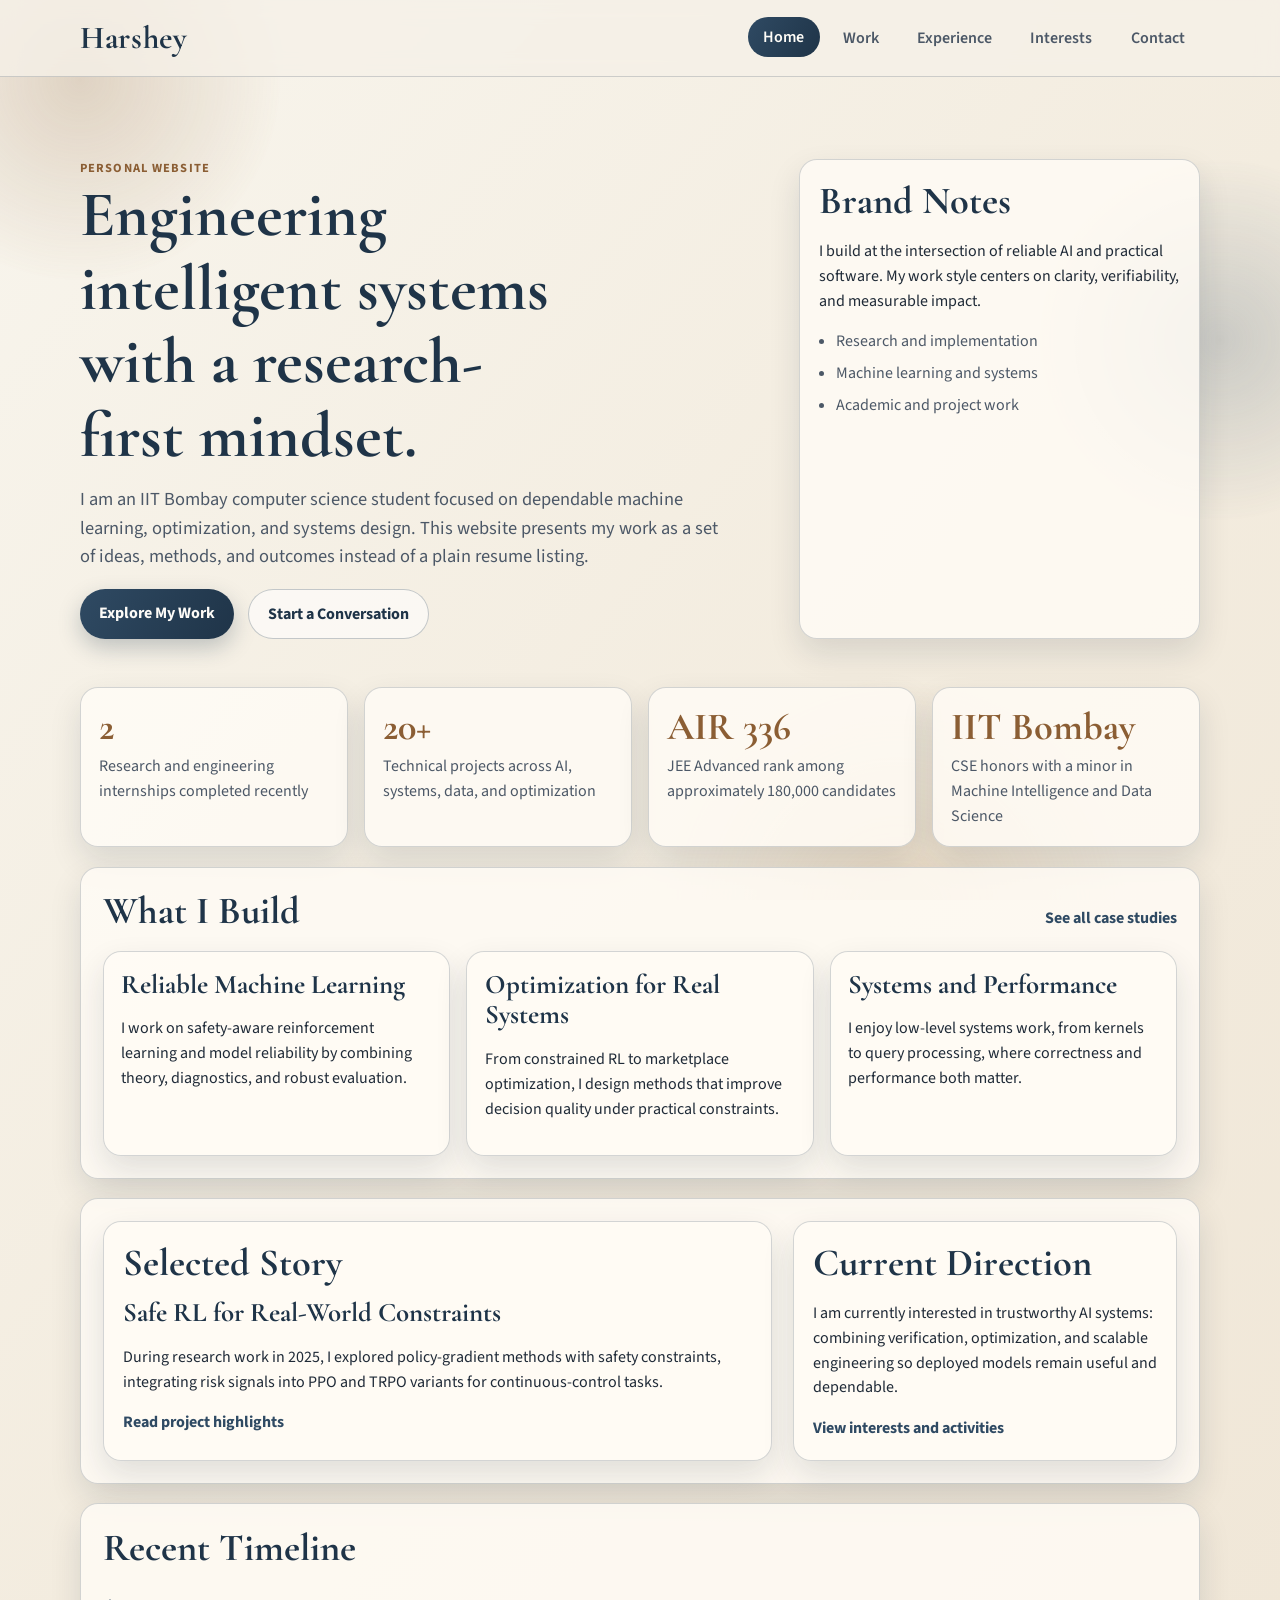
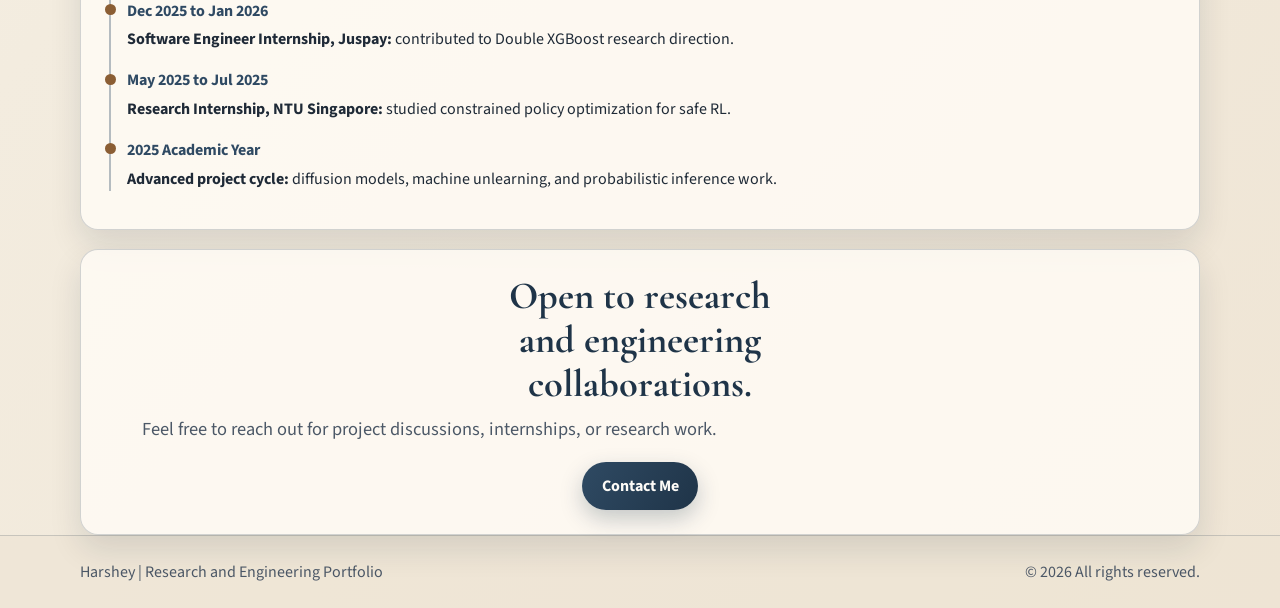
==== index.html @ 822d2ea8 "formatted and cleaned" ====
<!DOCTYPE html>
<html lang="en">
<head>
    <meta charset="UTF-8">
    <meta name="viewport" content="width=device-width, initial-scale=1.0">
    <meta name="description" content="Professional personal website presenting research, engineering work, and leadership journey.">
    <title>Home | Harshey</title>
    <link rel="preconnect" href="https://fonts.googleapis.com">
    <link rel="preconnect" href="https://fonts.gstatic.com" crossorigin>
    <link href="https://fonts.googleapis.com/css2?family=Cormorant+Garamond:wght@500;600;700&family=Source+Sans+3:wght@400;500;600;700&display=swap" rel="stylesheet">
    <link rel="stylesheet" href="styles.css">
</head>
<body>
    <div class="page-bg" aria-hidden="true">
        <span class="shape shape-one"></span>
        <span class="shape shape-two"></span>
        <span class="shape shape-three"></span>
    </div>

    <header class="site-header">
        <div class="container nav-wrap">
            <a href="index.html" class="brand">Harshey</a>
            <button class="menu-toggle" id="menuToggle" aria-label="Toggle menu" aria-expanded="false">Menu</button>
            <nav id="siteNav" class="site-nav">
                <a class="active" href="index.html">Home</a>
                <a href="projects.html">Work</a>
                <a href="activities.html">Experience</a>
                <a href="interests.html">Interests</a>
                <a href="contact.html">Contact</a>
            </nav>
        </div>
    </header>

    <main>
        <section class="hero-section container two-column">
            <div>
                <p class="eyebrow">Personal Website</p>
                <h1>Engineering intelligent systems with a research-first mindset.</h1>
                <p class="lead">
                    I am an IIT Bombay computer science student focused on dependable machine learning,
                    optimization, and systems design. This website presents my work as a set of ideas,
                    methods, and outcomes instead of a plain resume listing.
                </p>
                <div class="hero-actions">
                    <a class="btn btn-primary" href="projects.html">Explore My Work</a>
                    <a class="btn btn-ghost" href="contact.html">Start a Conversation</a>
                </div>
            </div>
            <aside class="panel intro-panel">
                <h2>Brand Notes</h2>
                <p>
                    I build at the intersection of reliable AI and practical software. My work style centers on
                    clarity, verifiability, and measurable impact.
                </p>
                <ul class="clean-list">
                    <li>Research and implementation</li>
                    <li>Machine learning and systems</li>
                    <li>Academic and project work</li>
                </ul>
            </aside>
        </section>

        <section class="container stats-grid brand-stats">
            <article class="stat-card">
                <h2>2</h2>
                <p>Research and engineering internships completed recently</p>
            </article>
            <article class="stat-card">
                <h2>20+</h2>
                <p>Technical projects across AI, systems, data, and optimization</p>
            </article>
            <article class="stat-card">
                <h2>AIR 336</h2>
                <p>JEE Advanced rank among approximately 180,000 candidates</p>
            </article>
            <article class="stat-card">
                <h2>IIT Bombay</h2>
                <p>CSE honors with a minor in Machine Intelligence and Data Science</p>
            </article>
        </section>

        <section class="container section-block">
            <div class="section-head">
                <h2>What I Build</h2>
                <a href="projects.html">See all case studies</a>
            </div>
            <div class="cards-grid">
                <article class="info-card">
                    <h3>Reliable Machine Learning</h3>
                    <p>
                        I work on safety-aware reinforcement learning and model reliability by combining theory,
                        diagnostics, and robust evaluation.
                    </p>
                </article>
                <article class="info-card">
                    <h3>Optimization for Real Systems</h3>
                    <p>
                        From constrained RL to marketplace optimization, I design methods that improve decision quality
                        under practical constraints.
                    </p>
                </article>
                <article class="info-card">
                    <h3>Systems and Performance</h3>
                    <p>
                        I enjoy low-level systems work, from kernels to query processing, where correctness and
                        performance both matter.
                    </p>
                </article>
            </div>
        </section>

        <section class="container section-block two-column">
            <article class="panel">
                <h2>Selected Story</h2>
                <h3>Safe RL for Real-World Constraints</h3>
                <p>
                    During research work in 2025, I explored policy-gradient methods with safety constraints,
                    integrating risk signals into PPO and TRPO variants for continuous-control tasks.
                </p>
                <a class="text-link" href="projects.html">Read project highlights</a>
            </article>
            <article class="panel">
                <h2>Current Direction</h2>
                <p>
                    I am currently interested in trustworthy AI systems: combining verification, optimization,
                    and scalable engineering so deployed models remain useful and dependable.
                </p>
                <a class="text-link" href="interests.html">View interests and activities</a>
            </article>
        </section>

        <section class="container section-block timeline-section">
            <div class="section-head">
                <h2>Recent Timeline</h2>
            </div>
            <div class="timeline">
                <div class="timeline-item">
                    <span>Dec 2025 to Jan 2026</span>
                    <p><strong>Software Engineer Internship, Juspay:</strong> contributed to Double XGBoost research direction.</p>
                </div>
                <div class="timeline-item">
                    <span>May 2025 to Jul 2025</span>
                    <p><strong>Research Internship, NTU Singapore:</strong> studied constrained policy optimization for safe RL.</p>
                </div>
                <div class="timeline-item">
                    <span>2025 Academic Year</span>
                    <p><strong>Advanced project cycle:</strong> diffusion models, machine unlearning, and probabilistic inference work.</p>
                </div>
            </div>
        </section>

        <section class="container cta-strip">
            <h2>Open to research and engineering collaborations.</h2>
            <p class="lead">
                Feel free to reach out for project discussions, internships, or research work.
            </p>
            <a class="btn btn-primary" href="contact.html">Contact Me</a>
        </section>
    </main>

    <footer class="site-footer">
        <div class="container footer-wrap">
            <p>Harshey | Research and Engineering Portfolio</p>
            <p>&copy; <span id="year"></span> All rights reserved.</p>
        </div>
    </footer>

    <script src="script.js"></script>
</body>
</html>
---- styles.css ----
:root {
    --bg: #f5f1e7;
    --bg-soft: #ede4d1;
    --surface: rgba(255, 252, 246, 0.82);
    --ink: #1f2a37;
    --ink-soft: #4c5867;
    --line: rgba(56, 72, 90, 0.22);
    --brand: #2f4a63;
    --brand-deep: #1f3448;
    --accent: #8b5e34;
    --accent-soft: #c8a06e;
    --radius: 18px;
    --shadow: 0 14px 32px rgba(20, 32, 46, 0.12);
}

* {
    box-sizing: border-box;
}

html,
body {
    margin: 0;
    padding: 0;
    min-height: 100%;
}

body {
    font-family: "Source Sans 3", sans-serif;
    line-height: 1.55;
    color: var(--ink);
    background: linear-gradient(130deg, #f8f5ed 0%, #f3ecdf 45%, #efe5d5 100%);
    position: relative;
}

.page-bg {
    position: fixed;
    inset: 0;
    pointer-events: none;
    z-index: -1;
    overflow: hidden;
}

.shape {
    position: absolute;
    border-radius: 999px;
    filter: blur(1px);
}

.shape-one {
    width: 400px;
    height: 400px;
    left: -120px;
    top: -120px;
    background: radial-gradient(circle, rgba(139, 94, 52, 0.22) 0%, rgba(139, 94, 52, 0) 72%);
}

.shape-two {
    width: 360px;
    height: 360px;
    right: -120px;
    top: 160px;
    background: radial-gradient(circle, rgba(47, 74, 99, 0.2) 0%, rgba(47, 74, 99, 0) 72%);
}

.shape-three {
    width: 460px;
    height: 460px;
    right: 12%;
    bottom: -240px;
    background: radial-gradient(circle, rgba(200, 160, 110, 0.22) 0%, rgba(200, 160, 110, 0) 72%);
}

.container {
    width: min(1120px, 92vw);
    margin: 0 auto;
}

.site-header {
    position: sticky;
    top: 0;
    z-index: 25;
    backdrop-filter: blur(10px);
    background: rgba(246, 241, 232, 0.8);
    border-bottom: 1px solid var(--line);
}

.nav-wrap {
    min-height: 76px;
    display: flex;
    align-items: center;
    justify-content: space-between;
}

.brand {
    text-decoration: none;
    color: var(--brand-deep);
    font-family: "Cormorant Garamond", serif;
    font-size: 2rem;
    font-weight: 700;
    letter-spacing: 0.02em;
}

.site-nav {
    display: flex;
    align-items: center;
    gap: 0.5rem;
}

.site-nav a {
    text-decoration: none;
    color: var(--ink-soft);
    font-weight: 600;
    padding: 0.45rem 0.95rem;
    border-radius: 999px;
    transition: background-color 0.22s ease, color 0.22s ease, transform 0.22s ease;
}

.site-nav a:hover,
.site-nav a.active {
    color: #fefcf7;
    background: linear-gradient(120deg, var(--brand), var(--brand-deep));
    transform: translateY(-1px);
}

.menu-toggle {
    display: none;
    border: 1px solid var(--line);
    border-radius: 10px;
    background: #fffdf8;
    color: var(--ink);
    font: inherit;
    font-weight: 600;
    padding: 0.45rem 0.75rem;
}

h1,
h2,
h3 {
    margin-top: 0;
    line-height: 1.15;
    font-family: "Cormorant Garamond", serif;
    color: var(--brand-deep);
}

h1 {
    font-size: clamp(2.3rem, 5vw, 4rem);
    margin-bottom: 0.8rem;
    max-width: 16ch;
}

h2 {
    font-size: clamp(1.7rem, 3vw, 2.4rem);
    margin-bottom: 0.8rem;
}

h3 {
    font-size: clamp(1.25rem, 2.1vw, 1.75rem);
    margin-bottom: 0.65rem;
}

.eyebrow {
    margin: 0;
    color: var(--accent);
    font-weight: 700;
    letter-spacing: 0.09em;
    text-transform: uppercase;
    font-size: 0.78rem;
}

.lead {
    margin-top: 0;
    color: var(--ink-soft);
    font-size: clamp(1rem, 1.5vw, 1.15rem);
    max-width: 72ch;
}

.hero-section {
    padding: 5.1rem 0 2.2rem;
}

.page-main {
    padding: 1.8rem 0 3rem;
}

.two-column {
    display: grid;
    grid-template-columns: 2fr 1.15fr;
    gap: 1.3rem;
    align-items: stretch;
}

.hero-actions {
    display: flex;
    gap: 0.85rem;
    flex-wrap: wrap;
    margin-top: 1.1rem;
}

.btn {
    display: inline-block;
    border-radius: 999px;
    border: 0;
    text-decoration: none;
    font-weight: 700;
    padding: 0.72rem 1.2rem;
    transition: transform 0.22s ease, box-shadow 0.22s ease;
}

.btn:hover {
    transform: translateY(-1px);
}

.btn-primary {
    color: #fdfbf7;
    background: linear-gradient(120deg, var(--brand), var(--brand-deep));
    box-shadow: 0 9px 22px rgba(33, 54, 74, 0.25);
}

.btn-ghost {
    color: var(--brand-deep);
    background: rgba(255, 255, 255, 0.56);
    border: 1px solid rgba(31, 52, 72, 0.25);
}

.section-block,
.panel,
.info-card,
.stat-card,
.cta-strip {
    border: 1px solid var(--line);
    border-radius: var(--radius);
    background: var(--surface);
    box-shadow: var(--shadow);
}

.section-block {
    margin-top: 1.2rem;
    padding: 1.35rem;
}

.section-block.compact {
    margin-top: 0.2rem;
}

.panel {
    padding: 1.2rem;
}

.intro-panel {
    animation: revealSoft 0.9s ease both;
}

.brand-stats {
    margin-top: 0.8rem;
}

.stats-grid,
.cards-grid {
    display: grid;
    grid-template-columns: repeat(12, 1fr);
    gap: 1rem;
}

.stat-card {
    grid-column: span 3;
    padding: 1.1rem;
    animation: revealUp 0.7s ease both;
}

.stat-card h2 {
    color: var(--accent);
    margin-bottom: 0.3rem;
}

.stat-card p {
    margin: 0;
    color: var(--ink-soft);
}

.section-head {
    display: flex;
    align-items: baseline;
    justify-content: space-between;
    gap: 1rem;
    margin-bottom: 0.3rem;
}

.section-head a,
.text-link {
    color: var(--brand);
    font-weight: 700;
    text-decoration: none;
}

.section-head a:hover,
.text-link:hover {
    color: var(--brand-deep);
}

.info-card {
    grid-column: span 4;
    padding: 1.1rem;
    transform: translateY(14px);
    opacity: 0;
    animation: revealUp 0.72s ease forwards;
}

.projects-grid .project-card {
    grid-column: span 6;
}

.meta {
    margin: 0.4rem 0 0;
    color: var(--accent);
    font-weight: 700;
}

.timeline {
    border-left: 2px solid rgba(47, 74, 99, 0.35);
    margin-left: 0.4rem;
    padding-left: 1rem;
}

.timeline-item {
    position: relative;
    margin: 1rem 0;
}

.timeline-item::before {
    content: "";
    width: 11px;
    height: 11px;
    border-radius: 999px;
    background: var(--accent);
    position: absolute;
    left: -1.35rem;
    top: 0.35rem;
}

.timeline-item span {
    color: var(--brand);
    font-weight: 700;
}

.timeline-item p {
    margin: 0.25rem 0 0;
}

.cta-strip {
    margin-top: 1.2rem;
    padding: 1.5rem;
    text-align: center;
}

.cta-strip h2 {
    max-width: 18ch;
    margin: 0 auto 0.55rem;
}

.fancy-list {
    margin: 0;
    padding-left: 1.05rem;
    color: var(--ink-soft);
}

.fancy-list li {
    margin: 0.56rem 0;
}

.clean-list {
    margin: 0.5rem 0 0;
    padding-left: 1.1rem;
    color: var(--ink-soft);
}

.clean-list li {
    margin: 0.45rem 0;
}

.tag-cloud {
    display: flex;
    flex-wrap: wrap;
    gap: 0.52rem;
}

.tag-cloud span {
    display: inline-block;
    padding: 0.4rem 0.78rem;
    border-radius: 999px;
    border: 1px solid rgba(47, 74, 99, 0.22);
    background: rgba(255, 255, 255, 0.64);
    color: var(--brand-deep);
    font-weight: 600;
}

.contact-form {
    max-width: 720px;
    display: grid;
    gap: 0.52rem;
}

.contact-form label {
    font-weight: 700;
}

.contact-form input,
.contact-form textarea {
    border: 1px solid rgba(31, 52, 72, 0.25);
    border-radius: 10px;
    padding: 0.7rem;
    font: inherit;
    background: rgba(255, 255, 255, 0.8);
}

.site-footer {
    border-top: 1px solid var(--line);
    background: rgba(238, 228, 211, 0.62);
}

.footer-wrap {
    min-height: 72px;
    display: flex;
    align-items: center;
    justify-content: space-between;
    gap: 1rem;
    color: var(--ink-soft);
}

.hero-section,
.section-block,
.cta-strip {
    animation: revealSoft 0.8s ease both;
}

@keyframes revealUp {
    from {
        opacity: 0;
        transform: translateY(16px);
    }

    to {
        opacity: 1;
        transform: translateY(0);
    }
}

@keyframes revealSoft {
    from {
        opacity: 0;
    }

    to {
        opacity: 1;
    }
}

@media (max-width: 980px) {
    .two-column {
        grid-template-columns: 1fr;
    }

    .stat-card {
        grid-column: span 6;
    }

    .info-card,
    .projects-grid .project-card {
        grid-column: span 12;
    }

    .site-nav {
        position: absolute;
        top: 74px;
        left: 4vw;
        right: 4vw;
        display: none;
        flex-direction: column;
        align-items: stretch;
        background: #f8f2e5;
        border: 1px solid var(--line);
        border-radius: 15px;
        padding: 0.8rem;
        box-shadow: var(--shadow);
    }

    .site-nav.open {
        display: flex;
    }

    .menu-toggle {
        display: inline-block;
    }
}

@media (max-width: 620px) {
    .hero-section {
        padding-top: 4rem;
    }

    .stat-card {
        grid-column: span 12;
    }

    .footer-wrap {
        flex-direction: column;
        justify-content: center;
        padding: 0.9rem 0;
        text-align: center;
    }
}
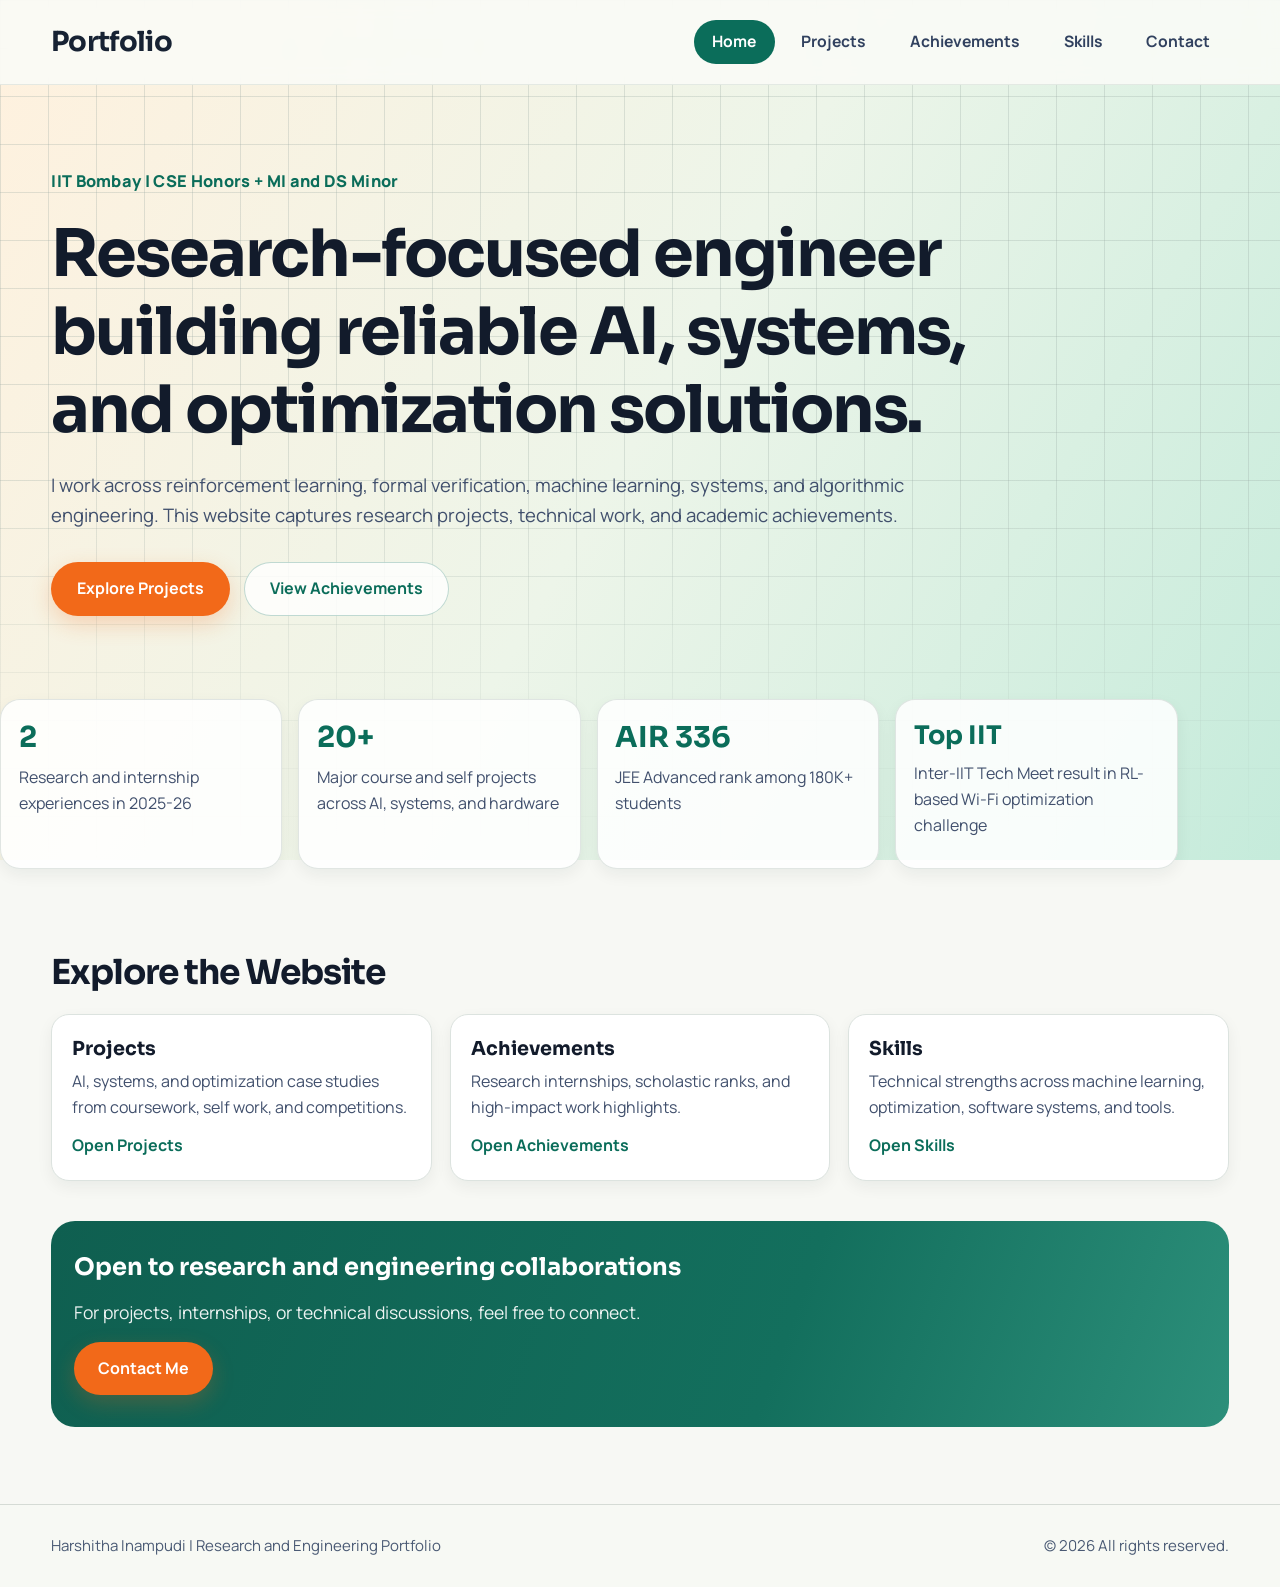
==== commit c7a0135f: "minor" ====
--- a/index.html
+++ b/index.html
@@ -3,164 +3,98 @@
 <head>
     <meta charset="UTF-8">
     <meta name="viewport" content="width=device-width, initial-scale=1.0">
-    <meta name="description" content="Professional personal website presenting research, engineering work, and leadership journey.">
-    <title>Home | Harshey</title>
+    <meta name="description" content="Portfolio of Harshitha Inampudi: research, projects, achievements, and technical focus areas.">
+    <title>Home | Harshitha Inampudi</title>
     <link rel="preconnect" href="https://fonts.googleapis.com">
     <link rel="preconnect" href="https://fonts.gstatic.com" crossorigin>
-    <link href="https://fonts.googleapis.com/css2?family=Cormorant+Garamond:wght@500;600;700&family=Source+Sans+3:wght@400;500;600;700&display=swap" rel="stylesheet">
+    <link href="https://fonts.googleapis.com/css2?family=Manrope:wght@400;500;600;700;800&family=Sora:wght@600;700;800&display=swap" rel="stylesheet">
     <link rel="stylesheet" href="styles.css">
 </head>
 <body>
-    <div class="page-bg" aria-hidden="true">
-        <span class="shape shape-one"></span>
-        <span class="shape shape-two"></span>
-        <span class="shape shape-three"></span>
-    </div>
+    <div class="hero-bg" aria-hidden="true"></div>
 
     <header class="site-header">
         <div class="container nav-wrap">
-            <a href="index.html" class="brand">Harshey</a>
+            <a href="index.html" class="brand">Portfolio</a>
             <button class="menu-toggle" id="menuToggle" aria-label="Toggle menu" aria-expanded="false">Menu</button>
             <nav id="siteNav" class="site-nav">
                 <a class="active" href="index.html">Home</a>
-                <a href="projects.html">Work</a>
-                <a href="activities.html">Experience</a>
-                <a href="interests.html">Interests</a>
+                <a href="projects.html">Projects</a>
+                <a href="activities.html">Achievements</a>
+                <a href="interests.html">Skills</a>
                 <a href="contact.html">Contact</a>
             </nav>
         </div>
     </header>
 
     <main>
-        <section class="hero-section container two-column">
+        <section class="hero-modern container">
             <div>
-                <p class="eyebrow">Personal Website</p>
-                <h1>Engineering intelligent systems with a research-first mindset.</h1>
-                <p class="lead">
-                    I am an IIT Bombay computer science student focused on dependable machine learning,
-                    optimization, and systems design. This website presents my work as a set of ideas,
-                    methods, and outcomes instead of a plain resume listing.
+                <p class="hero-eyebrow">IIT Bombay | CSE Honors + MI and DS Minor</p>
+                <h1 class="hero-title">Research-focused engineer building reliable AI, systems, and optimization solutions.</h1>
+                <p class="hero-lead">
+                    I work across reinforcement learning, formal verification, machine learning, systems, and algorithmic engineering.
+                    This website captures research projects, technical work, and academic achievements.
                 </p>
-                <div class="hero-actions">
-                    <a class="btn btn-primary" href="projects.html">Explore My Work</a>
-                    <a class="btn btn-ghost" href="contact.html">Start a Conversation</a>
+                <div class="hero-actions-modern">
+                    <a class="btn-modern btn-orange" href="projects.html">Explore Projects</a>
+                    <a class="btn-modern btn-outline" href="activities.html">View Achievements</a>
                 </div>
             </div>
-            <aside class="panel intro-panel">
-                <h2>Brand Notes</h2>
-                <p>
-                    I build at the intersection of reliable AI and practical software. My work style centers on
-                    clarity, verifiability, and measurable impact.
-                </p>
-                <ul class="clean-list">
-                    <li>Research and implementation</li>
-                    <li>Machine learning and systems</li>
-                    <li>Academic and project work</li>
-                </ul>
-            </aside>
         </section>
 
-        <section class="container stats-grid brand-stats">
-            <article class="stat-card">
+        <section class="container stats-modern-grid">
+            <article class="stat-card-modern">
                 <h2>2</h2>
-                <p>Research and engineering internships completed recently</p>
+                <p>Research and internship experiences in 2025-26</p>
             </article>
-            <article class="stat-card">
+            <article class="stat-card-modern">
                 <h2>20+</h2>
-                <p>Technical projects across AI, systems, data, and optimization</p>
+                <p>Major course and self projects across AI, systems, and hardware</p>
             </article>
-            <article class="stat-card">
+            <article class="stat-card-modern">
                 <h2>AIR 336</h2>
-                <p>JEE Advanced rank among approximately 180,000 candidates</p>
+                <p>JEE Advanced rank among 180K+ students</p>
             </article>
-            <article class="stat-card">
-                <h2>IIT Bombay</h2>
-                <p>CSE honors with a minor in Machine Intelligence and Data Science</p>
+            <article class="stat-card-modern">
+                <h2 class="xl-stat">Top IIT</h2>
+                <p>Inter-IIT Tech Meet result in RL-based Wi-Fi optimization challenge</p>
             </article>
         </section>
 
-        <section class="container section-block">
+        <section class="container section-block compact home-quick-links">
             <div class="section-head">
-                <h2>What I Build</h2>
-                <a href="projects.html">See all case studies</a>
+                <h2>Explore the Website</h2>
             </div>
             <div class="cards-grid">
                 <article class="info-card">
-                    <h3>Reliable Machine Learning</h3>
-                    <p>
-                        I work on safety-aware reinforcement learning and model reliability by combining theory,
-                        diagnostics, and robust evaluation.
-                    </p>
+                    <h3>Projects</h3>
+                    <p>AI, systems, and optimization case studies from coursework, self work, and competitions.</p>
+                    <a class="text-link" href="projects.html">Open Projects</a>
                 </article>
                 <article class="info-card">
-                    <h3>Optimization for Real Systems</h3>
-                    <p>
-                        From constrained RL to marketplace optimization, I design methods that improve decision quality
-                        under practical constraints.
-                    </p>
+                    <h3>Achievements</h3>
+                    <p>Research internships, scholastic ranks, and high-impact work highlights.</p>
+                    <a class="text-link" href="activities.html">Open Achievements</a>
                 </article>
                 <article class="info-card">
-                    <h3>Systems and Performance</h3>
-                    <p>
-                        I enjoy low-level systems work, from kernels to query processing, where correctness and
-                        performance both matter.
-                    </p>
+                    <h3>Skills</h3>
+                    <p>Technical strengths across machine learning, optimization, software systems, and tools.</p>
+                    <a class="text-link" href="interests.html">Open Skills</a>
                 </article>
             </div>
         </section>
 
-        <section class="container section-block two-column">
-            <article class="panel">
-                <h2>Selected Story</h2>
-                <h3>Safe RL for Real-World Constraints</h3>
-                <p>
-                    During research work in 2025, I explored policy-gradient methods with safety constraints,
-                    integrating risk signals into PPO and TRPO variants for continuous-control tasks.
-                </p>
-                <a class="text-link" href="projects.html">Read project highlights</a>
-            </article>
-            <article class="panel">
-                <h2>Current Direction</h2>
-                <p>
-                    I am currently interested in trustworthy AI systems: combining verification, optimization,
-                    and scalable engineering so deployed models remain useful and dependable.
-                </p>
-                <a class="text-link" href="interests.html">View interests and activities</a>
-            </article>
-        </section>
-
-        <section class="container section-block timeline-section">
-            <div class="section-head">
-                <h2>Recent Timeline</h2>
-            </div>
-            <div class="timeline">
-                <div class="timeline-item">
-                    <span>Dec 2025 to Jan 2026</span>
-                    <p><strong>Software Engineer Internship, Juspay:</strong> contributed to Double XGBoost research direction.</p>
-                </div>
-                <div class="timeline-item">
-                    <span>May 2025 to Jul 2025</span>
-                    <p><strong>Research Internship, NTU Singapore:</strong> studied constrained policy optimization for safe RL.</p>
-                </div>
-                <div class="timeline-item">
-                    <span>2025 Academic Year</span>
-                    <p><strong>Advanced project cycle:</strong> diffusion models, machine unlearning, and probabilistic inference work.</p>
-                </div>
-            </div>
-        </section>
-
         <section class="container cta-strip">
-            <h2>Open to research and engineering collaborations.</h2>
-            <p class="lead">
-                Feel free to reach out for project discussions, internships, or research work.
-            </p>
+            <h2>Open to research and engineering collaborations</h2>
+            <p class="lead">For projects, internships, or technical discussions, feel free to connect.</p>
             <a class="btn btn-primary" href="contact.html">Contact Me</a>
         </section>
     </main>
 
     <footer class="site-footer">
         <div class="container footer-wrap">
-            <p>Harshey | Research and Engineering Portfolio</p>
+            <p>Harshitha Inampudi | Research and Engineering Portfolio</p>
             <p>&copy; <span id="year"></span> All rights reserved.</p>
         </div>
     </footer>
--- a/styles.css
+++ b/styles.css
@@ -1,16 +1,17 @@
 :root {
-    --bg: #f5f1e7;
-    --bg-soft: #ede4d1;
-    --surface: rgba(255, 252, 246, 0.82);
-    --ink: #1f2a37;
-    --ink-soft: #4c5867;
-    --line: rgba(56, 72, 90, 0.22);
-    --brand: #2f4a63;
-    --brand-deep: #1f3448;
-    --accent: #8b5e34;
-    --accent-soft: #c8a06e;
+    --bg: #f7f8f4;
+    --surface: #ffffff;
+    --ink: #172033;
+    --ink-soft: #41506d;
+    --line: #dce3df;
+    --hero-green: #0b6d5a;
+    --hero-green-deep: #084438;
+    --hero-orange: #f26919;
+    --hero-orange-deep: #d45511;
     --radius: 18px;
-    --shadow: 0 14px 32px rgba(20, 32, 46, 0.12);
+    --shadow-sm: 0 6px 16px rgba(10, 29, 32, 0.06);
+    --shadow: 0 18px 35px rgba(10, 29, 32, 0.1);
+    --grid-line: rgba(150, 166, 160, 0.28);
 }
 
 * {
@@ -21,71 +22,116 @@
 body {
     margin: 0;
     padding: 0;
-    min-height: 100%;
 }
 
 body {
-    font-family: "Source Sans 3", sans-serif;
-    line-height: 1.55;
+    font-family: "Manrope", sans-serif;
     color: var(--ink);
-    background: linear-gradient(130deg, #f8f5ed 0%, #f3ecdf 45%, #efe5d5 100%);
-    position: relative;
+    background: var(--bg);
+    line-height: 1.62;
+}
+
+a {
+    color: inherit;
+}
+
+h1,
+h2,
+h3,
+h4,
+h5,
+h6 {
+    margin: 0;
+    line-height: 1.2;
+    font-family: "Sora", sans-serif;
+    color: #121b2b;
+}
+
+p {
+    margin: 0;
+}
+
+.container {
+    width: min(1200px, 92vw);
+    margin: 0 auto;
+}
+
+.hero-bg {
+    position: absolute;
+    top: 0;
+    left: 0;
+    right: 0;
+    min-height: 860px;
+    background: linear-gradient(120deg, #fff1de 0%, #edf5e9 50%, #c5ebdb 100%);
+    z-index: -3;
+    overflow: hidden;
+}
+
+.hero-bg::before {
+    content: "";
+    position: absolute;
+    inset: 0;
+    background-image:
+        linear-gradient(var(--grid-line) 1px, transparent 1px),
+        linear-gradient(90deg, var(--grid-line) 1px, transparent 1px);
+    background-size: 48px 48px;
+    mask-image: linear-gradient(to bottom, rgba(0, 0, 0, 1) 56%, rgba(0, 0, 0, 0) 100%);
+    -webkit-mask-image: linear-gradient(to bottom, rgba(0, 0, 0, 1) 56%, rgba(0, 0, 0, 0) 100%);
 }
 
 .page-bg {
     position: fixed;
     inset: 0;
+    z-index: -3;
     pointer-events: none;
-    z-index: -1;
-    overflow: hidden;
+    background:
+        radial-gradient(500px 280px at -5% -10%, #ffe8d6, transparent 60%),
+        radial-gradient(550px 300px at 100% 18%, #dff5e9, transparent 65%),
+        #f4f6f2;
 }
 
 .shape {
     position: absolute;
     border-radius: 999px;
-    filter: blur(1px);
+    opacity: 0.6;
+    filter: blur(45px);
 }
 
 .shape-one {
-    width: 400px;
-    height: 400px;
-    left: -120px;
-    top: -120px;
-    background: radial-gradient(circle, rgba(139, 94, 52, 0.22) 0%, rgba(139, 94, 52, 0) 72%);
+    width: 320px;
+    height: 320px;
+    left: -6vw;
+    top: -8vh;
+    background: #ffe3cf;
 }
 
 .shape-two {
-    width: 360px;
-    height: 360px;
-    right: -120px;
-    top: 160px;
-    background: radial-gradient(circle, rgba(47, 74, 99, 0.2) 0%, rgba(47, 74, 99, 0) 72%);
+    width: 420px;
+    height: 420px;
+    right: -8vw;
+    top: 14vh;
+    background: #d5efe2;
 }
 
 .shape-three {
-    width: 460px;
-    height: 460px;
-    right: 12%;
-    bottom: -240px;
-    background: radial-gradient(circle, rgba(200, 160, 110, 0.22) 0%, rgba(200, 160, 110, 0) 72%);
-}
-
-.container {
-    width: min(1120px, 92vw);
-    margin: 0 auto;
+    width: 480px;
+    height: 480px;
+    right: 24vw;
+    bottom: -22vh;
+    background: #e3f3ea;
 }
 
 .site-header {
     position: sticky;
     top: 0;
-    z-index: 25;
-    backdrop-filter: blur(10px);
-    background: rgba(246, 241, 232, 0.8);
-    border-bottom: 1px solid var(--line);
+    z-index: 30;
+    backdrop-filter: blur(8px);
+    background: rgba(250, 251, 247, 0.9);
+    border-bottom: 1px solid rgba(180, 194, 187, 0.32);
 }
 
 .nav-wrap {
-    min-height: 76px;
+    min-height: 84px;
     display: flex;
     align-items: center;
     justify-content: space-between;
@@ -93,11 +139,11 @@
 
 .brand {
     text-decoration: none;
-    color: var(--brand-deep);
-    font-family: "Cormorant Garamond", serif;
-    font-size: 2rem;
-    font-weight: 700;
-    letter-spacing: 0.02em;
+    font-family: "Sora", sans-serif;
+    font-size: 1.72rem;
+    font-weight: 700;
+    letter-spacing: -0.03em;
+    color: #172233;
 }
 
 .site-nav {
@@ -108,397 +154,363 @@
 
 .site-nav a {
     text-decoration: none;
-    color: var(--ink-soft);
-    font-weight: 600;
-    padding: 0.45rem 0.95rem;
+    color: #31415f;
+    font-weight: 700;
+    font-size: 0.98rem;
+    padding: 0.58rem 1.15rem;
     border-radius: 999px;
-    transition: background-color 0.22s ease, color 0.22s ease, transform 0.22s ease;
-}
-
-.site-nav a:hover,
+    transition: 0.2s ease;
+}
+
+.site-nav a:hover {
+    color: #0f1e35;
+    background: rgba(22, 100, 85, 0.08);
+}
+
 .site-nav a.active {
-    color: #fefcf7;
-    background: linear-gradient(120deg, var(--brand), var(--brand-deep));
-    transform: translateY(-1px);
+    color: #fff;
+    background: var(--hero-green);
 }
 
 .menu-toggle {
     display: none;
+    border: 1px solid rgba(12, 46, 43, 0.16);
+    background: #fff;
+    color: #1c2a3f;
+    padding: 0.6rem 0.8rem;
+    border-radius: 10px;
+    font-weight: 700;
+    cursor: pointer;
+}
+
+.hero-modern {
+    padding: 5.2rem 0 3rem;
+}
+
+.hero-eyebrow {
+    color: var(--hero-green);
+    font-size: 1.02rem;
+    font-weight: 800;
+    letter-spacing: 0.02em;
+    margin-bottom: 1.25rem;
+}
+
+.hero-title {
+    font-size: clamp(2.4rem, 5.1vw, 4.5rem);
+    max-width: 940px;
+    letter-spacing: -0.03em;
+    margin-bottom: 1.25rem;
+}
+
+.hero-lead {
+    max-width: 900px;
+    color: var(--ink-soft);
+    font-size: clamp(1.03rem, 1.45vw, 1.25rem);
+    margin-bottom: 2rem;
+}
+
+.hero-actions-modern {
+    display: flex;
+    flex-wrap: wrap;
+    gap: 0.9rem;
+}
+
+.btn-modern,
+.btn {
+    display: inline-flex;
+    align-items: center;
+    justify-content: center;
+    text-decoration: none;
+    border-radius: 999px;
+    font-weight: 700;
+    transition: 0.2s ease;
+}
+
+.btn-modern {
+    padding: 0.82rem 1.55rem;
+}
+
+.btn-orange,
+.btn-primary {
+    background: var(--hero-orange);
+    color: #fff;
+    border: 1px solid transparent;
+    box-shadow: 0 8px 22px rgba(242, 105, 25, 0.24);
+}
+
+.btn-orange:hover,
+.btn-primary:hover {
+    background: var(--hero-orange-deep);
+    transform: translateY(-1px);
+}
+
+.btn-outline,
+.btn-ghost {
+    border: 1px solid rgba(11, 109, 90, 0.25);
+    background: rgba(255, 255, 255, 0.8);
+    color: var(--hero-green);
+}
+
+.btn-outline:hover,
+.btn-ghost:hover {
+    border-color: var(--hero-green);
+    background: #fff;
+}
+
+.btn {
+    padding: 0.78rem 1.45rem;
+}
+
+.stats-modern-grid {
+    display: grid;
+    grid-template-columns: repeat(4, minmax(0, 1fr));
+    gap: 1rem;
+    margin: 2.2rem 0 5.2rem;
+}
+
+.stat-card-modern {
+    background: rgba(255, 255, 255, 0.86);
+    border: 1px solid rgba(161, 176, 171, 0.32);
+    border-radius: 20px;
+    box-shadow: var(--shadow-sm);
+    padding: 1.25rem 1.1rem;
+    min-height: 170px;
+}
+
+.stat-card-modern h2 {
+    font-size: clamp(1.8rem, 2.2vw, 2.75rem);
+    color: var(--hero-green);
+    margin-bottom: 0.65rem;
+}
+
+.stat-card-modern .xl-stat {
+    font-size: clamp(1.4rem, 2vw, 2.15rem);
+}
+
+.stat-card-modern p {
+    color: var(--ink-soft);
+    font-size: 1rem;
+}
+
+.page-main {
+    padding: 3.2rem 0 4.8rem;
+}
+
+.section-block {
+    margin-bottom: 4.2rem;
+}
+
+.section-block.compact {
+    margin-bottom: 2.5rem;
+}
+
+.eyebrow {
+    color: var(--hero-green);
+    text-transform: uppercase;
+    font-size: 0.86rem;
+    font-weight: 800;
+    letter-spacing: 0.08em;
+    margin-bottom: 0.7rem;
+}
+
+.lead {
+    margin-top: 1rem;
+    max-width: 860px;
+    color: var(--ink-soft);
+    font-size: 1.1rem;
+}
+
+.section-head {
+    display: flex;
+    justify-content: space-between;
+    align-items: flex-end;
+    gap: 1rem;
+    margin-bottom: 1.3rem;
+}
+
+.section-head h2,
+.section-block h2 {
+    font-size: clamp(1.65rem, 3vw, 2.15rem);
+    letter-spacing: -0.03em;
+}
+
+.cards-grid {
+    display: grid;
+    grid-template-columns: repeat(auto-fit, minmax(260px, 1fr));
+    gap: 1.1rem;
+}
+
+.info-card,
+.panel {
+    background: var(--surface);
     border: 1px solid var(--line);
-    border-radius: 10px;
-    background: #fffdf8;
-    color: var(--ink);
-    font: inherit;
-    font-weight: 600;
-    padding: 0.45rem 0.75rem;
-}
-
-h1,
-h2,
-h3 {
-    margin-top: 0;
-    line-height: 1.15;
-    font-family: "Cormorant Garamond", serif;
-    color: var(--brand-deep);
-}
-
-h1 {
-    font-size: clamp(2.3rem, 5vw, 4rem);
-    margin-bottom: 0.8rem;
-    max-width: 16ch;
-}
-
-h2 {
-    font-size: clamp(1.7rem, 3vw, 2.4rem);
-    margin-bottom: 0.8rem;
-}
-
-h3 {
-    font-size: clamp(1.25rem, 2.1vw, 1.75rem);
-    margin-bottom: 0.65rem;
-}
-
-.eyebrow {
-    margin: 0;
-    color: var(--accent);
-    font-weight: 700;
-    letter-spacing: 0.09em;
-    text-transform: uppercase;
-    font-size: 0.78rem;
-}
-
-.lead {
-    margin-top: 0;
+    border-radius: var(--radius);
+    box-shadow: var(--shadow-sm);
+    padding: 1.35rem 1.25rem;
+}
+
+.info-card h3,
+.panel h3 {
+    font-size: 1.2rem;
+    margin-bottom: 0.55rem;
+}
+
+.info-card p,
+.panel p {
     color: var(--ink-soft);
-    font-size: clamp(1rem, 1.5vw, 1.15rem);
-    max-width: 72ch;
-}
-
-.hero-section {
-    padding: 5.1rem 0 2.2rem;
-}
-
-.page-main {
-    padding: 1.8rem 0 3rem;
+}
+
+.project-card .meta {
+    margin-top: 0.9rem;
+    font-size: 0.86rem;
+    color: var(--hero-green);
+    font-weight: 700;
 }
 
 .two-column {
     display: grid;
-    grid-template-columns: 2fr 1.15fr;
-    gap: 1.3rem;
-    align-items: stretch;
-}
-
-.hero-actions {
-    display: flex;
-    gap: 0.85rem;
-    flex-wrap: wrap;
-    margin-top: 1.1rem;
-}
-
-.btn {
-    display: inline-block;
-    border-radius: 999px;
-    border: 0;
+    grid-template-columns: 1fr 1fr;
+    gap: 1.1rem;
+}
+
+.text-link {
+    display: inline-flex;
+    margin-top: 0.75rem;
+    color: var(--hero-green);
     text-decoration: none;
     font-weight: 700;
-    padding: 0.72rem 1.2rem;
-    transition: transform 0.22s ease, box-shadow 0.22s ease;
-}
-
-.btn:hover {
-    transform: translateY(-1px);
-}
-
-.btn-primary {
-    color: #fdfbf7;
-    background: linear-gradient(120deg, var(--brand), var(--brand-deep));
-    box-shadow: 0 9px 22px rgba(33, 54, 74, 0.25);
-}
-
-.btn-ghost {
-    color: var(--brand-deep);
-    background: rgba(255, 255, 255, 0.56);
-    border: 1px solid rgba(31, 52, 72, 0.25);
-}
-
-.section-block,
-.panel,
-.info-card,
-.stat-card,
-.cta-strip {
+}
+
+.text-link:hover {
+    text-decoration: underline;
+}
+
+.fancy-list {
+    list-style: none;
+    padding: 0;
+    margin: 0;
+    display: grid;
+    gap: 0.62rem;
+}
+
+.fancy-list li {
+    background: rgba(255, 255, 255, 0.75);
     border: 1px solid var(--line);
-    border-radius: var(--radius);
-    background: var(--surface);
-    box-shadow: var(--shadow);
-}
-
-.section-block {
-    margin-top: 1.2rem;
-    padding: 1.35rem;
-}
-
-.section-block.compact {
-    margin-top: 0.2rem;
-}
-
-.panel {
-    padding: 1.2rem;
-}
-
-.intro-panel {
-    animation: revealSoft 0.9s ease both;
-}
-
-.brand-stats {
-    margin-top: 0.8rem;
-}
-
-.stats-grid,
-.cards-grid {
+    border-radius: 12px;
+    padding: 0.78rem 0.88rem;
+    color: #2f3f5b;
+}
+
+.contact-form {
     display: grid;
-    grid-template-columns: repeat(12, 1fr);
-    gap: 1rem;
-}
-
-.stat-card {
-    grid-column: span 3;
-    padding: 1.1rem;
-    animation: revealUp 0.7s ease both;
-}
-
-.stat-card h2 {
-    color: var(--accent);
-    margin-bottom: 0.3rem;
-}
-
-.stat-card p {
-    margin: 0;
-    color: var(--ink-soft);
-}
-
-.section-head {
-    display: flex;
-    align-items: baseline;
-    justify-content: space-between;
-    gap: 1rem;
-    margin-bottom: 0.3rem;
-}
-
-.section-head a,
-.text-link {
-    color: var(--brand);
-    font-weight: 700;
-    text-decoration: none;
-}
-
-.section-head a:hover,
-.text-link:hover {
-    color: var(--brand-deep);
-}
-
-.info-card {
-    grid-column: span 4;
-    padding: 1.1rem;
-    transform: translateY(14px);
-    opacity: 0;
-    animation: revealUp 0.72s ease forwards;
-}
-
-.projects-grid .project-card {
-    grid-column: span 6;
-}
-
-.meta {
-    margin: 0.4rem 0 0;
-    color: var(--accent);
-    font-weight: 700;
-}
-
-.timeline {
-    border-left: 2px solid rgba(47, 74, 99, 0.35);
-    margin-left: 0.4rem;
-    padding-left: 1rem;
-}
-
-.timeline-item {
-    position: relative;
-    margin: 1rem 0;
-}
-
-.timeline-item::before {
-    content: "";
-    width: 11px;
-    height: 11px;
-    border-radius: 999px;
-    background: var(--accent);
-    position: absolute;
-    left: -1.35rem;
-    top: 0.35rem;
-}
-
-.timeline-item span {
-    color: var(--brand);
-    font-weight: 700;
-}
-
-.timeline-item p {
-    margin: 0.25rem 0 0;
-}
-
-.cta-strip {
-    margin-top: 1.2rem;
-    padding: 1.5rem;
-    text-align: center;
-}
-
-.cta-strip h2 {
-    max-width: 18ch;
-    margin: 0 auto 0.55rem;
-}
-
-.fancy-list {
-    margin: 0;
-    padding-left: 1.05rem;
-    color: var(--ink-soft);
-}
-
-.fancy-list li {
-    margin: 0.56rem 0;
-}
-
-.clean-list {
-    margin: 0.5rem 0 0;
-    padding-left: 1.1rem;
-    color: var(--ink-soft);
-}
-
-.clean-list li {
-    margin: 0.45rem 0;
-}
-
-.tag-cloud {
-    display: flex;
-    flex-wrap: wrap;
-    gap: 0.52rem;
-}
-
-.tag-cloud span {
-    display: inline-block;
-    padding: 0.4rem 0.78rem;
-    border-radius: 999px;
-    border: 1px solid rgba(47, 74, 99, 0.22);
-    background: rgba(255, 255, 255, 0.64);
-    color: var(--brand-deep);
-    font-weight: 600;
-}
-
-.contact-form {
+    gap: 0.7rem;
     max-width: 720px;
-    display: grid;
-    gap: 0.52rem;
 }
 
 .contact-form label {
     font-weight: 700;
+    color: #24324a;
 }
 
 .contact-form input,
 .contact-form textarea {
-    border: 1px solid rgba(31, 52, 72, 0.25);
-    border-radius: 10px;
-    padding: 0.7rem;
+    width: 100%;
+    border: 1px solid #c8d3ce;
+    border-radius: 12px;
+    padding: 0.78rem 0.9rem;
+    background: #fff;
+    color: #1d2a40;
     font: inherit;
-    background: rgba(255, 255, 255, 0.8);
+}
+
+.contact-form input:focus,
+.contact-form textarea:focus {
+    outline: none;
+    border-color: var(--hero-green);
+    box-shadow: 0 0 0 4px rgba(11, 109, 90, 0.12);
+}
+
+.cta-strip {
+    margin-bottom: 4.8rem;
+    border-radius: 24px;
+    padding: 2rem 1.4rem;
+    background: linear-gradient(110deg, #0f5f50 0%, #136f5d 62%, #2c8f7a 100%);
+    color: #fff;
+}
+
+.cta-strip h2,
+.cta-strip .lead {
+    color: #fff;
+}
+
+.cta-strip .lead {
+    margin-bottom: 1rem;
+    opacity: 0.92;
 }
 
 .site-footer {
-    border-top: 1px solid var(--line);
-    background: rgba(238, 228, 211, 0.62);
+    border-top: 1px solid rgba(170, 183, 176, 0.45);
+    background: rgba(247, 249, 245, 0.85);
 }
 
 .footer-wrap {
-    min-height: 72px;
+    min-height: 82px;
     display: flex;
     align-items: center;
     justify-content: space-between;
     gap: 1rem;
-    color: var(--ink-soft);
-}
-
-.hero-section,
-.section-block,
-.cta-strip {
-    animation: revealSoft 0.8s ease both;
-}
-
-@keyframes revealUp {
-    from {
-        opacity: 0;
-        transform: translateY(16px);
-    }
-
-    to {
-        opacity: 1;
-        transform: translateY(0);
-    }
-}
-
-@keyframes revealSoft {
-    from {
-        opacity: 0;
-    }
-
-    to {
-        opacity: 1;
-    }
-}
-
-@media (max-width: 980px) {
+    color: #4a5a74;
+    font-size: 0.94rem;
+}
+
+@media (max-width: 960px) {
+    .stats-modern-grid {
+        grid-template-columns: repeat(2, minmax(0, 1fr));
+    }
+
     .two-column {
         grid-template-columns: 1fr;
     }
-
-    .stat-card {
-        grid-column: span 6;
-    }
-
-    .info-card,
-    .projects-grid .project-card {
-        grid-column: span 12;
+}
+
+@media (max-width: 780px) {
+    .menu-toggle {
+        display: inline-flex;
     }
 
     .site-nav {
+        display: none;
         position: absolute;
-        top: 74px;
-        left: 4vw;
-        right: 4vw;
-        display: none;
+        top: calc(100% + 2px);
+        left: 0;
+        right: 0;
+        background: rgba(255, 255, 255, 0.98);
+        border-bottom: 1px solid var(--line);
+        box-shadow: var(--shadow-sm);
+        padding: 0.8rem;
         flex-direction: column;
         align-items: stretch;
-        background: #f8f2e5;
-        border: 1px solid var(--line);
-        border-radius: 15px;
-        padding: 0.8rem;
-        box-shadow: var(--shadow);
-    }
-
-    .site-nav.open {
+        gap: 0.45rem;
+    }
+
+    .site-nav a {
+        text-align: center;
+    }
+
+    .site-nav.active {
         display: flex;
     }
 
-    .menu-toggle {
-        display: inline-block;
-    }
-}
-
-@media (max-width: 620px) {
-    .hero-section {
-        padding-top: 4rem;
-    }
-
-    .stat-card {
-        grid-column: span 12;
+    .hero-modern {
+        padding-top: 3.5rem;
+    }
+
+    .stats-modern-grid {
+        grid-template-columns: 1fr;
+    }
+
+    .hero-bg {
+        min-height: 980px;
     }
 
     .footer-wrap {
@@ -507,4 +519,4 @@
         padding: 0.9rem 0;
         text-align: center;
     }
-}+}
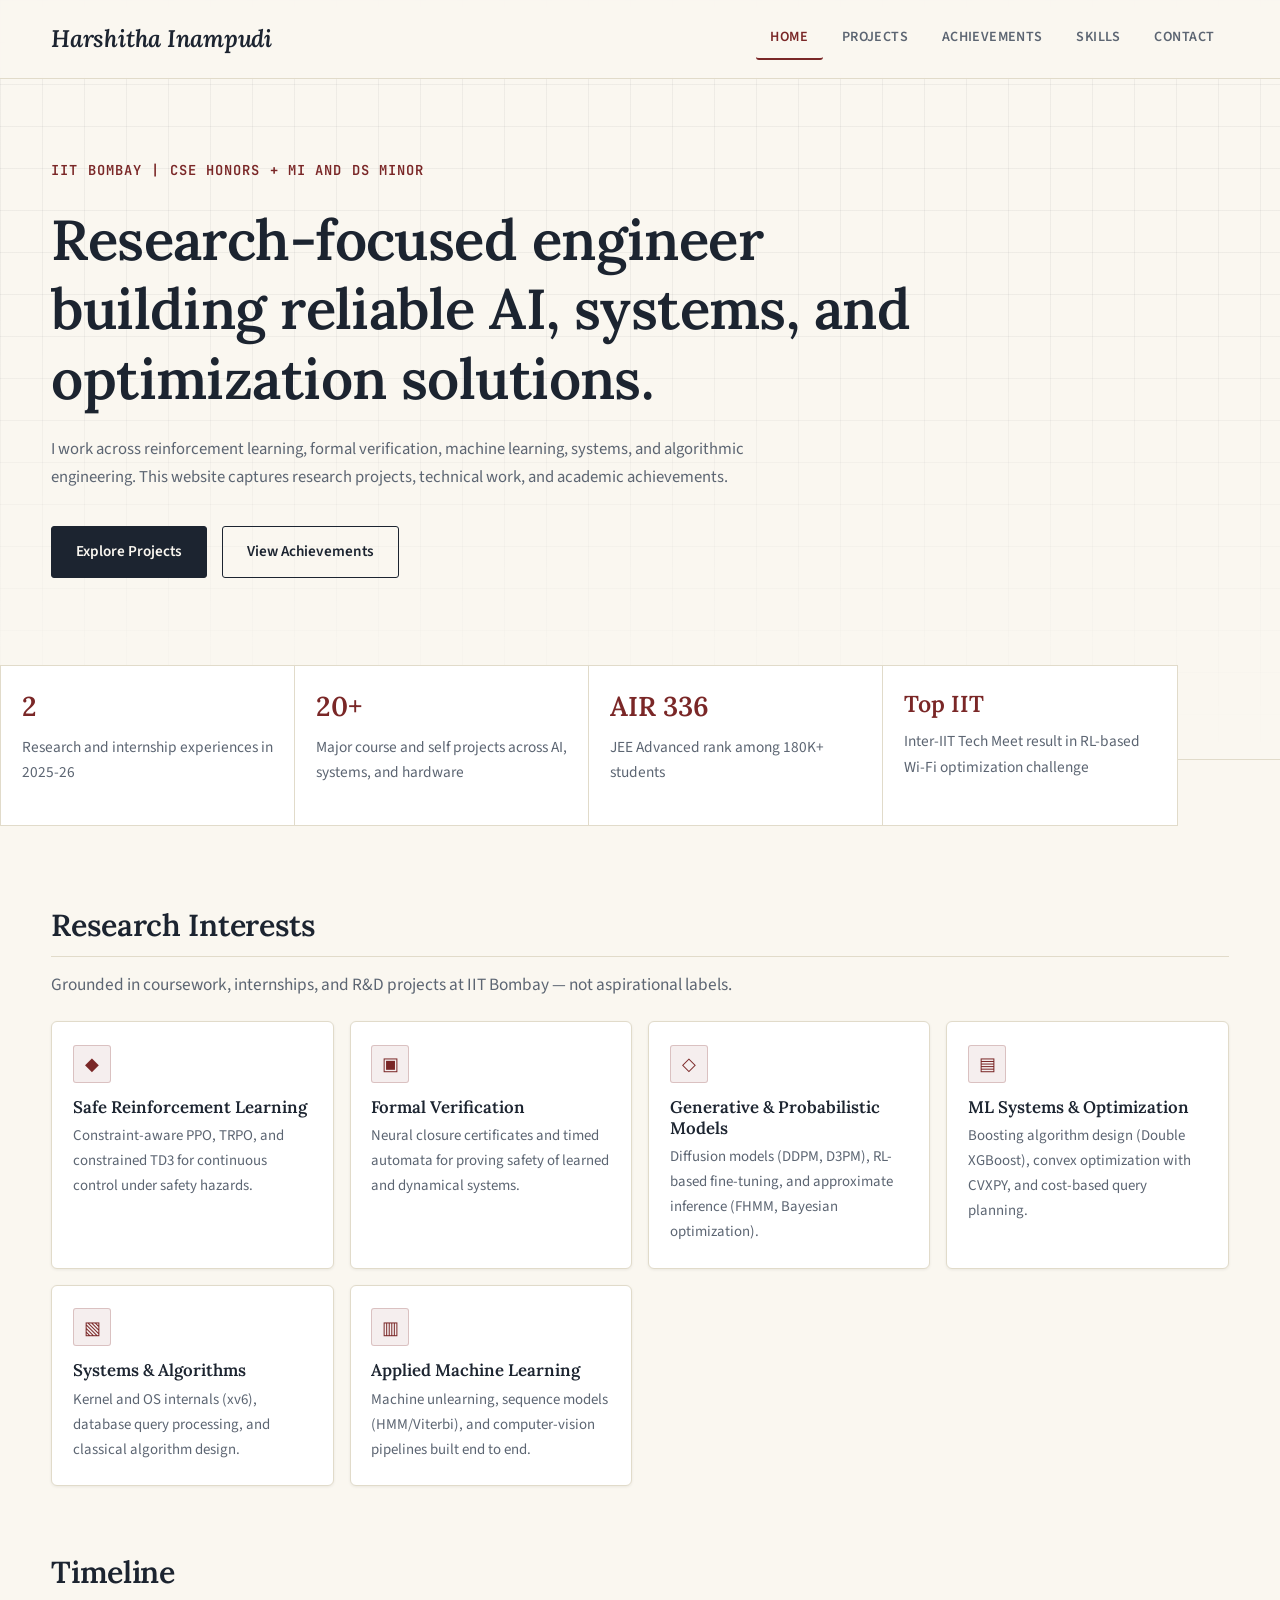
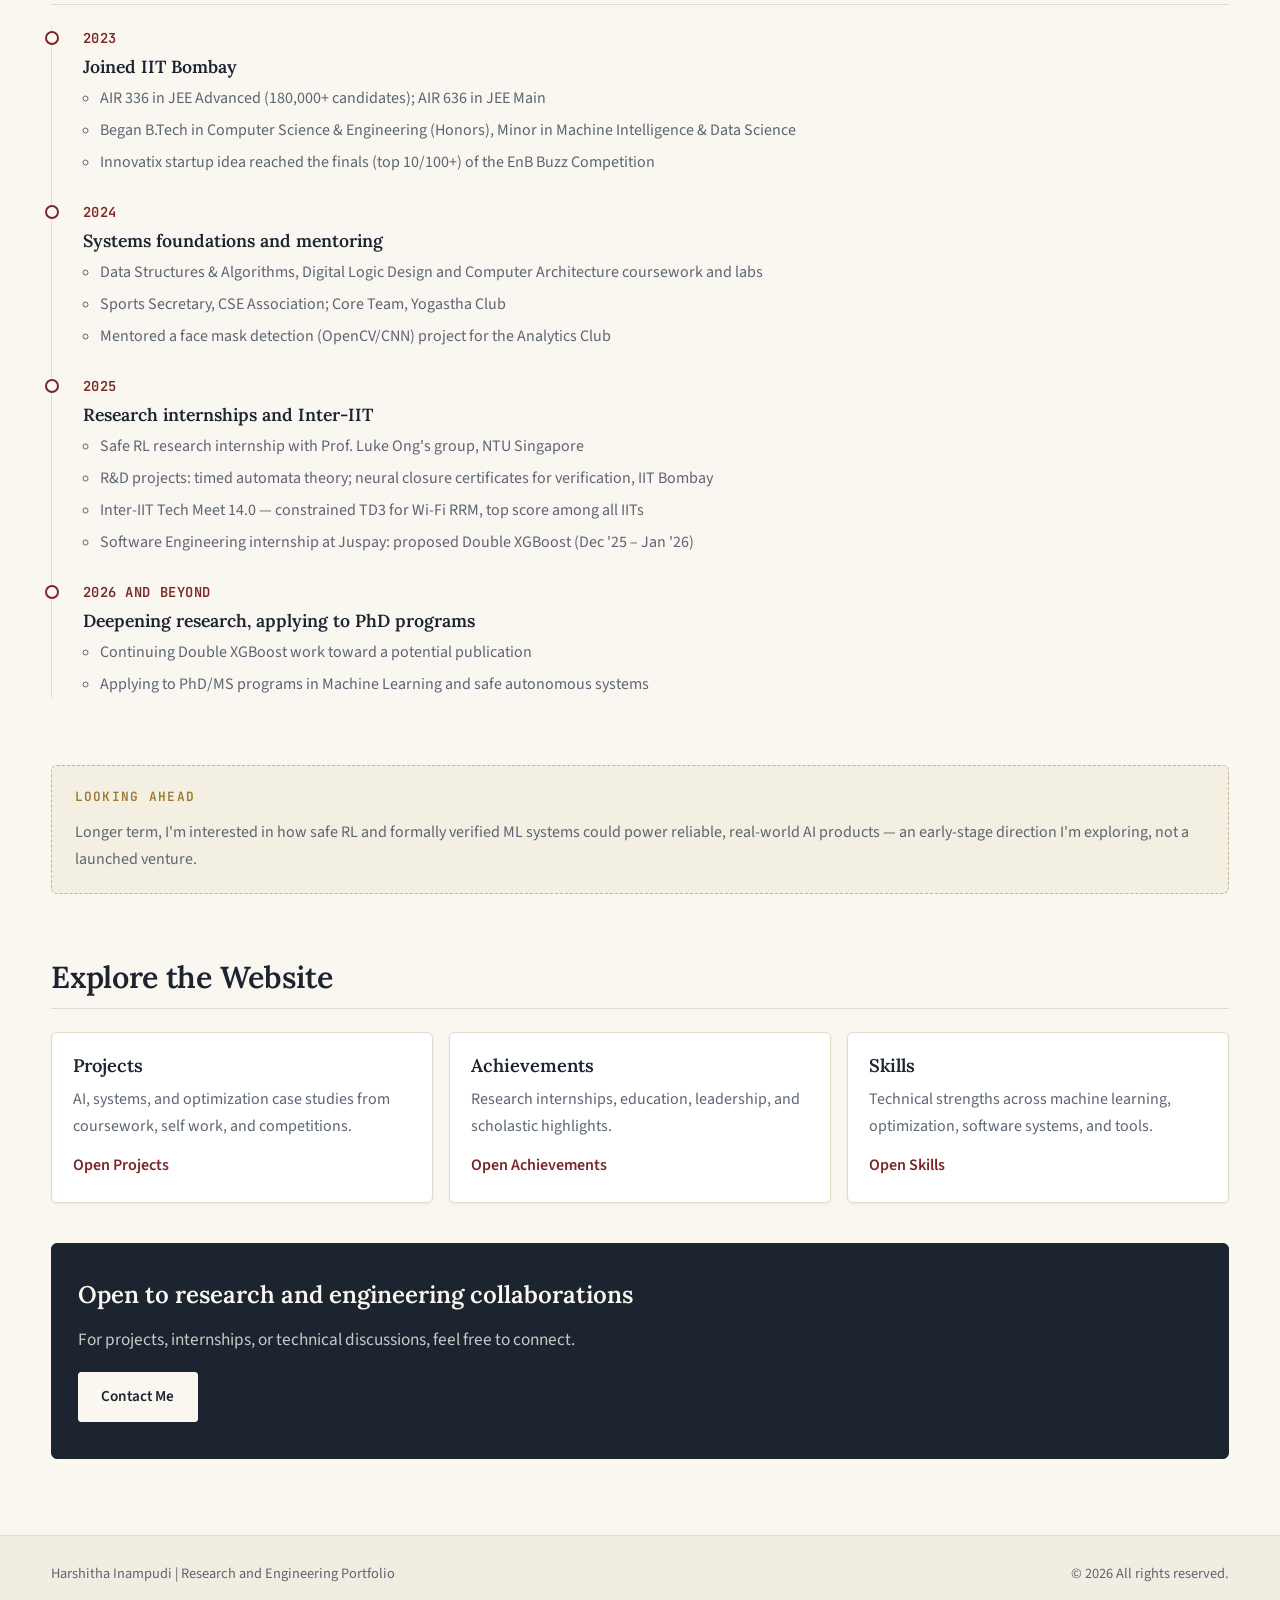
==== commit 51723067: "adding my new layout" ====
--- a/index.html
+++ b/index.html
@@ -7,7 +7,7 @@
     <title>Home | Harshitha Inampudi</title>
     <link rel="preconnect" href="https://fonts.googleapis.com">
     <link rel="preconnect" href="https://fonts.gstatic.com" crossorigin>
-    <link href="https://fonts.googleapis.com/css2?family=Manrope:wght@400;500;600;700;800&family=Sora:wght@600;700;800&display=swap" rel="stylesheet">
+    <link href="https://fonts.googleapis.com/css2?family=Source+Sans+3:wght@400;500;600;700&family=Lora:ital,wght@0,500;0,600;0,700;1,500;1,600&family=JetBrains+Mono:wght@500;600&display=swap" rel="stylesheet">
     <link rel="stylesheet" href="styles.css">
 </head>
 <body>
@@ -15,7 +15,7 @@
 
     <header class="site-header">
         <div class="container nav-wrap">
-            <a href="index.html" class="brand">Portfolio</a>
+            <a href="index.html" class="brand">Harshitha Inampudi</a>
             <button class="menu-toggle" id="menuToggle" aria-label="Toggle menu" aria-expanded="false">Menu</button>
             <nav id="siteNav" class="site-nav">
                 <a class="active" href="index.html">Home</a>
@@ -62,6 +62,99 @@
             </article>
         </section>
 
+        <section class="container section-block" id="research">
+            <div class="section-head">
+                <h2>Research Interests</h2>
+            </div>
+            <p class="lead" style="margin-top: -0.6rem; margin-bottom: 1.4rem;">
+                Grounded in coursework, internships, and R&amp;D projects at IIT Bombay — not aspirational labels.
+            </p>
+            <div class="research-grid">
+                <article class="research-card">
+                    <div class="research-icon">◆</div>
+                    <h3>Safe Reinforcement Learning</h3>
+                    <p>Constraint-aware PPO, TRPO, and constrained TD3 for continuous control under safety hazards.</p>
+                </article>
+                <article class="research-card">
+                    <div class="research-icon">▣</div>
+                    <h3>Formal Verification</h3>
+                    <p>Neural closure certificates and timed automata for proving safety of learned and dynamical systems.</p>
+                </article>
+                <article class="research-card">
+                    <div class="research-icon">◇</div>
+                    <h3>Generative &amp; Probabilistic Models</h3>
+                    <p>Diffusion models (DDPM, D3PM), RL-based fine-tuning, and approximate inference (FHMM, Bayesian optimization).</p>
+                </article>
+                <article class="research-card">
+                    <div class="research-icon">▤</div>
+                    <h3>ML Systems &amp; Optimization</h3>
+                    <p>Boosting algorithm design (Double XGBoost), convex optimization with CVXPY, and cost-based query planning.</p>
+                </article>
+                <article class="research-card">
+                    <div class="research-icon">▧</div>
+                    <h3>Systems &amp; Algorithms</h3>
+                    <p>Kernel and OS internals (xv6), database query processing, and classical algorithm design.</p>
+                </article>
+                <article class="research-card">
+                    <div class="research-icon">▥</div>
+                    <h3>Applied Machine Learning</h3>
+                    <p>Machine unlearning, sequence models (HMM/Viterbi), and computer-vision pipelines built end to end.</p>
+                </article>
+            </div>
+        </section>
+
+        <section class="container section-block" id="timeline">
+            <div class="section-head">
+                <h2>Timeline</h2>
+            </div>
+            <ol class="timeline" style="list-style: none; margin: 0;">
+                <li class="timeline-item">
+                    <p class="timeline-year">2023</p>
+                    <h3>Joined IIT Bombay</h3>
+                    <ul>
+                        <li>AIR 336 in JEE Advanced (180,000+ candidates); AIR 636 in JEE Main</li>
+                        <li>Began B.Tech in Computer Science &amp; Engineering (Honors), Minor in Machine Intelligence &amp; Data Science</li>
+                        <li>Innovatix startup idea reached the finals (top 10/100+) of the EnB Buzz Competition</li>
+                    </ul>
+                </li>
+                <li class="timeline-item">
+                    <p class="timeline-year">2024</p>
+                    <h3>Systems foundations and mentoring</h3>
+                    <ul>
+                        <li>Data Structures &amp; Algorithms, Digital Logic Design and Computer Architecture coursework and labs</li>
+                        <li>Sports Secretary, CSE Association; Core Team, Yogastha Club</li>
+                        <li>Mentored a face mask detection (OpenCV/CNN) project for the Analytics Club</li>
+                    </ul>
+                </li>
+                <li class="timeline-item">
+                    <p class="timeline-year">2025</p>
+                    <h3>Research internships and Inter-IIT</h3>
+                    <ul>
+                        <li>Safe RL research internship with Prof. Luke Ong's group, NTU Singapore</li>
+                        <li>R&amp;D projects: timed automata theory; neural closure certificates for verification, IIT Bombay</li>
+                        <li>Inter-IIT Tech Meet 14.0 — constrained TD3 for Wi-Fi RRM, top score among all IITs</li>
+                        <li>Software Engineering internship at Juspay: proposed Double XGBoost (Dec '25 – Jan '26)</li>
+                    </ul>
+                </li>
+                <li class="timeline-item">
+                    <p class="timeline-year">2026 and beyond</p>
+                    <h3>Deepening research, applying to PhD programs</h3>
+                    <ul>
+                        <li>Continuing Double XGBoost work toward a potential publication</li>
+                        <li>Applying to PhD/MS programs in Machine Learning and safe autonomous systems</li>
+                    </ul>
+                </li>
+            </ol>
+        </section>
+
+        <section class="container future-note reveal" style="margin-bottom: 4rem;">
+            <p class="eyebrow">Looking ahead</p>
+            <p>
+                Longer term, I'm interested in how safe RL and formally verified ML systems could power reliable,
+                real-world AI products — an early-stage direction I'm exploring, not a launched venture.
+            </p>
+        </section>
+
         <section class="container section-block compact home-quick-links">
             <div class="section-head">
                 <h2>Explore the Website</h2>
@@ -74,7 +167,7 @@
                 </article>
                 <article class="info-card">
                     <h3>Achievements</h3>
-                    <p>Research internships, scholastic ranks, and high-impact work highlights.</p>
+                    <p>Research internships, education, leadership, and scholastic highlights.</p>
                     <a class="text-link" href="activities.html">Open Achievements</a>
                 </article>
                 <article class="info-card">
--- a/styles.css
+++ b/styles.css
@@ -1,17 +1,19 @@
 :root {
-    --bg: #f7f8f4;
+    --bg: #faf7f0;
     --surface: #ffffff;
-    --ink: #172033;
-    --ink-soft: #41506d;
-    --line: #dce3df;
-    --hero-green: #0b6d5a;
-    --hero-green-deep: #084438;
-    --hero-orange: #f26919;
-    --hero-orange-deep: #d45511;
-    --radius: 18px;
-    --shadow-sm: 0 6px 16px rgba(10, 29, 32, 0.06);
-    --shadow: 0 18px 35px rgba(10, 29, 32, 0.1);
-    --grid-line: rgba(150, 166, 160, 0.28);
+    --surface-alt: #f2ede1;
+    --ink: #1c2430;
+    --ink-soft: #5c6572;
+    --line: #e1dbca;
+    --accent: #7a2727;
+    --accent-deep: #591c1c;
+    --accent-soft: rgba(122, 39, 39, 0.08);
+    --gold: #9c7a2e;
+    --radius: 3px;
+    --radius-lg: 6px;
+    --shadow-sm: 0 1px 3px rgba(28, 24, 12, 0.07);
+    --shadow: 0 10px 26px rgba(28, 24, 12, 0.09);
+    --grid-line: rgba(28, 36, 48, 0.05);
 }
 
 * {
@@ -25,10 +27,10 @@
 }
 
 body {
-    font-family: "Manrope", sans-serif;
+    font-family: "Source Sans 3", "Inter", sans-serif;
     color: var(--ink);
     background: var(--bg);
-    line-height: 1.62;
+    line-height: 1.68;
 }
 
 a {
@@ -42,9 +44,72 @@
 h5,
 h6 {
     margin: 0;
-    line-height: 1.2;
-    font-family: "Sora", sans-serif;
-    color: #121b2b;
+    line-height: 1.24;
+    font-family: "Lora", serif;
+    font-weight: 600;
+    color: var(--ink);
+}
+
+.mono {
+    font-family: "JetBrains Mono", monospace;
+}
+
+@media (prefers-reduced-motion: no-preference) {
+    .reveal {
+        opacity: 0;
+        transform: translateY(14px);
+        transition: opacity 0.6s ease, transform 0.6s ease;
+    }
+
+    .reveal.in-view {
+        opacity: 1;
+        transform: none;
+    }
+}
+
+.scroll-progress {
+    position: fixed;
+    top: 0;
+    left: 0;
+    height: 2px;
+    width: 0%;
+    background: var(--accent);
+    z-index: 60;
+    transition: width 0.1s linear;
+}
+
+.back-to-top {
+    position: fixed;
+    right: 1.4rem;
+    bottom: 1.4rem;
+    width: 44px;
+    height: 44px;
+    border-radius: var(--radius);
+    background: var(--ink);
+    color: var(--bg);
+    border: none;
+    display: flex;
+    align-items: center;
+    justify-content: center;
+    font-size: 1.05rem;
+    font-family: "Lora", serif;
+    cursor: pointer;
+    box-shadow: var(--shadow);
+    opacity: 0;
+    pointer-events: none;
+    transform: translateY(8px);
+    transition: 0.25s ease;
+    z-index: 40;
+}
+
+.back-to-top:hover {
+    background: var(--accent);
+}
+
+.back-to-top.visible {
+    opacity: 1;
+    pointer-events: auto;
+    transform: none;
 }
 
 p {
@@ -52,7 +117,7 @@
 }
 
 .container {
-    width: min(1200px, 92vw);
+    width: min(1180px, 92vw);
     margin: 0 auto;
 }
 
@@ -61,10 +126,11 @@
     top: 0;
     left: 0;
     right: 0;
-    min-height: 860px;
-    background: linear-gradient(120deg, #fff1de 0%, #edf5e9 50%, #c5ebdb 100%);
+    min-height: 760px;
+    background: var(--bg);
     z-index: -3;
     overflow: hidden;
+    border-bottom: 1px solid var(--line);
 }
 
 .hero-bg::before {
@@ -74,9 +140,9 @@
     background-image:
         linear-gradient(var(--grid-line) 1px, transparent 1px),
         linear-gradient(90deg, var(--grid-line) 1px, transparent 1px);
-    background-size: 48px 48px;
-    mask-image: linear-gradient(to bottom, rgba(0, 0, 0, 1) 56%, rgba(0, 0, 0, 0) 100%);
-    -webkit-mask-image: linear-gradient(to bottom, rgba(0, 0, 0, 1) 56%, rgba(0, 0, 0, 0) 100%);
+    background-size: 42px 42px;
+    mask-image: linear-gradient(to bottom, rgba(0, 0, 0, 1) 40%, rgba(0, 0, 0, 0) 100%);
+    -webkit-mask-image: linear-gradient(to bottom, rgba(0, 0, 0, 1) 40%, rgba(0, 0, 0, 0) 100%);
 }
 
 .page-bg {
@@ -84,41 +150,11 @@
     inset: 0;
     z-index: -3;
     pointer-events: none;
-    background:
-        radial-gradient(500px 280px at -5% -10%, #ffe8d6, transparent 60%),
-        radial-gradient(550px 300px at 100% 18%, #dff5e9, transparent 65%),
-        #f4f6f2;
+    background: var(--bg);
 }
 
 .shape {
-    position: absolute;
-    border-radius: 999px;
-    opacity: 0.6;
-    filter: blur(45px);
-}
-
-.shape-one {
-    width: 320px;
-    height: 320px;
-    left: -6vw;
-    top: -8vh;
-    background: #ffe3cf;
-}
-
-.shape-two {
-    width: 420px;
-    height: 420px;
-    right: -8vw;
-    top: 14vh;
-    background: #d5efe2;
-}
-
-.shape-three {
-    width: 480px;
-    height: 480px;
-    right: 24vw;
-    bottom: -22vh;
-    background: #e3f3ea;
+    display: none;
 }
 
 .site-header {
@@ -126,12 +162,12 @@
     top: 0;
     z-index: 30;
     backdrop-filter: blur(8px);
-    background: rgba(250, 251, 247, 0.9);
-    border-bottom: 1px solid rgba(180, 194, 187, 0.32);
+    background: rgba(250, 247, 240, 0.92);
+    border-bottom: 1px solid var(--line);
 }
 
 .nav-wrap {
-    min-height: 84px;
+    min-height: 78px;
     display: flex;
     align-items: center;
     justify-content: space-between;
@@ -139,74 +175,81 @@
 
 .brand {
     text-decoration: none;
-    font-family: "Sora", sans-serif;
-    font-size: 1.72rem;
-    font-weight: 700;
-    letter-spacing: -0.03em;
-    color: #172233;
+    font-family: "Lora", serif;
+    font-style: italic;
+    font-size: 1.5rem;
+    font-weight: 600;
+    letter-spacing: -0.01em;
+    color: var(--ink);
 }
 
 .site-nav {
     display: flex;
     align-items: center;
-    gap: 0.5rem;
+    gap: 0.3rem;
 }
 
 .site-nav a {
     text-decoration: none;
-    color: #31415f;
-    font-weight: 700;
-    font-size: 0.98rem;
-    padding: 0.58rem 1.15rem;
-    border-radius: 999px;
+    color: var(--ink-soft);
+    font-weight: 600;
+    font-size: 0.88rem;
+    letter-spacing: 0.03em;
+    text-transform: uppercase;
+    padding: 0.5rem 0.9rem;
+    border-radius: var(--radius);
+    border-bottom: 2px solid transparent;
     transition: 0.2s ease;
 }
 
 .site-nav a:hover {
-    color: #0f1e35;
-    background: rgba(22, 100, 85, 0.08);
+    color: var(--ink);
+    border-bottom-color: var(--line);
 }
 
 .site-nav a.active {
-    color: #fff;
-    background: var(--hero-green);
+    color: var(--accent);
+    border-bottom-color: var(--accent);
 }
 
 .menu-toggle {
     display: none;
-    border: 1px solid rgba(12, 46, 43, 0.16);
-    background: #fff;
-    color: #1c2a3f;
-    padding: 0.6rem 0.8rem;
-    border-radius: 10px;
+    border: 1px solid var(--line);
+    background: var(--surface);
+    color: var(--ink);
+    padding: 0.55rem 0.8rem;
+    border-radius: var(--radius);
     font-weight: 700;
     cursor: pointer;
 }
 
 .hero-modern {
-    padding: 5.2rem 0 3rem;
+    padding: 5rem 0 3rem;
 }
 
 .hero-eyebrow {
-    color: var(--hero-green);
-    font-size: 1.02rem;
-    font-weight: 800;
-    letter-spacing: 0.02em;
-    margin-bottom: 1.25rem;
+    font-family: "JetBrains Mono", monospace;
+    color: var(--accent);
+    font-size: 0.86rem;
+    font-weight: 600;
+    text-transform: uppercase;
+    letter-spacing: 0.08em;
+    margin-bottom: 1.4rem;
 }
 
 .hero-title {
-    font-size: clamp(2.4rem, 5.1vw, 4.5rem);
-    max-width: 940px;
-    letter-spacing: -0.03em;
-    margin-bottom: 1.25rem;
+    font-size: clamp(2.2rem, 4.4vw, 3.7rem);
+    max-width: 880px;
+    letter-spacing: -0.01em;
+    margin-bottom: 1.4rem;
+    font-weight: 600;
 }
 
 .hero-lead {
-    max-width: 900px;
-    color: var(--ink-soft);
-    font-size: clamp(1.03rem, 1.45vw, 1.25rem);
-    margin-bottom: 2rem;
+    max-width: 780px;
+    color: var(--ink-soft);
+    font-size: clamp(1.02rem, 1.3vw, 1.18rem);
+    margin-bottom: 2.1rem;
 }
 
 .hero-actions-modern {
@@ -221,75 +264,80 @@
     align-items: center;
     justify-content: center;
     text-decoration: none;
-    border-radius: 999px;
-    font-weight: 700;
+    border-radius: var(--radius);
+    font-weight: 600;
+    font-size: 0.95rem;
     transition: 0.2s ease;
 }
 
 .btn-modern {
-    padding: 0.82rem 1.55rem;
+    padding: 0.78rem 1.5rem;
 }
 
 .btn-orange,
 .btn-primary {
-    background: var(--hero-orange);
-    color: #fff;
-    border: 1px solid transparent;
-    box-shadow: 0 8px 22px rgba(242, 105, 25, 0.24);
+    background: var(--ink);
+    color: var(--bg);
+    border: 1px solid var(--ink);
 }
 
 .btn-orange:hover,
 .btn-primary:hover {
-    background: var(--hero-orange-deep);
-    transform: translateY(-1px);
+    background: var(--accent);
+    border-color: var(--accent);
 }
 
 .btn-outline,
 .btn-ghost {
-    border: 1px solid rgba(11, 109, 90, 0.25);
-    background: rgba(255, 255, 255, 0.8);
-    color: var(--hero-green);
+    border: 1px solid var(--ink);
+    background: transparent;
+    color: var(--ink);
 }
 
 .btn-outline:hover,
 .btn-ghost:hover {
-    border-color: var(--hero-green);
-    background: #fff;
+    border-color: var(--accent);
+    color: var(--accent);
+    background: var(--accent-soft);
 }
 
 .btn {
-    padding: 0.78rem 1.45rem;
+    padding: 0.72rem 1.4rem;
 }
 
 .stats-modern-grid {
     display: grid;
     grid-template-columns: repeat(4, minmax(0, 1fr));
-    gap: 1rem;
-    margin: 2.2rem 0 5.2rem;
+    gap: 0;
+    margin: 2.4rem 0 5rem;
+    border-top: 1px solid var(--line);
+    border-left: 1px solid var(--line);
 }
 
 .stat-card-modern {
-    background: rgba(255, 255, 255, 0.86);
-    border: 1px solid rgba(161, 176, 171, 0.32);
-    border-radius: 20px;
-    box-shadow: var(--shadow-sm);
-    padding: 1.25rem 1.1rem;
-    min-height: 170px;
+    background: var(--surface);
+    border-right: 1px solid var(--line);
+    border-bottom: 1px solid var(--line);
+    border-radius: 0;
+    box-shadow: none;
+    padding: 1.5rem 1.3rem;
+    min-height: 160px;
 }
 
 .stat-card-modern h2 {
-    font-size: clamp(1.8rem, 2.2vw, 2.75rem);
-    color: var(--hero-green);
-    margin-bottom: 0.65rem;
+    font-size: clamp(1.7rem, 2vw, 2.4rem);
+    color: var(--accent);
+    margin-bottom: 0.7rem;
+    font-weight: 600;
 }
 
 .stat-card-modern .xl-stat {
-    font-size: clamp(1.4rem, 2vw, 2.15rem);
+    font-size: clamp(1.35rem, 1.8vw, 1.9rem);
 }
 
 .stat-card-modern p {
     color: var(--ink-soft);
-    font-size: 1rem;
+    font-size: 0.96rem;
 }
 
 .page-main {
@@ -305,19 +353,20 @@
 }
 
 .eyebrow {
-    color: var(--hero-green);
+    font-family: "JetBrains Mono", monospace;
+    color: var(--accent);
     text-transform: uppercase;
-    font-size: 0.86rem;
-    font-weight: 800;
-    letter-spacing: 0.08em;
+    font-size: 0.8rem;
+    font-weight: 600;
+    letter-spacing: 0.1em;
     margin-bottom: 0.7rem;
 }
 
 .lead {
     margin-top: 1rem;
-    max-width: 860px;
-    color: var(--ink-soft);
-    font-size: 1.1rem;
+    max-width: 820px;
+    color: var(--ink-soft);
+    font-size: 1.08rem;
 }
 
 .section-head {
@@ -325,34 +374,44 @@
     justify-content: space-between;
     align-items: flex-end;
     gap: 1rem;
-    margin-bottom: 1.3rem;
+    margin-bottom: 1.4rem;
+    padding-bottom: 0.8rem;
+    border-bottom: 1px solid var(--line);
 }
 
 .section-head h2,
 .section-block h2 {
-    font-size: clamp(1.65rem, 3vw, 2.15rem);
-    letter-spacing: -0.03em;
+    font-size: clamp(1.5rem, 2.4vw, 1.9rem);
+    letter-spacing: -0.01em;
+    font-weight: 600;
 }
 
 .cards-grid {
     display: grid;
     grid-template-columns: repeat(auto-fit, minmax(260px, 1fr));
-    gap: 1.1rem;
+    gap: 1rem;
 }
 
 .info-card,
 .panel {
     background: var(--surface);
     border: 1px solid var(--line);
-    border-radius: var(--radius);
+    border-radius: var(--radius-lg);
     box-shadow: var(--shadow-sm);
-    padding: 1.35rem 1.25rem;
+    padding: 1.4rem 1.3rem;
+    transition: 0.2s ease;
+}
+
+.info-card:hover {
+    border-color: rgba(122, 39, 39, 0.28);
+    box-shadow: var(--shadow);
 }
 
 .info-card h3,
 .panel h3 {
-    font-size: 1.2rem;
+    font-size: 1.14rem;
     margin-bottom: 0.55rem;
+    font-weight: 600;
 }
 
 .info-card p,
@@ -360,11 +419,21 @@
     color: var(--ink-soft);
 }
 
+.project-card .pill-row {
+    margin: 0.8rem 0 0.15rem;
+}
+
+.project-card .pill {
+    font-size: 0.76rem;
+    padding: 0.28rem 0.6rem;
+}
+
 .project-card .meta {
     margin-top: 0.9rem;
-    font-size: 0.86rem;
-    color: var(--hero-green);
-    font-weight: 700;
+    font-size: 0.82rem;
+    font-family: "JetBrains Mono", monospace;
+    color: var(--gold);
+    font-weight: 600;
 }
 
 .two-column {
@@ -376,13 +445,14 @@
 .text-link {
     display: inline-flex;
     margin-top: 0.75rem;
-    color: var(--hero-green);
+    color: var(--accent);
     text-decoration: none;
-    font-weight: 700;
+    font-weight: 600;
+    border-bottom: 1px solid transparent;
 }
 
 .text-link:hover {
-    text-decoration: underline;
+    border-bottom-color: var(--accent);
 }
 
 .fancy-list {
@@ -390,15 +460,16 @@
     padding: 0;
     margin: 0;
     display: grid;
-    gap: 0.62rem;
+    gap: 0.55rem;
 }
 
 .fancy-list li {
-    background: rgba(255, 255, 255, 0.75);
+    background: var(--surface);
     border: 1px solid var(--line);
-    border-radius: 12px;
-    padding: 0.78rem 0.88rem;
-    color: #2f3f5b;
+    border-left: 3px solid var(--accent);
+    border-radius: var(--radius);
+    padding: 0.78rem 0.95rem;
+    color: var(--ink);
 }
 
 .contact-form {
@@ -408,59 +479,73 @@
 }
 
 .contact-form label {
-    font-weight: 700;
-    color: #24324a;
+    font-weight: 600;
+    color: var(--ink);
+    font-size: 0.92rem;
 }
 
 .contact-form input,
 .contact-form textarea {
     width: 100%;
-    border: 1px solid #c8d3ce;
-    border-radius: 12px;
-    padding: 0.78rem 0.9rem;
-    background: #fff;
-    color: #1d2a40;
+    border: 1px solid var(--line);
+    border-radius: var(--radius);
+    padding: 0.75rem 0.9rem;
+    background: var(--surface);
+    color: var(--ink);
     font: inherit;
 }
 
 .contact-form input:focus,
 .contact-form textarea:focus {
     outline: none;
-    border-color: var(--hero-green);
-    box-shadow: 0 0 0 4px rgba(11, 109, 90, 0.12);
+    border-color: var(--accent);
+    box-shadow: 0 0 0 3px var(--accent-soft);
 }
 
 .cta-strip {
     margin-bottom: 4.8rem;
-    border-radius: 24px;
-    padding: 2rem 1.4rem;
-    background: linear-gradient(110deg, #0f5f50 0%, #136f5d 62%, #2c8f7a 100%);
-    color: #fff;
+    border-radius: var(--radius-lg);
+    padding: 2.2rem 1.6rem;
+    background: var(--ink);
+    color: var(--bg);
+    border: 1px solid var(--ink);
 }
 
 .cta-strip h2,
 .cta-strip .lead {
-    color: #fff;
+    color: var(--bg);
 }
 
 .cta-strip .lead {
-    margin-bottom: 1rem;
-    opacity: 0.92;
+    margin-bottom: 1.1rem;
+    opacity: 0.78;
+}
+
+.cta-strip .btn-primary {
+    background: var(--bg);
+    color: var(--ink);
+    border-color: var(--bg);
+}
+
+.cta-strip .btn-primary:hover {
+    background: var(--accent);
+    color: var(--bg);
+    border-color: var(--accent);
 }
 
 .site-footer {
-    border-top: 1px solid rgba(170, 183, 176, 0.45);
-    background: rgba(247, 249, 245, 0.85);
+    border-top: 1px solid var(--line);
+    background: var(--surface-alt);
 }
 
 .footer-wrap {
-    min-height: 82px;
+    min-height: 76px;
     display: flex;
     align-items: center;
     justify-content: space-between;
     gap: 1rem;
-    color: #4a5a74;
-    font-size: 0.94rem;
+    color: var(--ink-soft);
+    font-size: 0.9rem;
 }
 
 @media (max-width: 960px) {
@@ -484,13 +569,13 @@
         top: calc(100% + 2px);
         left: 0;
         right: 0;
-        background: rgba(255, 255, 255, 0.98);
+        background: var(--surface);
         border-bottom: 1px solid var(--line);
         box-shadow: var(--shadow-sm);
         padding: 0.8rem;
         flex-direction: column;
         align-items: stretch;
-        gap: 0.45rem;
+        gap: 0.3rem;
     }
 
     .site-nav a {
@@ -510,7 +595,7 @@
     }
 
     .hero-bg {
-        min-height: 980px;
+        min-height: 900px;
     }
 
     .footer-wrap {
@@ -520,3 +605,166 @@
         text-align: center;
     }
 }
+
+/* ---------- Research interest cards ---------- */
+.research-grid {
+    display: grid;
+    grid-template-columns: repeat(auto-fit, minmax(240px, 1fr));
+    gap: 1rem;
+}
+
+.research-card {
+    background: var(--surface);
+    border: 1px solid var(--line);
+    border-radius: var(--radius-lg);
+    box-shadow: var(--shadow-sm);
+    padding: 1.4rem 1.3rem;
+    transition: 0.2s ease;
+}
+
+.research-card:hover {
+    transform: translateY(-2px);
+    box-shadow: var(--shadow);
+    border-color: rgba(122, 39, 39, 0.3);
+}
+
+.research-icon {
+    width: 38px;
+    height: 38px;
+    border-radius: var(--radius);
+    display: flex;
+    align-items: center;
+    justify-content: center;
+    background: var(--accent-soft);
+    border: 1px solid rgba(122, 39, 39, 0.22);
+    color: var(--accent);
+    font-size: 1.15rem;
+    margin-bottom: 0.9rem;
+    font-family: "Lora", serif;
+}
+
+.research-card h3 {
+    font-size: 1.05rem;
+    margin-bottom: 0.4rem;
+}
+
+.research-card p {
+    color: var(--ink-soft);
+    font-size: 0.93rem;
+}
+
+/* ---------- Timeline ---------- */
+.timeline {
+    position: relative;
+    display: grid;
+    gap: 1.6rem;
+    padding-left: 1.9rem;
+    border-left: 1px solid var(--line);
+}
+
+.timeline-item {
+    position: relative;
+}
+
+.timeline-item::before {
+    content: "";
+    position: absolute;
+    left: -2.38rem;
+    top: 0.25rem;
+    width: 10px;
+    height: 10px;
+    border-radius: 999px;
+    background: var(--bg);
+    border: 2px solid var(--accent);
+}
+
+.timeline-year {
+    font-family: "JetBrains Mono", monospace;
+    color: var(--accent);
+    font-weight: 600;
+    font-size: 0.86rem;
+    letter-spacing: 0.04em;
+    margin-bottom: 0.35rem;
+    text-transform: uppercase;
+}
+
+.timeline-item h3 {
+    font-size: 1.1rem;
+    margin-bottom: 0.45rem;
+}
+
+.timeline-item ul {
+    margin: 0;
+    padding-left: 1.1rem;
+    color: var(--ink-soft);
+    display: grid;
+    gap: 0.32rem;
+}
+
+/* ---------- Skill / tag pills ---------- */
+.pill-row {
+    display: flex;
+    flex-wrap: wrap;
+    gap: 0.45rem;
+}
+
+.pill {
+    display: inline-flex;
+    align-items: center;
+    padding: 0.38rem 0.75rem;
+    border-radius: var(--radius);
+    background: var(--surface-alt);
+    border: 1px solid var(--line);
+    color: var(--ink);
+    font-family: "JetBrains Mono", monospace;
+    font-size: 0.8rem;
+    font-weight: 500;
+}
+
+/* ---------- Future / aspirational callout ---------- */
+.future-note {
+    border: 1px dashed rgba(156, 122, 46, 0.5);
+    background: rgba(156, 122, 46, 0.06);
+    border-radius: var(--radius-lg);
+    padding: 1.25rem 1.4rem;
+}
+
+.future-note .eyebrow {
+    color: var(--gold);
+}
+
+.future-note p {
+    color: var(--ink-soft);
+}
+
+/* ---------- Coursework table ---------- */
+.course-table {
+    display: grid;
+    gap: 0.9rem;
+}
+
+.course-row {
+    display: grid;
+    grid-template-columns: 180px 1fr;
+    gap: 0.9rem;
+    align-items: start;
+}
+
+.course-row dt {
+    font-weight: 600;
+    color: var(--ink);
+    font-size: 0.92rem;
+    font-family: "Lora", serif;
+}
+
+.course-row dd {
+    margin: 0;
+    color: var(--ink-soft);
+}
+
+@media (max-width: 640px) {
+    .course-row {
+        grid-template-columns: 1fr;
+        gap: 0.2rem;
+    }
+}
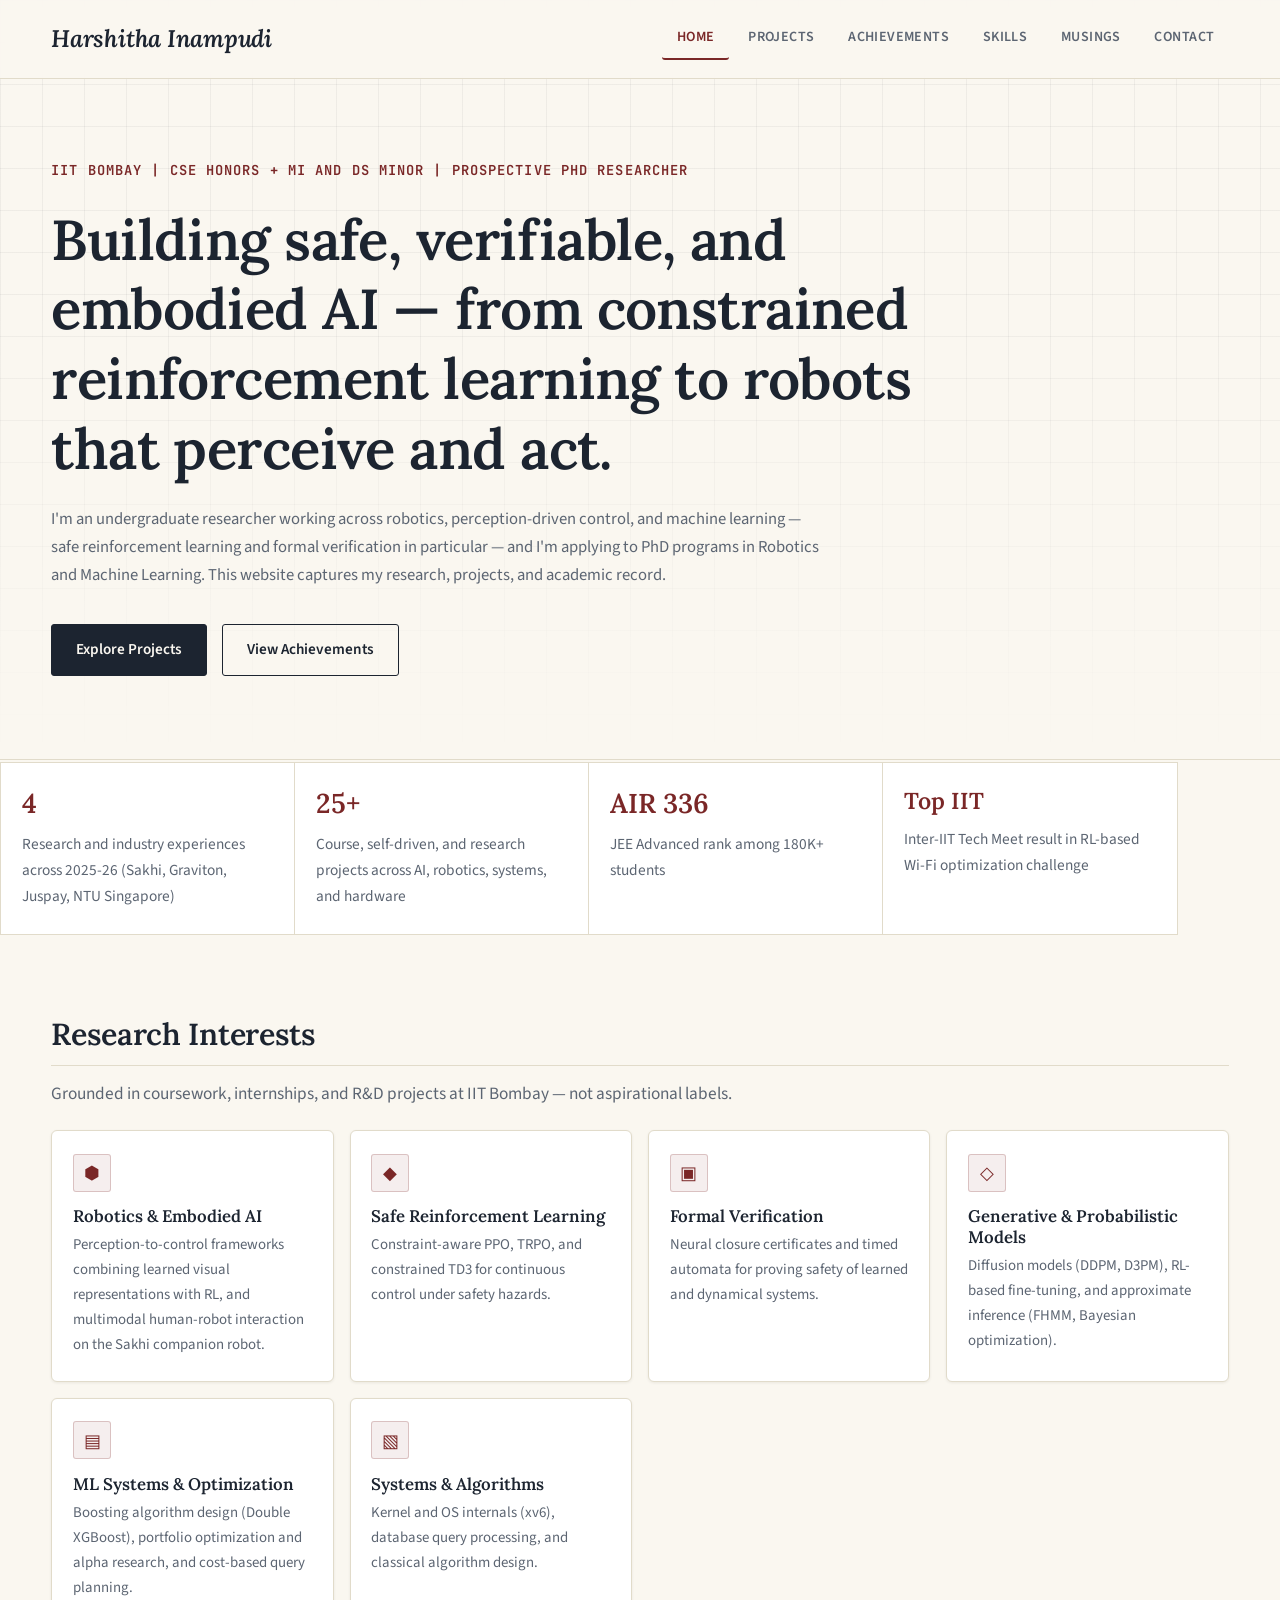
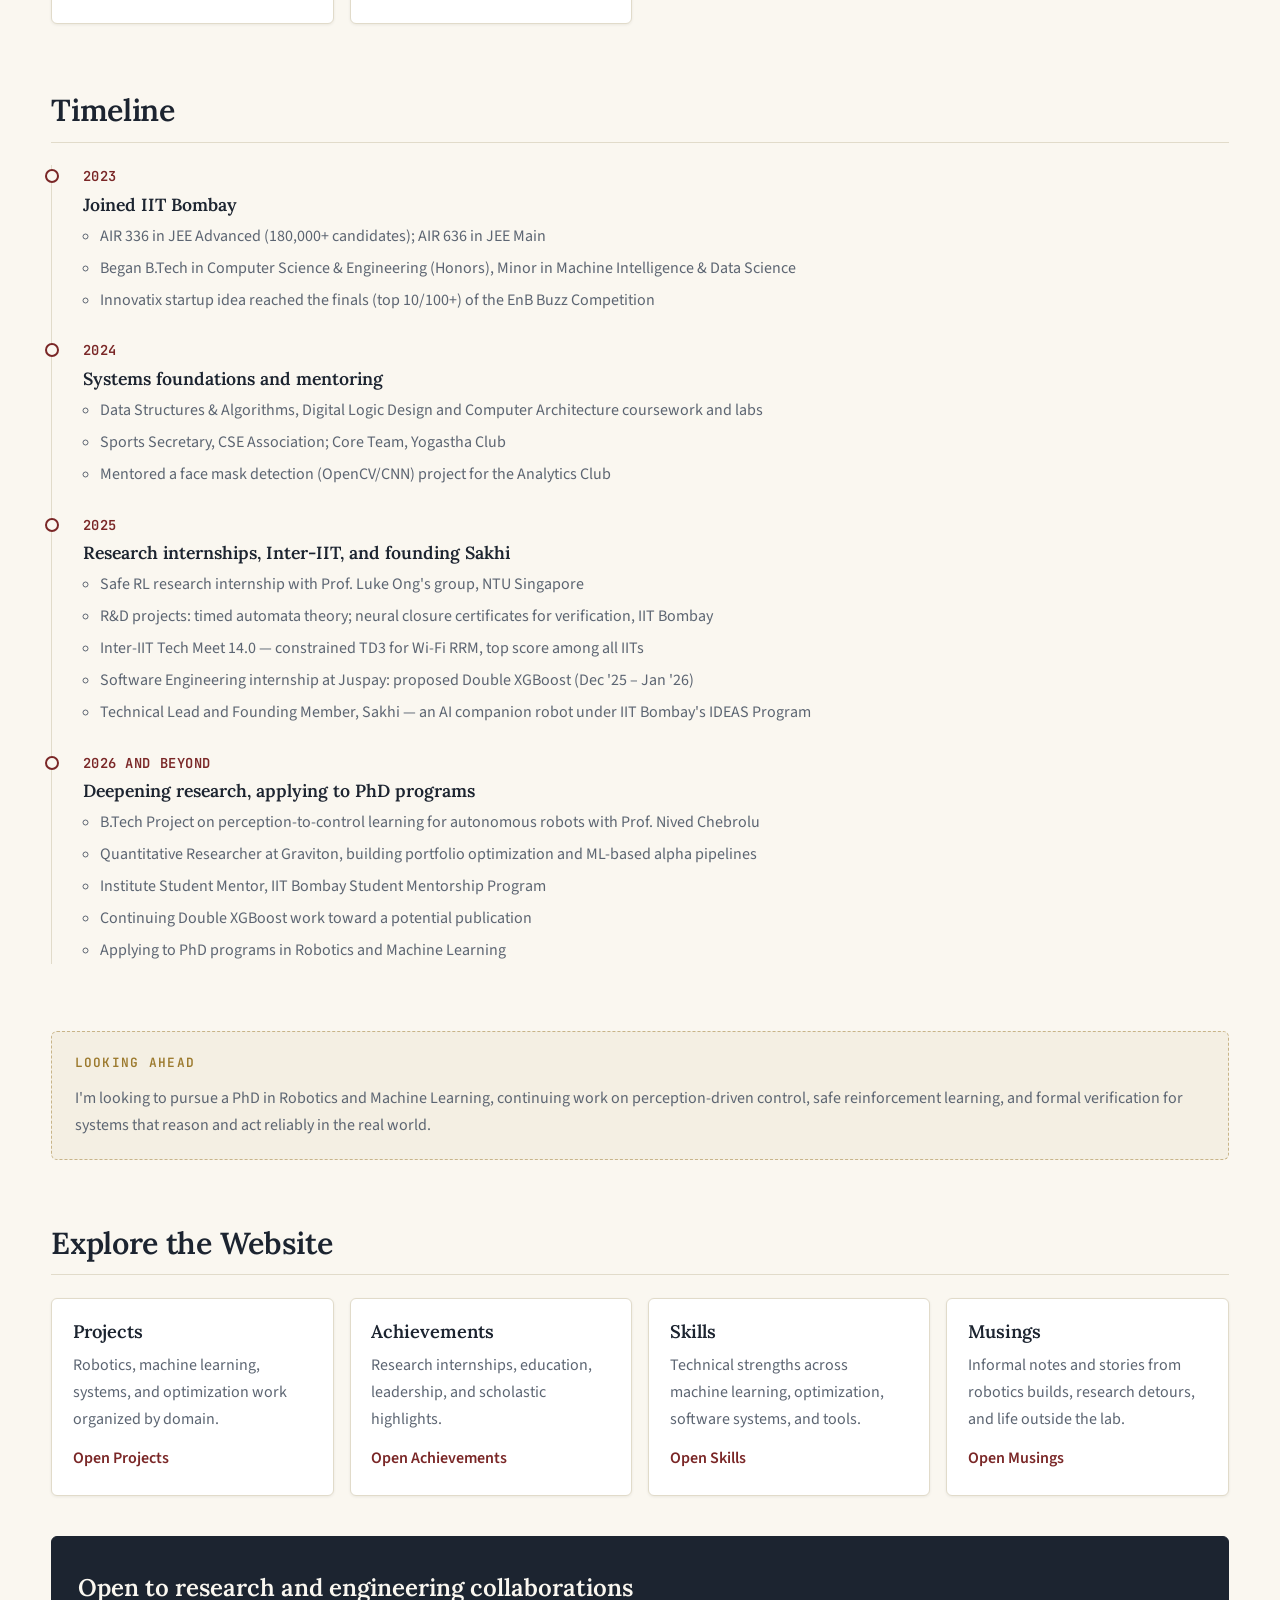
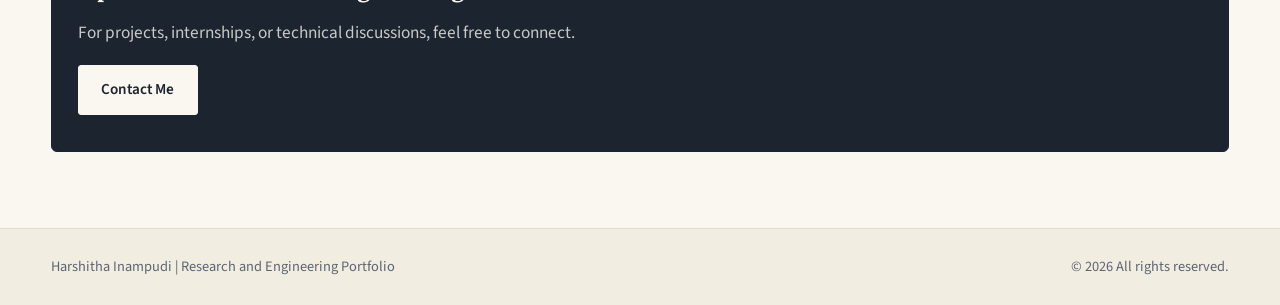
==== commit 0e8073ad: "updated projects" ====
--- a/index.html
+++ b/index.html
@@ -3,7 +3,7 @@
 <head>
     <meta charset="UTF-8">
     <meta name="viewport" content="width=device-width, initial-scale=1.0">
-    <meta name="description" content="Portfolio of Harshitha Inampudi: research, projects, achievements, and technical focus areas.">
+    <meta name="description" content="Harshitha Inampudi: research portfolio on safe reinforcement learning, formal verification, and embodied AI, ahead of PhD applications.">
     <title>Home | Harshitha Inampudi</title>
     <link rel="preconnect" href="https://fonts.googleapis.com">
     <link rel="preconnect" href="https://fonts.gstatic.com" crossorigin>
@@ -22,6 +22,7 @@
                 <a href="projects.html">Projects</a>
                 <a href="activities.html">Achievements</a>
                 <a href="interests.html">Skills</a>
+                <a href="musings.html">Musings</a>
                 <a href="contact.html">Contact</a>
             </nav>
         </div>
@@ -30,11 +31,13 @@
     <main>
         <section class="hero-modern container">
             <div>
-                <p class="hero-eyebrow">IIT Bombay | CSE Honors + MI and DS Minor</p>
-                <h1 class="hero-title">Research-focused engineer building reliable AI, systems, and optimization solutions.</h1>
+                <p class="hero-eyebrow">IIT Bombay | CSE Honors + MI and DS Minor | Prospective PhD Researcher</p>
+                <h1 class="hero-title">Building safe, verifiable, and embodied AI — from constrained reinforcement learning to robots that perceive and act.</h1>
                 <p class="hero-lead">
-                    I work across reinforcement learning, formal verification, machine learning, systems, and algorithmic engineering.
-                    This website captures research projects, technical work, and academic achievements.
+                    I'm an undergraduate researcher working across robotics, perception-driven control, and machine
+                    learning &mdash; safe reinforcement learning and formal verification in particular &mdash; and I'm
+                    applying to PhD programs in Robotics and Machine Learning. This website captures my research,
+                    projects, and academic record.
                 </p>
                 <div class="hero-actions-modern">
                     <a class="btn-modern btn-orange" href="projects.html">Explore Projects</a>
@@ -45,12 +48,12 @@
 
         <section class="container stats-modern-grid">
             <article class="stat-card-modern">
-                <h2>2</h2>
-                <p>Research and internship experiences in 2025-26</p>
-            </article>
-            <article class="stat-card-modern">
-                <h2>20+</h2>
-                <p>Major course and self projects across AI, systems, and hardware</p>
+                <h2>4</h2>
+                <p>Research and industry experiences across 2025-26 (Sakhi, Graviton, Juspay, NTU Singapore)</p>
+            </article>
+            <article class="stat-card-modern">
+                <h2>25+</h2>
+                <p>Course, self-driven, and research projects across AI, robotics, systems, and hardware</p>
             </article>
             <article class="stat-card-modern">
                 <h2>AIR 336</h2>
@@ -71,6 +74,11 @@
             </p>
             <div class="research-grid">
                 <article class="research-card">
+                    <div class="research-icon">⬢</div>
+                    <h3>Robotics &amp; Embodied AI</h3>
+                    <p>Perception-to-control frameworks combining learned visual representations with RL, and multimodal human-robot interaction on the Sakhi companion robot.</p>
+                </article>
+                <article class="research-card">
                     <div class="research-icon">◆</div>
                     <h3>Safe Reinforcement Learning</h3>
                     <p>Constraint-aware PPO, TRPO, and constrained TD3 for continuous control under safety hazards.</p>
@@ -88,18 +96,13 @@
                 <article class="research-card">
                     <div class="research-icon">▤</div>
                     <h3>ML Systems &amp; Optimization</h3>
-                    <p>Boosting algorithm design (Double XGBoost), convex optimization with CVXPY, and cost-based query planning.</p>
+                    <p>Boosting algorithm design (Double XGBoost), portfolio optimization and alpha research, and cost-based query planning.</p>
                 </article>
                 <article class="research-card">
                     <div class="research-icon">▧</div>
                     <h3>Systems &amp; Algorithms</h3>
                     <p>Kernel and OS internals (xv6), database query processing, and classical algorithm design.</p>
                 </article>
-                <article class="research-card">
-                    <div class="research-icon">▥</div>
-                    <h3>Applied Machine Learning</h3>
-                    <p>Machine unlearning, sequence models (HMM/Viterbi), and computer-vision pipelines built end to end.</p>
-                </article>
             </div>
         </section>
 
@@ -128,20 +131,24 @@
                 </li>
                 <li class="timeline-item">
                     <p class="timeline-year">2025</p>
-                    <h3>Research internships and Inter-IIT</h3>
+                    <h3>Research internships, Inter-IIT, and founding Sakhi</h3>
                     <ul>
                         <li>Safe RL research internship with Prof. Luke Ong's group, NTU Singapore</li>
                         <li>R&amp;D projects: timed automata theory; neural closure certificates for verification, IIT Bombay</li>
                         <li>Inter-IIT Tech Meet 14.0 — constrained TD3 for Wi-Fi RRM, top score among all IITs</li>
                         <li>Software Engineering internship at Juspay: proposed Double XGBoost (Dec '25 – Jan '26)</li>
+                        <li>Technical Lead and Founding Member, Sakhi — an AI companion robot under IIT Bombay's IDEAS Program</li>
                     </ul>
                 </li>
                 <li class="timeline-item">
                     <p class="timeline-year">2026 and beyond</p>
                     <h3>Deepening research, applying to PhD programs</h3>
                     <ul>
+                        <li>B.Tech Project on perception-to-control learning for autonomous robots with Prof. Nived Chebrolu</li>
+                        <li>Quantitative Researcher at Graviton, building portfolio optimization and ML-based alpha pipelines</li>
+                        <li>Institute Student Mentor, IIT Bombay Student Mentorship Program</li>
                         <li>Continuing Double XGBoost work toward a potential publication</li>
-                        <li>Applying to PhD/MS programs in Machine Learning and safe autonomous systems</li>
+                        <li>Applying to PhD programs in Robotics and Machine Learning</li>
                     </ul>
                 </li>
             </ol>
@@ -150,8 +157,9 @@
         <section class="container future-note reveal" style="margin-bottom: 4rem;">
             <p class="eyebrow">Looking ahead</p>
             <p>
-                Longer term, I'm interested in how safe RL and formally verified ML systems could power reliable,
-                real-world AI products — an early-stage direction I'm exploring, not a launched venture.
+                I'm looking to pursue a PhD in Robotics and Machine Learning, continuing work on perception-driven
+                control, safe reinforcement learning, and formal verification for systems that reason and act
+                reliably in the real world.
             </p>
         </section>
 
@@ -162,7 +170,7 @@
             <div class="cards-grid">
                 <article class="info-card">
                     <h3>Projects</h3>
-                    <p>AI, systems, and optimization case studies from coursework, self work, and competitions.</p>
+                    <p>Robotics, machine learning, systems, and optimization work organized by domain.</p>
                     <a class="text-link" href="projects.html">Open Projects</a>
                 </article>
                 <article class="info-card">
@@ -174,6 +182,11 @@
                     <h3>Skills</h3>
                     <p>Technical strengths across machine learning, optimization, software systems, and tools.</p>
                     <a class="text-link" href="interests.html">Open Skills</a>
+                </article>
+                <article class="info-card">
+                    <h3>Musings</h3>
+                    <p>Informal notes and stories from robotics builds, research detours, and life outside the lab.</p>
+                    <a class="text-link" href="musings.html">Open Musings</a>
                 </article>
             </div>
         </section>
--- a/styles.css
+++ b/styles.css
@@ -737,6 +737,86 @@
     color: var(--ink-soft);
 }
 
+/* ---------- Domain quick-nav ---------- */
+.domain-nav {
+    display: flex;
+    flex-wrap: wrap;
+    gap: 0.5rem;
+    margin-top: 1.3rem;
+}
+
+.domain-nav a {
+    text-decoration: none;
+    color: var(--ink);
+    font-weight: 600;
+    font-size: 0.86rem;
+    padding: 0.42rem 0.85rem;
+    border-radius: 999px;
+    border: 1px solid var(--line);
+    background: var(--surface);
+    transition: 0.2s ease;
+}
+
+.domain-nav a:hover {
+    border-color: var(--accent);
+    color: var(--accent);
+    background: var(--accent-soft);
+}
+
+/* ---------- Musings ---------- */
+.musing-grid {
+    display: grid;
+    grid-template-columns: repeat(auto-fit, minmax(280px, 1fr));
+    gap: 1.1rem;
+}
+
+.musing-card {
+    background: var(--surface);
+    border: 1px solid var(--line);
+    border-radius: var(--radius-lg);
+    box-shadow: var(--shadow-sm);
+    padding: 1.5rem 1.4rem;
+    transition: 0.2s ease;
+}
+
+.musing-card:hover {
+    transform: translateY(-2px);
+    box-shadow: var(--shadow);
+    border-color: rgba(122, 39, 39, 0.28);
+}
+
+.musing-card .musing-tag {
+    font-family: "JetBrains Mono", monospace;
+    color: var(--gold);
+    text-transform: uppercase;
+    font-size: 0.74rem;
+    font-weight: 600;
+    letter-spacing: 0.08em;
+    margin-bottom: 0.6rem;
+}
+
+.musing-card h3 {
+    font-size: 1.1rem;
+    margin-bottom: 0.55rem;
+}
+
+.musing-card p {
+    color: var(--ink-soft);
+    font-size: 0.96rem;
+}
+
+.musing-more {
+    border: 1px dashed var(--line);
+    background: transparent;
+    box-shadow: none;
+    display: flex;
+    align-items: center;
+    justify-content: center;
+    text-align: center;
+    color: var(--ink-soft);
+    font-style: italic;
+}
+
 /* ---------- Coursework table ---------- */
 .course-table {
     display: grid;
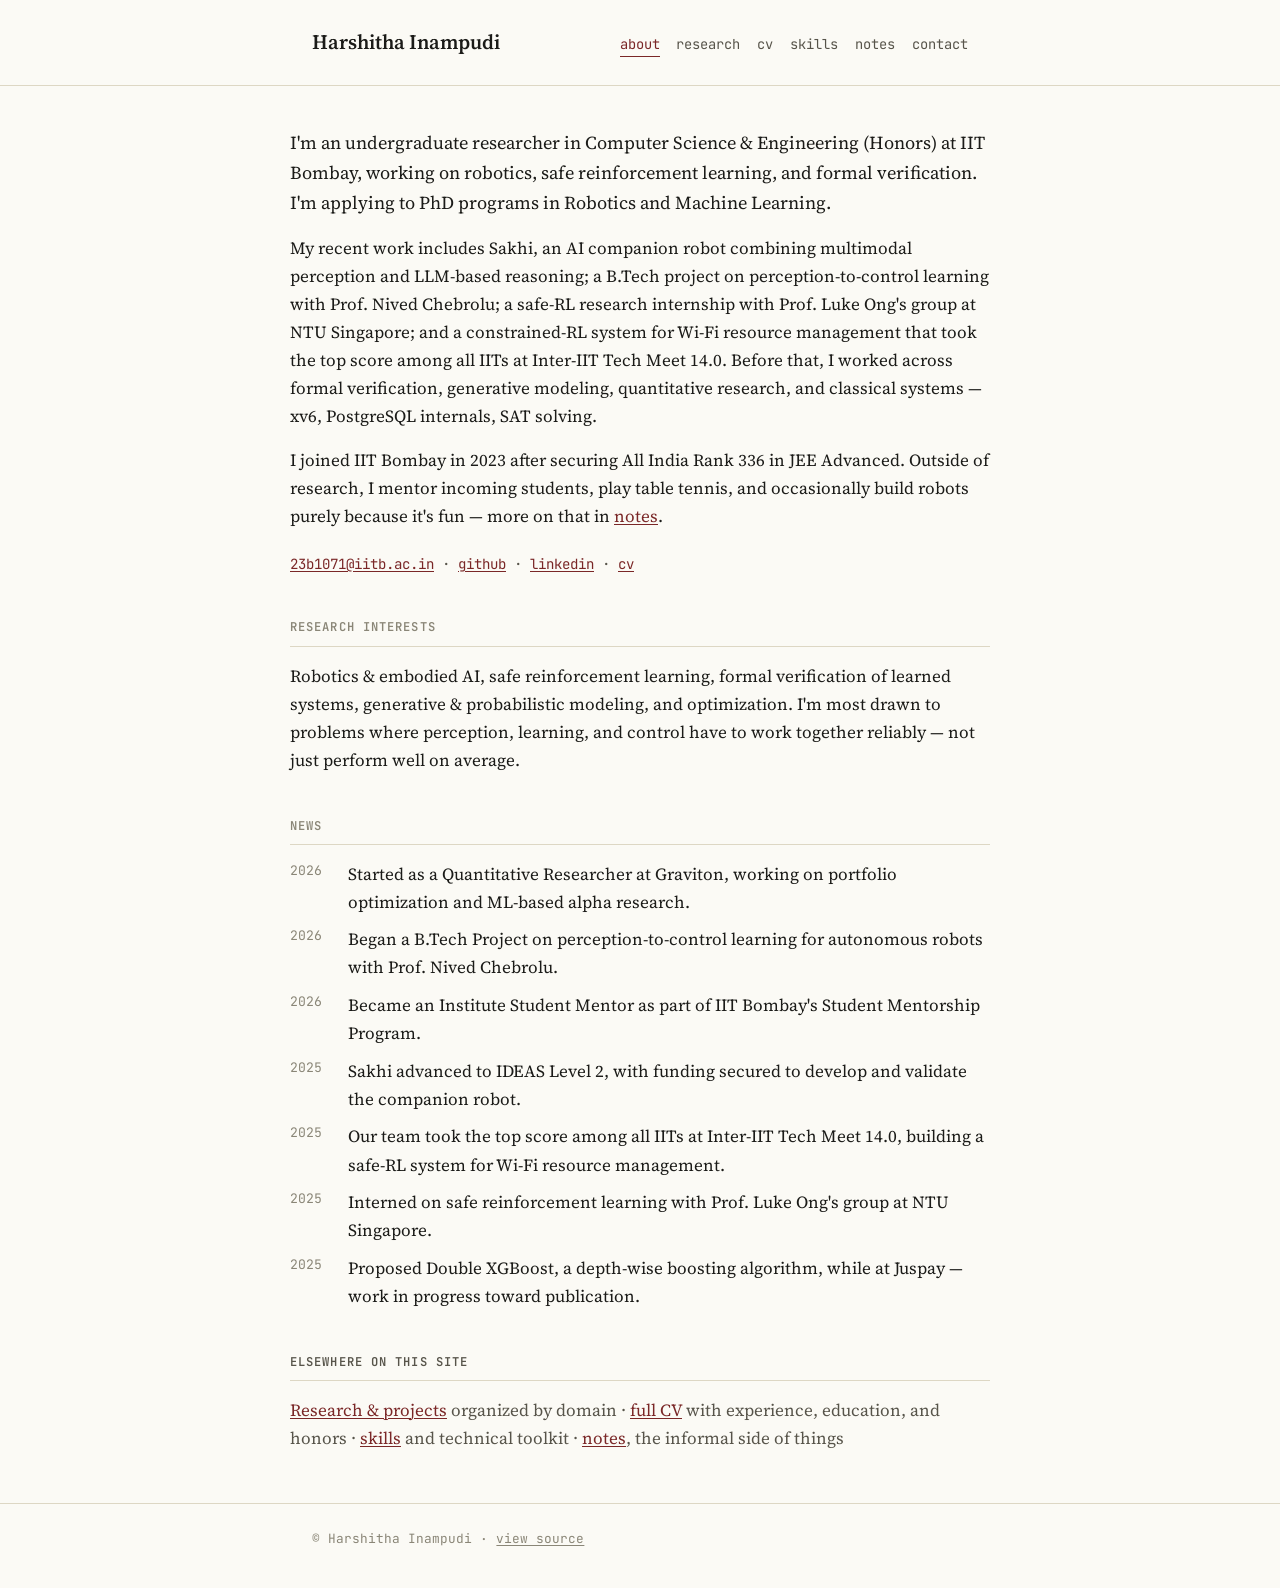
==== commit f166601a: "template changed" ====
--- a/index.html
+++ b/index.html
@@ -3,208 +3,100 @@
 <head>
     <meta charset="UTF-8">
     <meta name="viewport" content="width=device-width, initial-scale=1.0">
-    <meta name="description" content="Harshitha Inampudi: research portfolio on safe reinforcement learning, formal verification, and embodied AI, ahead of PhD applications.">
-    <title>Home | Harshitha Inampudi</title>
+    <meta name="description" content="Harshitha Inampudi — undergraduate researcher at IIT Bombay working on robotics, safe reinforcement learning, and formal verification, applying to PhD programs.">
+    <title>Harshitha Inampudi</title>
     <link rel="preconnect" href="https://fonts.googleapis.com">
     <link rel="preconnect" href="https://fonts.gstatic.com" crossorigin>
-    <link href="https://fonts.googleapis.com/css2?family=Source+Sans+3:wght@400;500;600;700&family=Lora:ital,wght@0,500;0,600;0,700;1,500;1,600&family=JetBrains+Mono:wght@500;600&display=swap" rel="stylesheet">
+    <link href="https://fonts.googleapis.com/css2?family=Source+Serif+4:ital,wght@0,400;0,500;0,600;0,700;1,400;1,500&family=JetBrains+Mono:wght@500;600&display=swap" rel="stylesheet">
     <link rel="stylesheet" href="styles.css">
 </head>
 <body>
-    <div class="hero-bg" aria-hidden="true"></div>
-
     <header class="site-header">
-        <div class="container nav-wrap">
-            <a href="index.html" class="brand">Harshitha Inampudi</a>
-            <button class="menu-toggle" id="menuToggle" aria-label="Toggle menu" aria-expanded="false">Menu</button>
-            <nav id="siteNav" class="site-nav">
-                <a class="active" href="index.html">Home</a>
-                <a href="projects.html">Projects</a>
-                <a href="activities.html">Achievements</a>
-                <a href="interests.html">Skills</a>
-                <a href="musings.html">Musings</a>
-                <a href="contact.html">Contact</a>
+        <div class="page header-row">
+            <a href="index.html" class="site-title">Harshitha Inampudi</a>
+            <nav class="site-nav">
+                <a class="active" href="index.html">about</a>
+                <a href="projects.html">research</a>
+                <a href="activities.html">cv</a>
+                <a href="interests.html">skills</a>
+                <a href="musings.html">notes</a>
+                <a href="contact.html">contact</a>
             </nav>
         </div>
     </header>
 
-    <main>
-        <section class="hero-modern container">
-            <div>
-                <p class="hero-eyebrow">IIT Bombay | CSE Honors + MI and DS Minor | Prospective PhD Researcher</p>
-                <h1 class="hero-title">Building safe, verifiable, and embodied AI — from constrained reinforcement learning to robots that perceive and act.</h1>
-                <p class="hero-lead">
-                    I'm an undergraduate researcher working across robotics, perception-driven control, and machine
-                    learning &mdash; safe reinforcement learning and formal verification in particular &mdash; and I'm
-                    applying to PhD programs in Robotics and Machine Learning. This website captures my research,
-                    projects, and academic record.
-                </p>
-                <div class="hero-actions-modern">
-                    <a class="btn-modern btn-orange" href="projects.html">Explore Projects</a>
-                    <a class="btn-modern btn-outline" href="activities.html">View Achievements</a>
-                </div>
-            </div>
-        </section>
+    <main class="page main">
+        <h1 class="sr-only">Harshitha Inampudi — About</h1>
 
-        <section class="container stats-modern-grid">
-            <article class="stat-card-modern">
-                <h2>4</h2>
-                <p>Research and industry experiences across 2025-26 (Sakhi, Graviton, Juspay, NTU Singapore)</p>
-            </article>
-            <article class="stat-card-modern">
-                <h2>25+</h2>
-                <p>Course, self-driven, and research projects across AI, robotics, systems, and hardware</p>
-            </article>
-            <article class="stat-card-modern">
-                <h2>AIR 336</h2>
-                <p>JEE Advanced rank among 180K+ students</p>
-            </article>
-            <article class="stat-card-modern">
-                <h2 class="xl-stat">Top IIT</h2>
-                <p>Inter-IIT Tech Meet result in RL-based Wi-Fi optimization challenge</p>
-            </article>
-        </section>
-
-        <section class="container section-block" id="research">
-            <div class="section-head">
-                <h2>Research Interests</h2>
-            </div>
-            <p class="lead" style="margin-top: -0.6rem; margin-bottom: 1.4rem;">
-                Grounded in coursework, internships, and R&amp;D projects at IIT Bombay — not aspirational labels.
+        <section class="intro">
+            <p class="lede">
+                I'm an undergraduate researcher in Computer Science &amp; Engineering (Honors) at IIT Bombay,
+                working on robotics, safe reinforcement learning, and formal verification. I'm applying to PhD
+                programs in Robotics and Machine Learning.
             </p>
-            <div class="research-grid">
-                <article class="research-card">
-                    <div class="research-icon">⬢</div>
-                    <h3>Robotics &amp; Embodied AI</h3>
-                    <p>Perception-to-control frameworks combining learned visual representations with RL, and multimodal human-robot interaction on the Sakhi companion robot.</p>
-                </article>
-                <article class="research-card">
-                    <div class="research-icon">◆</div>
-                    <h3>Safe Reinforcement Learning</h3>
-                    <p>Constraint-aware PPO, TRPO, and constrained TD3 for continuous control under safety hazards.</p>
-                </article>
-                <article class="research-card">
-                    <div class="research-icon">▣</div>
-                    <h3>Formal Verification</h3>
-                    <p>Neural closure certificates and timed automata for proving safety of learned and dynamical systems.</p>
-                </article>
-                <article class="research-card">
-                    <div class="research-icon">◇</div>
-                    <h3>Generative &amp; Probabilistic Models</h3>
-                    <p>Diffusion models (DDPM, D3PM), RL-based fine-tuning, and approximate inference (FHMM, Bayesian optimization).</p>
-                </article>
-                <article class="research-card">
-                    <div class="research-icon">▤</div>
-                    <h3>ML Systems &amp; Optimization</h3>
-                    <p>Boosting algorithm design (Double XGBoost), portfolio optimization and alpha research, and cost-based query planning.</p>
-                </article>
-                <article class="research-card">
-                    <div class="research-icon">▧</div>
-                    <h3>Systems &amp; Algorithms</h3>
-                    <p>Kernel and OS internals (xv6), database query processing, and classical algorithm design.</p>
-                </article>
-            </div>
-        </section>
-
-        <section class="container section-block" id="timeline">
-            <div class="section-head">
-                <h2>Timeline</h2>
-            </div>
-            <ol class="timeline" style="list-style: none; margin: 0;">
-                <li class="timeline-item">
-                    <p class="timeline-year">2023</p>
-                    <h3>Joined IIT Bombay</h3>
-                    <ul>
-                        <li>AIR 336 in JEE Advanced (180,000+ candidates); AIR 636 in JEE Main</li>
-                        <li>Began B.Tech in Computer Science &amp; Engineering (Honors), Minor in Machine Intelligence &amp; Data Science</li>
-                        <li>Innovatix startup idea reached the finals (top 10/100+) of the EnB Buzz Competition</li>
-                    </ul>
-                </li>
-                <li class="timeline-item">
-                    <p class="timeline-year">2024</p>
-                    <h3>Systems foundations and mentoring</h3>
-                    <ul>
-                        <li>Data Structures &amp; Algorithms, Digital Logic Design and Computer Architecture coursework and labs</li>
-                        <li>Sports Secretary, CSE Association; Core Team, Yogastha Club</li>
-                        <li>Mentored a face mask detection (OpenCV/CNN) project for the Analytics Club</li>
-                    </ul>
-                </li>
-                <li class="timeline-item">
-                    <p class="timeline-year">2025</p>
-                    <h3>Research internships, Inter-IIT, and founding Sakhi</h3>
-                    <ul>
-                        <li>Safe RL research internship with Prof. Luke Ong's group, NTU Singapore</li>
-                        <li>R&amp;D projects: timed automata theory; neural closure certificates for verification, IIT Bombay</li>
-                        <li>Inter-IIT Tech Meet 14.0 — constrained TD3 for Wi-Fi RRM, top score among all IITs</li>
-                        <li>Software Engineering internship at Juspay: proposed Double XGBoost (Dec '25 – Jan '26)</li>
-                        <li>Technical Lead and Founding Member, Sakhi — an AI companion robot under IIT Bombay's IDEAS Program</li>
-                    </ul>
-                </li>
-                <li class="timeline-item">
-                    <p class="timeline-year">2026 and beyond</p>
-                    <h3>Deepening research, applying to PhD programs</h3>
-                    <ul>
-                        <li>B.Tech Project on perception-to-control learning for autonomous robots with Prof. Nived Chebrolu</li>
-                        <li>Quantitative Researcher at Graviton, building portfolio optimization and ML-based alpha pipelines</li>
-                        <li>Institute Student Mentor, IIT Bombay Student Mentorship Program</li>
-                        <li>Continuing Double XGBoost work toward a potential publication</li>
-                        <li>Applying to PhD programs in Robotics and Machine Learning</li>
-                    </ul>
-                </li>
-            </ol>
-        </section>
-
-        <section class="container future-note reveal" style="margin-bottom: 4rem;">
-            <p class="eyebrow">Looking ahead</p>
             <p>
-                I'm looking to pursue a PhD in Robotics and Machine Learning, continuing work on perception-driven
-                control, safe reinforcement learning, and formal verification for systems that reason and act
-                reliably in the real world.
+                My recent work includes Sakhi, an AI companion robot combining multimodal perception and
+                LLM-based reasoning; a B.Tech project on perception-to-control learning with Prof. Nived
+                Chebrolu; a safe-RL research internship with Prof. Luke Ong's group at NTU Singapore; and a
+                constrained-RL system for Wi-Fi resource management that took the top score among all IITs at
+                Inter-IIT Tech Meet 14.0. Before that, I worked across formal verification, generative
+                modeling, quantitative research, and classical systems &mdash; xv6, PostgreSQL internals, SAT
+                solving.
+            </p>
+            <p>
+                I joined IIT Bombay in 2023 after securing All India Rank 336 in JEE Advanced. Outside of
+                research, I mentor incoming students, play table tennis, and occasionally build robots purely
+                because it's fun &mdash; more on that in <a href="musings.html">notes</a>.
+            </p>
+            <p class="contact-line">
+                <a href="mailto:23b1071@iitb.ac.in">23b1071@iitb.ac.in</a>
+                <span class="sep">&middot;</span>
+                <a href="https://github.com/Harsheys18" target="_blank" rel="noopener noreferrer">github</a>
+                <span class="sep">&middot;</span>
+                <a href="https://www.linkedin.com/in/harshitha-inampudi-69a831293/" target="_blank" rel="noopener noreferrer">linkedin</a>
+                <span class="sep">&middot;</span>
+                <a href="activities.html">cv</a>
             </p>
         </section>
 
-        <section class="container section-block compact home-quick-links">
-            <div class="section-head">
-                <h2>Explore the Website</h2>
-            </div>
-            <div class="cards-grid">
-                <article class="info-card">
-                    <h3>Projects</h3>
-                    <p>Robotics, machine learning, systems, and optimization work organized by domain.</p>
-                    <a class="text-link" href="projects.html">Open Projects</a>
-                </article>
-                <article class="info-card">
-                    <h3>Achievements</h3>
-                    <p>Research internships, education, leadership, and scholastic highlights.</p>
-                    <a class="text-link" href="activities.html">Open Achievements</a>
-                </article>
-                <article class="info-card">
-                    <h3>Skills</h3>
-                    <p>Technical strengths across machine learning, optimization, software systems, and tools.</p>
-                    <a class="text-link" href="interests.html">Open Skills</a>
-                </article>
-                <article class="info-card">
-                    <h3>Musings</h3>
-                    <p>Informal notes and stories from robotics builds, research detours, and life outside the lab.</p>
-                    <a class="text-link" href="musings.html">Open Musings</a>
-                </article>
-            </div>
+        <section>
+            <p class="section-label">Research Interests</p>
+            <p>
+                Robotics &amp; embodied AI, safe reinforcement learning, formal verification of learned systems,
+                generative &amp; probabilistic modeling, and optimization. I'm most drawn to problems where
+                perception, learning, and control have to work together reliably &mdash; not just perform well
+                on average.
+            </p>
         </section>
 
-        <section class="container cta-strip">
-            <h2>Open to research and engineering collaborations</h2>
-            <p class="lead">For projects, internships, or technical discussions, feel free to connect.</p>
-            <a class="btn btn-primary" href="contact.html">Contact Me</a>
+        <section>
+            <p class="section-label">News</p>
+            <ul class="news-list">
+                <li><span class="news-date">2026</span> Started as a Quantitative Researcher at Graviton, working on portfolio optimization and ML-based alpha research.</li>
+                <li><span class="news-date">2026</span> Began a B.Tech Project on perception-to-control learning for autonomous robots with Prof. Nived Chebrolu.</li>
+                <li><span class="news-date">2026</span> Became an Institute Student Mentor as part of IIT Bombay's Student Mentorship Program.</li>
+                <li><span class="news-date">2025</span> Sakhi advanced to IDEAS Level 2, with funding secured to develop and validate the companion robot.</li>
+                <li><span class="news-date">2025</span> Our team took the top score among all IITs at Inter-IIT Tech Meet 14.0, building a safe-RL system for Wi-Fi resource management.</li>
+                <li><span class="news-date">2025</span> Interned on safe reinforcement learning with Prof. Luke Ong's group at NTU Singapore.</li>
+                <li><span class="news-date">2025</span> Proposed Double XGBoost, a depth-wise boosting algorithm, while at Juspay &mdash; work in progress toward publication.</li>
+            </ul>
+        </section>
+
+        <section class="quick-links">
+            <p class="section-label">Elsewhere on this site</p>
+            <p>
+                <a href="projects.html">Research &amp; projects</a> organized by domain &middot;
+                <a href="activities.html">full CV</a> with experience, education, and honors &middot;
+                <a href="interests.html">skills</a> and technical toolkit &middot;
+                <a href="musings.html">notes</a>, the informal side of things
+            </p>
         </section>
     </main>
 
     <footer class="site-footer">
-        <div class="container footer-wrap">
-            <p>Harshitha Inampudi | Research and Engineering Portfolio</p>
-            <p>&copy; <span id="year"></span> All rights reserved.</p>
-        </div>
+        <p class="page">&copy; <span id="year"></span> Harshitha Inampudi &middot; <a href="https://github.com/Harsheys18/Harsheys18.github.io" target="_blank" rel="noopener noreferrer">view source</a></p>
     </footer>
 
     <script src="script.js"></script>
 </body>
-</html>+</html>
--- a/styles.css
+++ b/styles.css
@@ -1,19 +1,13 @@
 :root {
-    --bg: #faf7f0;
-    --surface: #ffffff;
-    --surface-alt: #f2ede1;
-    --ink: #1c2430;
-    --ink-soft: #5c6572;
-    --line: #e1dbca;
+    --bg: #fbfaf5;
+    --text: #1b1b18;
+    --text-soft: #57544a;
+    --text-faint: #8a8677;
+    --rule: #ddd7c4;
+    --rule-strong: #c9c2a9;
     --accent: #7a2727;
-    --accent-deep: #591c1c;
-    --accent-soft: rgba(122, 39, 39, 0.08);
-    --gold: #9c7a2e;
-    --radius: 3px;
-    --radius-lg: 6px;
-    --shadow-sm: 0 1px 3px rgba(28, 24, 12, 0.07);
-    --shadow: 0 10px 26px rgba(28, 24, 12, 0.09);
-    --grid-line: rgba(28, 36, 48, 0.05);
+    --accent-soft: rgba(122, 39, 39, 0.07);
+    --link: #7a2727;
 }
 
 * {
@@ -27,184 +21,98 @@
 }
 
 body {
-    font-family: "Source Sans 3", "Inter", sans-serif;
-    color: var(--ink);
+    font-family: "Source Serif 4", Georgia, "Times New Roman", serif;
+    font-size: 17px;
+    color: var(--text);
     background: var(--bg);
-    line-height: 1.68;
+    line-height: 1.65;
+}
+
+.mono {
+    font-family: "JetBrains Mono", "Courier New", monospace;
 }
 
 a {
-    color: inherit;
+    color: var(--link);
+    text-decoration-thickness: 1px;
+    text-underline-offset: 2px;
+}
+
+a:hover {
+    color: var(--accent);
 }
 
 h1,
 h2,
-h3,
-h4,
-h5,
-h6 {
+h3 {
+    font-family: "Source Serif 4", Georgia, serif;
+    font-weight: 600;
+    line-height: 1.3;
+    color: var(--text);
     margin: 0;
-    line-height: 1.24;
-    font-family: "Lora", serif;
+}
+
+p {
+    margin: 0 0 1rem;
+}
+
+p:last-child {
+    margin-bottom: 0;
+}
+
+ul,
+ol {
+    margin: 0;
+    padding: 0;
+}
+
+.page {
+    width: 100%;
+    max-width: 700px;
+    margin: 0 auto;
+    padding: 0 1.4rem;
+}
+
+/* ---------- Header ---------- */
+.site-header {
+    border-bottom: 1px solid var(--rule);
+    padding: 1.6rem 0;
+}
+
+.header-row {
+    display: flex;
+    flex-wrap: wrap;
+    align-items: baseline;
+    justify-content: space-between;
+    gap: 0.6rem 1.4rem;
+}
+
+.site-title {
+    font-family: "Source Serif 4", Georgia, serif;
+    font-size: 1.28rem;
     font-weight: 600;
-    color: var(--ink);
-}
-
-.mono {
-    font-family: "JetBrains Mono", monospace;
-}
-
-@media (prefers-reduced-motion: no-preference) {
-    .reveal {
-        opacity: 0;
-        transform: translateY(14px);
-        transition: opacity 0.6s ease, transform 0.6s ease;
-    }
-
-    .reveal.in-view {
-        opacity: 1;
-        transform: none;
-    }
-}
-
-.scroll-progress {
-    position: fixed;
-    top: 0;
-    left: 0;
-    height: 2px;
-    width: 0%;
-    background: var(--accent);
-    z-index: 60;
-    transition: width 0.1s linear;
-}
-
-.back-to-top {
-    position: fixed;
-    right: 1.4rem;
-    bottom: 1.4rem;
-    width: 44px;
-    height: 44px;
-    border-radius: var(--radius);
-    background: var(--ink);
-    color: var(--bg);
-    border: none;
-    display: flex;
-    align-items: center;
-    justify-content: center;
-    font-size: 1.05rem;
-    font-family: "Lora", serif;
-    cursor: pointer;
-    box-shadow: var(--shadow);
-    opacity: 0;
-    pointer-events: none;
-    transform: translateY(8px);
-    transition: 0.25s ease;
-    z-index: 40;
-}
-
-.back-to-top:hover {
-    background: var(--accent);
-}
-
-.back-to-top.visible {
-    opacity: 1;
-    pointer-events: auto;
-    transform: none;
-}
-
-p {
-    margin: 0;
-}
-
-.container {
-    width: min(1180px, 92vw);
-    margin: 0 auto;
-}
-
-.hero-bg {
-    position: absolute;
-    top: 0;
-    left: 0;
-    right: 0;
-    min-height: 760px;
-    background: var(--bg);
-    z-index: -3;
-    overflow: hidden;
-    border-bottom: 1px solid var(--line);
-}
-
-.hero-bg::before {
-    content: "";
-    position: absolute;
-    inset: 0;
-    background-image:
-        linear-gradient(var(--grid-line) 1px, transparent 1px),
-        linear-gradient(90deg, var(--grid-line) 1px, transparent 1px);
-    background-size: 42px 42px;
-    mask-image: linear-gradient(to bottom, rgba(0, 0, 0, 1) 40%, rgba(0, 0, 0, 0) 100%);
-    -webkit-mask-image: linear-gradient(to bottom, rgba(0, 0, 0, 1) 40%, rgba(0, 0, 0, 0) 100%);
-}
-
-.page-bg {
-    position: fixed;
-    inset: 0;
-    z-index: -3;
-    pointer-events: none;
-    background: var(--bg);
-}
-
-.shape {
-    display: none;
-}
-
-.site-header {
-    position: sticky;
-    top: 0;
-    z-index: 30;
-    backdrop-filter: blur(8px);
-    background: rgba(250, 247, 240, 0.92);
-    border-bottom: 1px solid var(--line);
-}
-
-.nav-wrap {
-    min-height: 78px;
-    display: flex;
-    align-items: center;
-    justify-content: space-between;
-}
-
-.brand {
     text-decoration: none;
-    font-family: "Lora", serif;
-    font-style: italic;
-    font-size: 1.5rem;
-    font-weight: 600;
-    letter-spacing: -0.01em;
-    color: var(--ink);
+    color: var(--text);
+    letter-spacing: -0.005em;
 }
 
 .site-nav {
     display: flex;
-    align-items: center;
-    gap: 0.3rem;
+    flex-wrap: wrap;
+    gap: 0.15rem 1.05rem;
+    font-family: "JetBrains Mono", monospace;
+    font-size: 0.86rem;
 }
 
 .site-nav a {
     text-decoration: none;
-    color: var(--ink-soft);
-    font-weight: 600;
-    font-size: 0.88rem;
-    letter-spacing: 0.03em;
-    text-transform: uppercase;
-    padding: 0.5rem 0.9rem;
-    border-radius: var(--radius);
-    border-bottom: 2px solid transparent;
-    transition: 0.2s ease;
+    color: var(--text-soft);
+    border-bottom: 1px solid transparent;
+    padding-bottom: 1px;
 }
 
 .site-nav a:hover {
-    color: var(--ink);
-    border-bottom-color: var(--line);
+    color: var(--accent);
 }
 
 .site-nav a.active {
@@ -212,639 +120,287 @@
     border-bottom-color: var(--accent);
 }
 
-.menu-toggle {
-    display: none;
-    border: 1px solid var(--line);
-    background: var(--surface);
-    color: var(--ink);
-    padding: 0.55rem 0.8rem;
-    border-radius: var(--radius);
-    font-weight: 700;
-    cursor: pointer;
-}
-
-.hero-modern {
-    padding: 5rem 0 3rem;
-}
-
-.hero-eyebrow {
-    font-family: "JetBrains Mono", monospace;
+/* ---------- Main layout ---------- */
+.main {
+    padding: 2.6rem 0 3.2rem;
+}
+
+.sr-only {
+    position: absolute;
+    width: 1px;
+    height: 1px;
+    padding: 0;
+    margin: -1px;
+    overflow: hidden;
+    clip: rect(0, 0, 0, 0);
+    white-space: nowrap;
+    border: 0;
+}
+
+.intro {
+    margin-bottom: 2.6rem;
+}
+
+.lede {
+    font-size: 1.14rem;
+    color: var(--text);
+}
+
+.contact-line {
+    margin-top: 1.4rem;
+    font-family: "JetBrains Mono", monospace;
+    font-size: 0.88rem;
+    color: var(--text-soft);
+}
+
+section + section {
+    margin-top: 2.6rem;
+}
+
+.page-title {
+    font-size: 1.55rem;
+    margin-bottom: 0.5rem;
+}
+
+.page-intro {
+    color: var(--text-soft);
+    margin-bottom: 1.8rem;
+}
+
+.page-head {
+    margin-bottom: 2.2rem;
+    padding-bottom: 1.4rem;
+    border-bottom: 1px solid var(--rule);
+}
+
+/* ---------- Section labels ---------- */
+.section-label {
+    font-family: "JetBrains Mono", monospace;
+    text-transform: uppercase;
+    letter-spacing: 0.09em;
+    font-size: 0.76rem;
+    font-weight: 600;
+    color: var(--text-faint);
+    margin: 0 0 0.9rem;
+    padding-bottom: 0.55rem;
+    border-bottom: 1px solid var(--rule);
+}
+
+.section-note {
+    color: var(--text-soft);
+    font-size: 0.96rem;
+    margin: -0.4rem 0 1.1rem;
+    font-style: italic;
+}
+
+/* ---------- Jump nav (domains) ---------- */
+.jump-nav {
+    font-family: "JetBrains Mono", monospace;
+    font-size: 0.85rem;
+    color: var(--text-faint);
+    margin-top: 1.1rem;
+}
+
+.jump-nav a {
+    color: var(--text-soft);
+    text-decoration: none;
+    border-bottom: 1px dotted var(--rule-strong);
+}
+
+.jump-nav a:hover {
     color: var(--accent);
-    font-size: 0.86rem;
+    border-bottom-color: var(--accent);
+}
+
+.jump-nav .sep {
+    color: var(--rule-strong);
+    padding: 0 0.4rem;
+}
+
+/* ---------- Entries (projects / cv / notes) ---------- */
+.entry-list {
+    display: grid;
+    gap: 1.5rem;
+}
+
+.entry {
+    padding-bottom: 1.5rem;
+    border-bottom: 1px solid var(--rule);
+}
+
+.entry:last-child {
+    border-bottom: none;
+    padding-bottom: 0;
+}
+
+.entry-title {
+    font-size: 1.05rem;
     font-weight: 600;
-    text-transform: uppercase;
-    letter-spacing: 0.08em;
-    margin-bottom: 1.4rem;
-}
-
-.hero-title {
-    font-size: clamp(2.2rem, 4.4vw, 3.7rem);
-    max-width: 880px;
-    letter-spacing: -0.01em;
-    margin-bottom: 1.4rem;
+    margin-bottom: 0.18rem;
+}
+
+.entry-meta {
+    font-style: italic;
+    color: var(--text-soft);
+    font-size: 0.92rem;
+    margin-bottom: 0.5rem;
+}
+
+.entry-body {
+    color: var(--text);
+    font-size: 0.98rem;
+}
+
+.entry-links {
+    margin-top: 0.5rem;
+    font-family: "JetBrains Mono", monospace;
+    font-size: 0.84rem;
+}
+
+.entry-links a {
+    text-decoration: none;
+    border-bottom: 1px solid var(--rule-strong);
+}
+
+.entry-links a:hover {
+    border-bottom-color: var(--accent);
+}
+
+.entry-links .sep {
+    color: var(--rule-strong);
+    padding: 0 0.35rem;
+}
+
+/* ---------- News / timeline list ---------- */
+.news-list,
+.simple-list {
+    list-style: none;
+    display: grid;
+    gap: 0.6rem;
+}
+
+.news-list li,
+.simple-list li {
+    padding-left: 3.6rem;
+    position: relative;
+    color: var(--text);
+}
+
+.news-date {
+    position: absolute;
+    left: 0;
+    font-family: "JetBrains Mono", monospace;
+    font-size: 0.82rem;
+    color: var(--text-faint);
+}
+
+/* ---------- Definition-style skill/course lists ---------- */
+.deflist {
+    display: grid;
+    gap: 0.95rem;
+}
+
+.deflist-row {
+    display: grid;
+    grid-template-columns: 176px 1fr;
+    gap: 1rem;
+    align-items: baseline;
+}
+
+.deflist-row dt {
     font-weight: 600;
-}
-
-.hero-lead {
-    max-width: 780px;
-    color: var(--ink-soft);
-    font-size: clamp(1.02rem, 1.3vw, 1.18rem);
-    margin-bottom: 2.1rem;
-}
-
-.hero-actions-modern {
-    display: flex;
-    flex-wrap: wrap;
-    gap: 0.9rem;
-}
-
-.btn-modern,
-.btn {
-    display: inline-flex;
-    align-items: center;
-    justify-content: center;
-    text-decoration: none;
-    border-radius: var(--radius);
-    font-weight: 600;
-    font-size: 0.95rem;
-    transition: 0.2s ease;
-}
-
-.btn-modern {
-    padding: 0.78rem 1.5rem;
-}
-
-.btn-orange,
-.btn-primary {
-    background: var(--ink);
-    color: var(--bg);
-    border: 1px solid var(--ink);
-}
-
-.btn-orange:hover,
-.btn-primary:hover {
-    background: var(--accent);
-    border-color: var(--accent);
-}
-
-.btn-outline,
-.btn-ghost {
-    border: 1px solid var(--ink);
-    background: transparent;
-    color: var(--ink);
-}
-
-.btn-outline:hover,
-.btn-ghost:hover {
-    border-color: var(--accent);
-    color: var(--accent);
-    background: var(--accent-soft);
-}
-
-.btn {
-    padding: 0.72rem 1.4rem;
-}
-
-.stats-modern-grid {
-    display: grid;
-    grid-template-columns: repeat(4, minmax(0, 1fr));
-    gap: 0;
-    margin: 2.4rem 0 5rem;
-    border-top: 1px solid var(--line);
-    border-left: 1px solid var(--line);
-}
-
-.stat-card-modern {
-    background: var(--surface);
-    border-right: 1px solid var(--line);
-    border-bottom: 1px solid var(--line);
-    border-radius: 0;
-    box-shadow: none;
-    padding: 1.5rem 1.3rem;
-    min-height: 160px;
-}
-
-.stat-card-modern h2 {
-    font-size: clamp(1.7rem, 2vw, 2.4rem);
-    color: var(--accent);
-    margin-bottom: 0.7rem;
-    font-weight: 600;
-}
-
-.stat-card-modern .xl-stat {
-    font-size: clamp(1.35rem, 1.8vw, 1.9rem);
-}
-
-.stat-card-modern p {
-    color: var(--ink-soft);
-    font-size: 0.96rem;
-}
-
-.page-main {
-    padding: 3.2rem 0 4.8rem;
-}
-
-.section-block {
-    margin-bottom: 4.2rem;
-}
-
-.section-block.compact {
-    margin-bottom: 2.5rem;
-}
-
-.eyebrow {
-    font-family: "JetBrains Mono", monospace;
-    color: var(--accent);
-    text-transform: uppercase;
-    font-size: 0.8rem;
-    font-weight: 600;
-    letter-spacing: 0.1em;
-    margin-bottom: 0.7rem;
-}
-
-.lead {
-    margin-top: 1rem;
-    max-width: 820px;
-    color: var(--ink-soft);
-    font-size: 1.08rem;
-}
-
-.section-head {
-    display: flex;
-    justify-content: space-between;
-    align-items: flex-end;
-    gap: 1rem;
-    margin-bottom: 1.4rem;
-    padding-bottom: 0.8rem;
-    border-bottom: 1px solid var(--line);
-}
-
-.section-head h2,
-.section-block h2 {
-    font-size: clamp(1.5rem, 2.4vw, 1.9rem);
-    letter-spacing: -0.01em;
-    font-weight: 600;
-}
-
-.cards-grid {
-    display: grid;
-    grid-template-columns: repeat(auto-fit, minmax(260px, 1fr));
-    gap: 1rem;
-}
-
-.info-card,
-.panel {
-    background: var(--surface);
-    border: 1px solid var(--line);
-    border-radius: var(--radius-lg);
-    box-shadow: var(--shadow-sm);
-    padding: 1.4rem 1.3rem;
-    transition: 0.2s ease;
-}
-
-.info-card:hover {
-    border-color: rgba(122, 39, 39, 0.28);
-    box-shadow: var(--shadow);
-}
-
-.info-card h3,
-.panel h3 {
-    font-size: 1.14rem;
-    margin-bottom: 0.55rem;
-    font-weight: 600;
-}
-
-.info-card p,
-.panel p {
-    color: var(--ink-soft);
-}
-
-.project-card .pill-row {
-    margin: 0.8rem 0 0.15rem;
-}
-
-.project-card .pill {
-    font-size: 0.76rem;
-    padding: 0.28rem 0.6rem;
-}
-
-.project-card .meta {
-    margin-top: 0.9rem;
-    font-size: 0.82rem;
-    font-family: "JetBrains Mono", monospace;
-    color: var(--gold);
-    font-weight: 600;
-}
-
-.two-column {
-    display: grid;
-    grid-template-columns: 1fr 1fr;
-    gap: 1.1rem;
-}
-
-.text-link {
-    display: inline-flex;
-    margin-top: 0.75rem;
-    color: var(--accent);
-    text-decoration: none;
-    font-weight: 600;
-    border-bottom: 1px solid transparent;
-}
-
-.text-link:hover {
-    border-bottom-color: var(--accent);
-}
-
-.fancy-list {
-    list-style: none;
-    padding: 0;
+    font-size: 0.94rem;
+}
+
+.deflist-row dd {
     margin: 0;
-    display: grid;
-    gap: 0.55rem;
-}
-
-.fancy-list li {
-    background: var(--surface);
-    border: 1px solid var(--line);
-    border-left: 3px solid var(--accent);
-    border-radius: var(--radius);
-    padding: 0.78rem 0.95rem;
-    color: var(--ink);
-}
-
-.contact-form {
-    display: grid;
-    gap: 0.7rem;
-    max-width: 720px;
-}
-
-.contact-form label {
-    font-weight: 600;
-    color: var(--ink);
-    font-size: 0.92rem;
-}
-
-.contact-form input,
-.contact-form textarea {
-    width: 100%;
-    border: 1px solid var(--line);
-    border-radius: var(--radius);
-    padding: 0.75rem 0.9rem;
-    background: var(--surface);
-    color: var(--ink);
-    font: inherit;
-}
-
-.contact-form input:focus,
-.contact-form textarea:focus {
-    outline: none;
-    border-color: var(--accent);
-    box-shadow: 0 0 0 3px var(--accent-soft);
-}
-
-.cta-strip {
-    margin-bottom: 4.8rem;
-    border-radius: var(--radius-lg);
-    padding: 2.2rem 1.6rem;
-    background: var(--ink);
-    color: var(--bg);
-    border: 1px solid var(--ink);
-}
-
-.cta-strip h2,
-.cta-strip .lead {
-    color: var(--bg);
-}
-
-.cta-strip .lead {
-    margin-bottom: 1.1rem;
-    opacity: 0.78;
-}
-
-.cta-strip .btn-primary {
-    background: var(--bg);
-    color: var(--ink);
-    border-color: var(--bg);
-}
-
-.cta-strip .btn-primary:hover {
-    background: var(--accent);
-    color: var(--bg);
-    border-color: var(--accent);
-}
-
-.site-footer {
-    border-top: 1px solid var(--line);
-    background: var(--surface-alt);
-}
-
-.footer-wrap {
-    min-height: 76px;
-    display: flex;
-    align-items: center;
-    justify-content: space-between;
-    gap: 1rem;
-    color: var(--ink-soft);
-    font-size: 0.9rem;
-}
-
-@media (max-width: 960px) {
-    .stats-modern-grid {
-        grid-template-columns: repeat(2, minmax(0, 1fr));
-    }
-
-    .two-column {
-        grid-template-columns: 1fr;
-    }
-}
-
-@media (max-width: 780px) {
-    .menu-toggle {
-        display: inline-flex;
-    }
-
-    .site-nav {
-        display: none;
-        position: absolute;
-        top: calc(100% + 2px);
-        left: 0;
-        right: 0;
-        background: var(--surface);
-        border-bottom: 1px solid var(--line);
-        box-shadow: var(--shadow-sm);
-        padding: 0.8rem;
-        flex-direction: column;
-        align-items: stretch;
-        gap: 0.3rem;
-    }
-
-    .site-nav a {
-        text-align: center;
-    }
-
-    .site-nav.active {
-        display: flex;
-    }
-
-    .hero-modern {
-        padding-top: 3.5rem;
-    }
-
-    .stats-modern-grid {
-        grid-template-columns: 1fr;
-    }
-
-    .hero-bg {
-        min-height: 900px;
-    }
-
-    .footer-wrap {
-        flex-direction: column;
-        justify-content: center;
-        padding: 0.9rem 0;
-        text-align: center;
-    }
-}
-
-/* ---------- Research interest cards ---------- */
-.research-grid {
-    display: grid;
-    grid-template-columns: repeat(auto-fit, minmax(240px, 1fr));
-    gap: 1rem;
-}
-
-.research-card {
-    background: var(--surface);
-    border: 1px solid var(--line);
-    border-radius: var(--radius-lg);
-    box-shadow: var(--shadow-sm);
-    padding: 1.4rem 1.3rem;
-    transition: 0.2s ease;
-}
-
-.research-card:hover {
-    transform: translateY(-2px);
-    box-shadow: var(--shadow);
-    border-color: rgba(122, 39, 39, 0.3);
-}
-
-.research-icon {
-    width: 38px;
-    height: 38px;
-    border-radius: var(--radius);
-    display: flex;
-    align-items: center;
-    justify-content: center;
-    background: var(--accent-soft);
-    border: 1px solid rgba(122, 39, 39, 0.22);
-    color: var(--accent);
-    font-size: 1.15rem;
-    margin-bottom: 0.9rem;
-    font-family: "Lora", serif;
-}
-
-.research-card h3 {
-    font-size: 1.05rem;
-    margin-bottom: 0.4rem;
-}
-
-.research-card p {
-    color: var(--ink-soft);
-    font-size: 0.93rem;
-}
-
-/* ---------- Timeline ---------- */
-.timeline {
-    position: relative;
-    display: grid;
-    gap: 1.6rem;
-    padding-left: 1.9rem;
-    border-left: 1px solid var(--line);
-}
-
-.timeline-item {
-    position: relative;
-}
-
-.timeline-item::before {
-    content: "";
-    position: absolute;
-    left: -2.38rem;
-    top: 0.25rem;
-    width: 10px;
-    height: 10px;
-    border-radius: 999px;
-    background: var(--bg);
-    border: 2px solid var(--accent);
-}
-
-.timeline-year {
-    font-family: "JetBrains Mono", monospace;
-    color: var(--accent);
-    font-weight: 600;
-    font-size: 0.86rem;
-    letter-spacing: 0.04em;
-    margin-bottom: 0.35rem;
-    text-transform: uppercase;
-}
-
-.timeline-item h3 {
-    font-size: 1.1rem;
-    margin-bottom: 0.45rem;
-}
-
-.timeline-item ul {
-    margin: 0;
-    padding-left: 1.1rem;
-    color: var(--ink-soft);
-    display: grid;
-    gap: 0.32rem;
-}
-
-/* ---------- Skill / tag pills ---------- */
-.pill-row {
-    display: flex;
-    flex-wrap: wrap;
-    gap: 0.45rem;
-}
-
-.pill {
-    display: inline-flex;
-    align-items: center;
-    padding: 0.38rem 0.75rem;
-    border-radius: var(--radius);
-    background: var(--surface-alt);
-    border: 1px solid var(--line);
-    color: var(--ink);
-    font-family: "JetBrains Mono", monospace;
-    font-size: 0.8rem;
-    font-weight: 500;
-}
-
-/* ---------- Future / aspirational callout ---------- */
-.future-note {
-    border: 1px dashed rgba(156, 122, 46, 0.5);
-    background: rgba(156, 122, 46, 0.06);
-    border-radius: var(--radius-lg);
-    padding: 1.25rem 1.4rem;
-}
-
-.future-note .eyebrow {
-    color: var(--gold);
-}
-
-.future-note p {
-    color: var(--ink-soft);
-}
-
-/* ---------- Domain quick-nav ---------- */
-.domain-nav {
-    display: flex;
-    flex-wrap: wrap;
-    gap: 0.5rem;
-    margin-top: 1.3rem;
-}
-
-.domain-nav a {
-    text-decoration: none;
-    color: var(--ink);
-    font-weight: 600;
-    font-size: 0.86rem;
-    padding: 0.42rem 0.85rem;
-    border-radius: 999px;
-    border: 1px solid var(--line);
-    background: var(--surface);
-    transition: 0.2s ease;
-}
-
-.domain-nav a:hover {
-    border-color: var(--accent);
-    color: var(--accent);
-    background: var(--accent-soft);
-}
-
-/* ---------- Musings ---------- */
-.musing-grid {
-    display: grid;
-    grid-template-columns: repeat(auto-fit, minmax(280px, 1fr));
-    gap: 1.1rem;
-}
-
-.musing-card {
-    background: var(--surface);
-    border: 1px solid var(--line);
-    border-radius: var(--radius-lg);
-    box-shadow: var(--shadow-sm);
-    padding: 1.5rem 1.4rem;
-    transition: 0.2s ease;
-}
-
-.musing-card:hover {
-    transform: translateY(-2px);
-    box-shadow: var(--shadow);
-    border-color: rgba(122, 39, 39, 0.28);
-}
-
-.musing-card .musing-tag {
-    font-family: "JetBrains Mono", monospace;
-    color: var(--gold);
-    text-transform: uppercase;
-    font-size: 0.74rem;
-    font-weight: 600;
-    letter-spacing: 0.08em;
-    margin-bottom: 0.6rem;
-}
-
-.musing-card h3 {
-    font-size: 1.1rem;
-    margin-bottom: 0.55rem;
-}
-
-.musing-card p {
-    color: var(--ink-soft);
-    font-size: 0.96rem;
-}
-
-.musing-more {
-    border: 1px dashed var(--line);
-    background: transparent;
-    box-shadow: none;
-    display: flex;
-    align-items: center;
-    justify-content: center;
-    text-align: center;
-    color: var(--ink-soft);
-    font-style: italic;
-}
-
-/* ---------- Coursework table ---------- */
-.course-table {
-    display: grid;
-    gap: 0.9rem;
-}
-
-.course-row {
-    display: grid;
-    grid-template-columns: 180px 1fr;
-    gap: 0.9rem;
-    align-items: start;
-}
-
-.course-row dt {
-    font-weight: 600;
-    color: var(--ink);
-    font-size: 0.92rem;
-    font-family: "Lora", serif;
-}
-
-.course-row dd {
-    margin: 0;
-    color: var(--ink-soft);
-}
-
-@media (max-width: 640px) {
-    .course-row {
+    color: var(--text-soft);
+}
+
+@media (max-width: 620px) {
+    .deflist-row {
         grid-template-columns: 1fr;
         gap: 0.2rem;
     }
 }
+
+/* ---------- Notes / musings ---------- */
+.note {
+    padding-bottom: 1.6rem;
+    border-bottom: 1px solid var(--rule);
+}
+
+.note:last-child {
+    border-bottom: none;
+    padding-bottom: 0;
+}
+
+.note-tag {
+    font-family: "JetBrains Mono", monospace;
+    text-transform: uppercase;
+    letter-spacing: 0.07em;
+    font-size: 0.72rem;
+    color: var(--text-faint);
+    margin-bottom: 0.35rem;
+}
+
+.note-title {
+    font-size: 1.08rem;
+    margin-bottom: 0.4rem;
+}
+
+.note-body {
+    color: var(--text);
+}
+
+.note-more {
+    color: var(--text-faint);
+    font-style: italic;
+}
+
+/* ---------- Contact page ---------- */
+.contact-list {
+    list-style: none;
+    display: grid;
+    gap: 0.55rem;
+}
+
+.contact-list dt {
+    display: inline;
+    font-family: "JetBrains Mono", monospace;
+    font-size: 0.82rem;
+    color: var(--text-faint);
+    width: 6.5rem;
+}
+
+/* ---------- Quick links / footer nav on home ---------- */
+.quick-links p {
+    color: var(--text-soft);
+}
+
+/* ---------- Footer ---------- */
+.site-footer {
+    border-top: 1px solid var(--rule);
+    padding: 1.5rem 0 2.4rem;
+    color: var(--text-faint);
+    font-family: "JetBrains Mono", monospace;
+    font-size: 0.8rem;
+}
+
+.site-footer a {
+    color: var(--text-faint);
+}
+
+.site-footer a:hover {
+    color: var(--accent);
+}
+
+@media (max-width: 480px) {
+    body {
+        font-size: 16px;
+    }
+
+    .deflist-row dt {
+        margin-bottom: 0.1rem;
+    }
+}
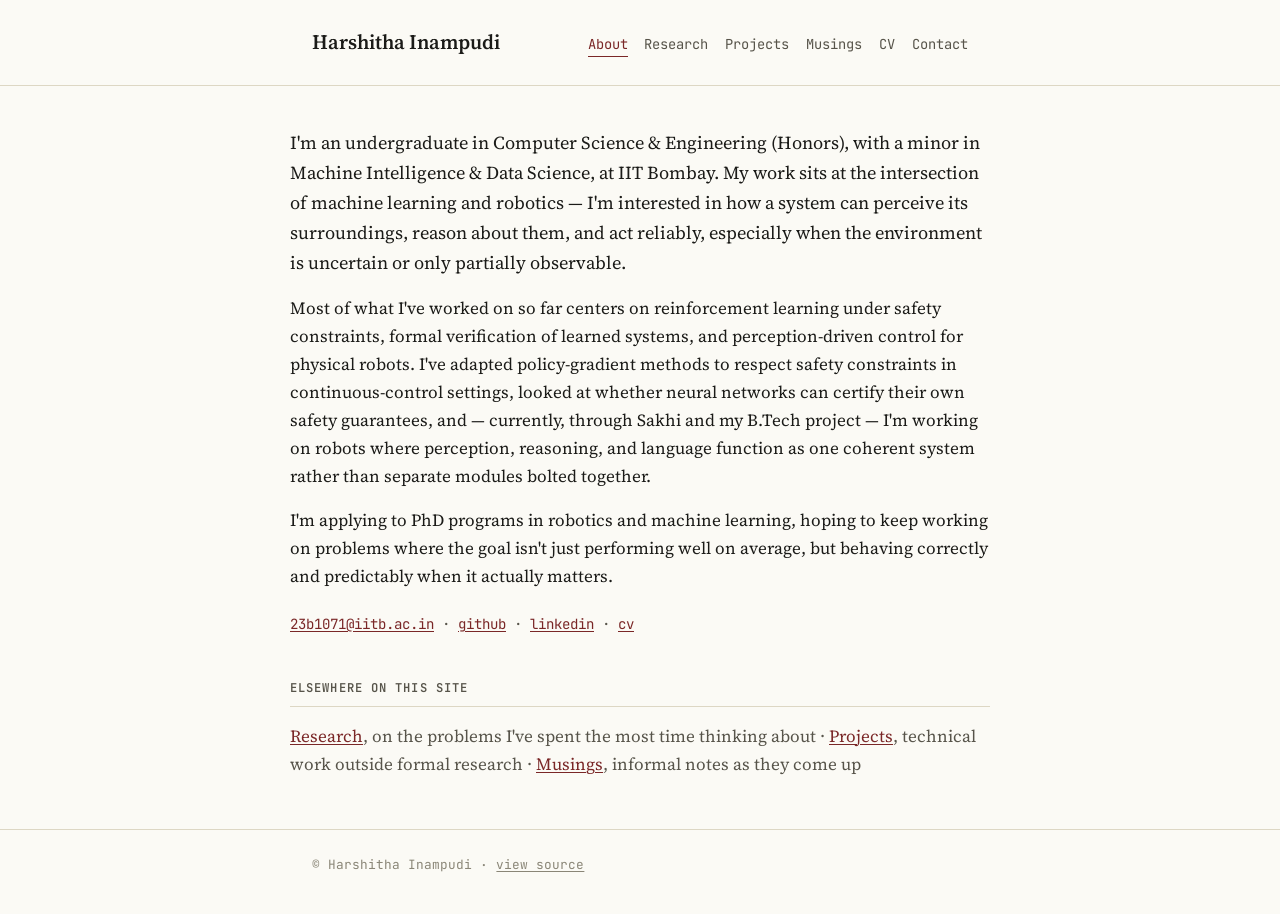
==== commit 1f28da52: "added template" ====
--- a/index.html
+++ b/index.html
@@ -3,7 +3,7 @@
 <head>
     <meta charset="UTF-8">
     <meta name="viewport" content="width=device-width, initial-scale=1.0">
-    <meta name="description" content="Harshitha Inampudi — undergraduate researcher at IIT Bombay working on robotics, safe reinforcement learning, and formal verification, applying to PhD programs.">
+    <meta name="description" content="Harshitha Inampudi — undergraduate researcher at IIT Bombay working on robotics, reinforcement learning, and formal verification.">
     <title>Harshitha Inampudi</title>
     <link rel="preconnect" href="https://fonts.googleapis.com">
     <link rel="preconnect" href="https://fonts.gstatic.com" crossorigin>
@@ -15,12 +15,12 @@
         <div class="page header-row">
             <a href="index.html" class="site-title">Harshitha Inampudi</a>
             <nav class="site-nav">
-                <a class="active" href="index.html">about</a>
-                <a href="projects.html">research</a>
-                <a href="activities.html">cv</a>
-                <a href="interests.html">skills</a>
-                <a href="musings.html">notes</a>
-                <a href="contact.html">contact</a>
+                <a class="active" href="index.html">About</a>
+                <a href="research.html">Research</a>
+                <a href="projects.html">Projects</a>
+                <a href="musings.html">Musings</a>
+                <a href="cv.html">CV</a>
+                <a href="contact.html">Contact</a>
             </nav>
         </div>
     </header>
@@ -30,23 +30,25 @@
 
         <section class="intro">
             <p class="lede">
-                I'm an undergraduate researcher in Computer Science &amp; Engineering (Honors) at IIT Bombay,
-                working on robotics, safe reinforcement learning, and formal verification. I'm applying to PhD
-                programs in Robotics and Machine Learning.
+                I'm an undergraduate in Computer Science &amp; Engineering (Honors), with a minor in Machine
+                Intelligence &amp; Data Science, at IIT Bombay. My work sits at the intersection of machine
+                learning and robotics &mdash; I'm interested in how a system can perceive its surroundings,
+                reason about them, and act reliably, especially when the environment is uncertain or only
+                partially observable.
             </p>
             <p>
-                My recent work includes Sakhi, an AI companion robot combining multimodal perception and
-                LLM-based reasoning; a B.Tech project on perception-to-control learning with Prof. Nived
-                Chebrolu; a safe-RL research internship with Prof. Luke Ong's group at NTU Singapore; and a
-                constrained-RL system for Wi-Fi resource management that took the top score among all IITs at
-                Inter-IIT Tech Meet 14.0. Before that, I worked across formal verification, generative
-                modeling, quantitative research, and classical systems &mdash; xv6, PostgreSQL internals, SAT
-                solving.
+                Most of what I've worked on so far centers on reinforcement learning under safety constraints,
+                formal verification of learned systems, and perception-driven control for physical robots.
+                I've adapted policy-gradient methods to respect safety constraints in continuous-control
+                settings, looked at whether neural networks can certify their own safety guarantees, and &mdash;
+                currently, through Sakhi and my B.Tech project &mdash; I'm working on robots where perception,
+                reasoning, and language function as one coherent system rather than separate modules bolted
+                together.
             </p>
             <p>
-                I joined IIT Bombay in 2023 after securing All India Rank 336 in JEE Advanced. Outside of
-                research, I mentor incoming students, play table tennis, and occasionally build robots purely
-                because it's fun &mdash; more on that in <a href="musings.html">notes</a>.
+                I'm applying to PhD programs in robotics and machine learning, hoping to keep working on
+                problems where the goal isn't just performing well on average, but behaving correctly and
+                predictably when it actually matters.
             </p>
             <p class="contact-line">
                 <a href="mailto:23b1071@iitb.ac.in">23b1071@iitb.ac.in</a>
@@ -55,40 +57,16 @@
                 <span class="sep">&middot;</span>
                 <a href="https://www.linkedin.com/in/harshitha-inampudi-69a831293/" target="_blank" rel="noopener noreferrer">linkedin</a>
                 <span class="sep">&middot;</span>
-                <a href="activities.html">cv</a>
+                <a href="cv.html">cv</a>
             </p>
-        </section>
-
-        <section>
-            <p class="section-label">Research Interests</p>
-            <p>
-                Robotics &amp; embodied AI, safe reinforcement learning, formal verification of learned systems,
-                generative &amp; probabilistic modeling, and optimization. I'm most drawn to problems where
-                perception, learning, and control have to work together reliably &mdash; not just perform well
-                on average.
-            </p>
-        </section>
-
-        <section>
-            <p class="section-label">News</p>
-            <ul class="news-list">
-                <li><span class="news-date">2026</span> Started as a Quantitative Researcher at Graviton, working on portfolio optimization and ML-based alpha research.</li>
-                <li><span class="news-date">2026</span> Began a B.Tech Project on perception-to-control learning for autonomous robots with Prof. Nived Chebrolu.</li>
-                <li><span class="news-date">2026</span> Became an Institute Student Mentor as part of IIT Bombay's Student Mentorship Program.</li>
-                <li><span class="news-date">2025</span> Sakhi advanced to IDEAS Level 2, with funding secured to develop and validate the companion robot.</li>
-                <li><span class="news-date">2025</span> Our team took the top score among all IITs at Inter-IIT Tech Meet 14.0, building a safe-RL system for Wi-Fi resource management.</li>
-                <li><span class="news-date">2025</span> Interned on safe reinforcement learning with Prof. Luke Ong's group at NTU Singapore.</li>
-                <li><span class="news-date">2025</span> Proposed Double XGBoost, a depth-wise boosting algorithm, while at Juspay &mdash; work in progress toward publication.</li>
-            </ul>
         </section>
 
         <section class="quick-links">
             <p class="section-label">Elsewhere on this site</p>
             <p>
-                <a href="projects.html">Research &amp; projects</a> organized by domain &middot;
-                <a href="activities.html">full CV</a> with experience, education, and honors &middot;
-                <a href="interests.html">skills</a> and technical toolkit &middot;
-                <a href="musings.html">notes</a>, the informal side of things
+                <a href="research.html">Research</a>, on the problems I've spent the most time thinking about
+                &middot; <a href="projects.html">Projects</a>, technical work outside formal research
+                &middot; <a href="musings.html">Musings</a>, informal notes as they come up
             </p>
         </section>
     </main>
--- a/styles.css
+++ b/styles.css
@@ -217,6 +217,52 @@
     padding: 0 0.4rem;
 }
 
+/* ---------- Thematic group headers within a section ---------- */
+.group-title {
+    font-size: 1rem;
+    font-weight: 600;
+    font-style: italic;
+    color: var(--text-soft);
+    margin: 2rem 0 1rem;
+}
+
+.group-title:first-child {
+    margin-top: 0;
+}
+
+/* ---------- CV download ---------- */
+.cv-download {
+    display: flex;
+    align-items: baseline;
+    gap: 0.9rem;
+    flex-wrap: wrap;
+    margin-top: 1.2rem;
+}
+
+.btn-download {
+    display: inline-block;
+    font-family: "JetBrains Mono", monospace;
+    font-size: 0.86rem;
+    color: var(--text);
+    text-decoration: none;
+    border: 1px solid var(--text);
+    padding: 0.5rem 1rem;
+    border-radius: 2px;
+    transition: background-color 0.15s ease, border-color 0.15s ease, color 0.15s ease;
+}
+
+.btn-download:hover {
+    background: var(--accent);
+    border-color: var(--accent);
+    color: var(--bg);
+}
+
+.cv-download-note {
+    color: var(--text-faint);
+    font-size: 0.85rem;
+    font-style: italic;
+}
+
 /* ---------- Entries (projects / cv / notes) ---------- */
 .entry-list {
     display: grid;
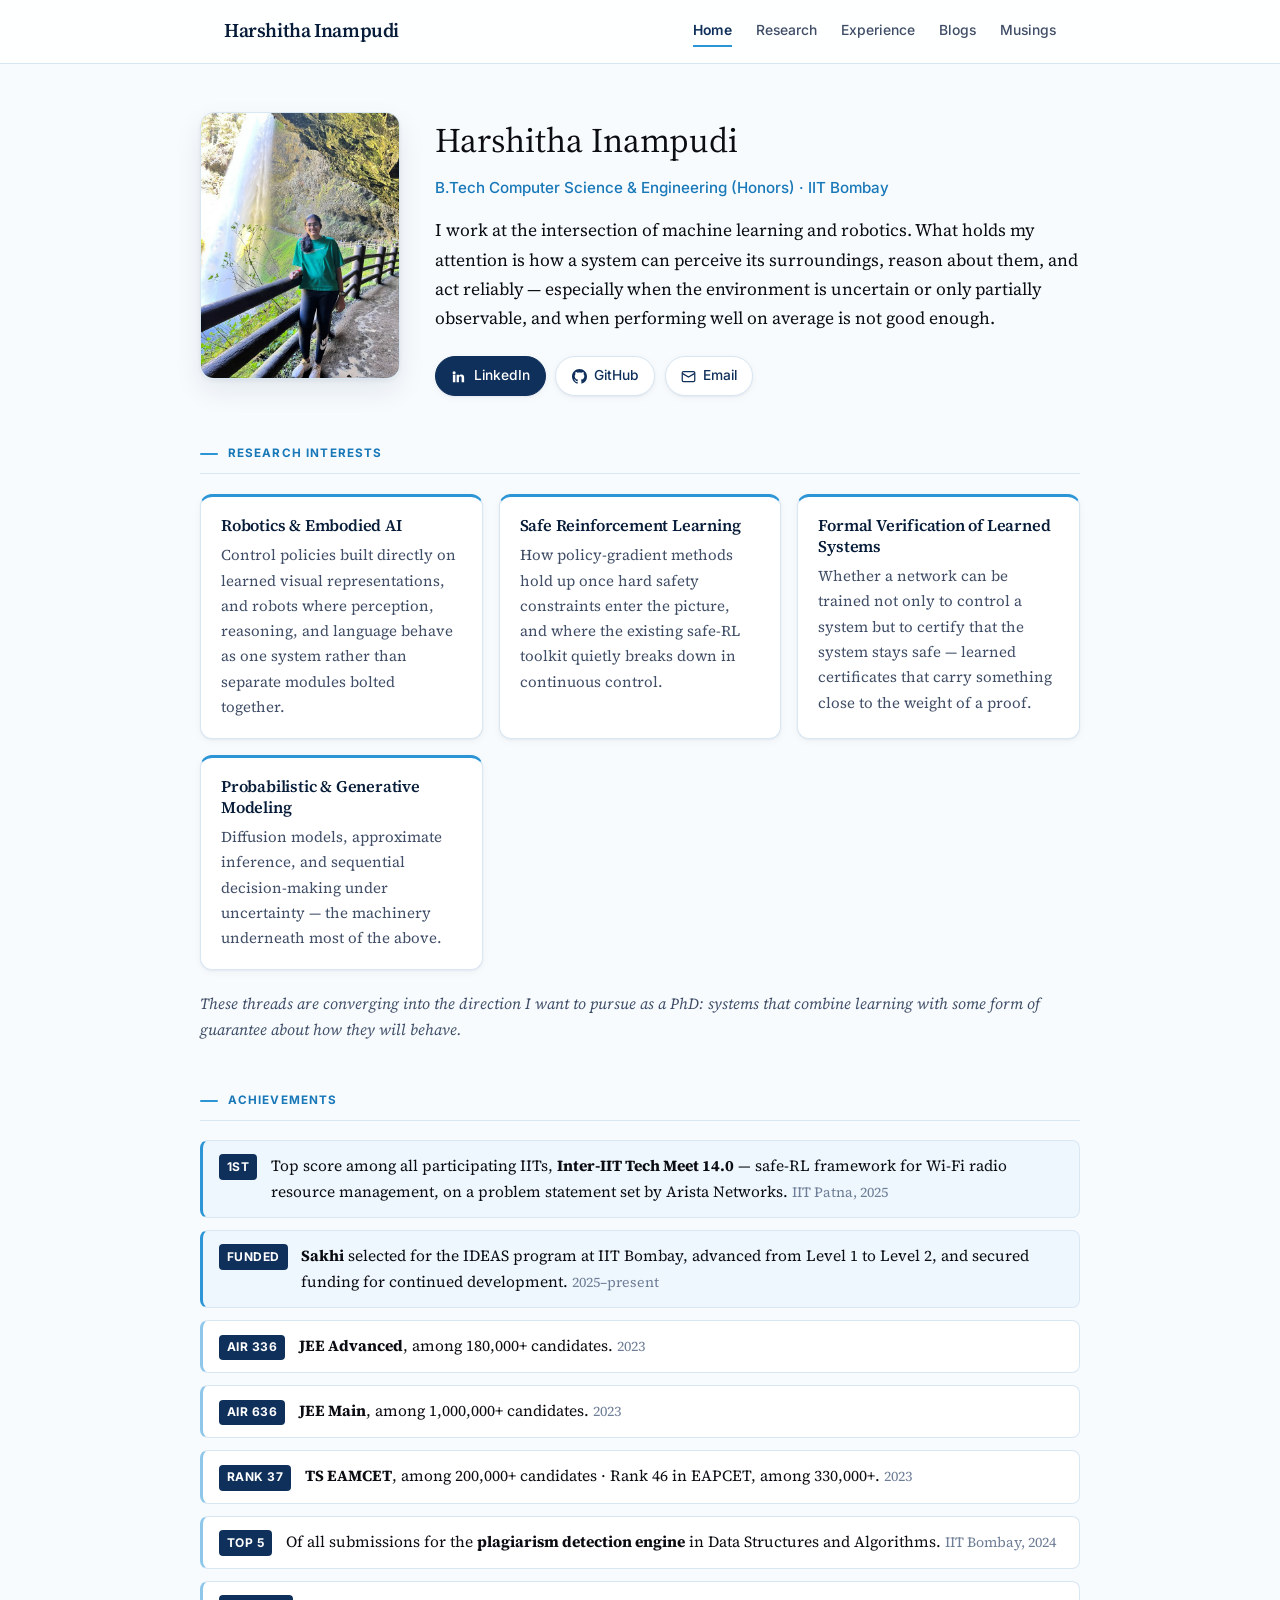
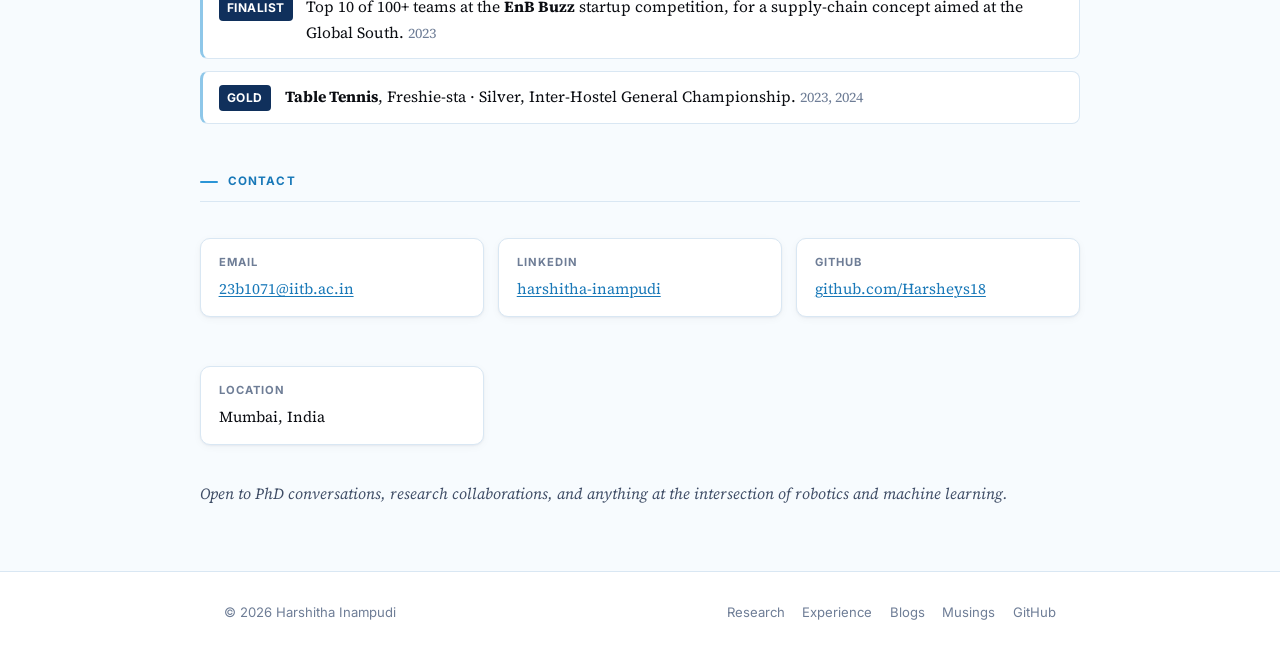
==== commit 5c3c6870: "changess.." ====
--- a/index.html
+++ b/index.html
@@ -3,11 +3,11 @@
 <head>
     <meta charset="UTF-8">
     <meta name="viewport" content="width=device-width, initial-scale=1.0">
-    <meta name="description" content="Harshitha Inampudi — undergraduate researcher at IIT Bombay working on robotics, reinforcement learning, and formal verification.">
+    <meta name="description" content="Harshitha Inampudi - undergraduate researcher at IIT Bombay working on robotics, safe reinforcement learning, and formal verification of learned systems.">
     <title>Harshitha Inampudi</title>
     <link rel="preconnect" href="https://fonts.googleapis.com">
     <link rel="preconnect" href="https://fonts.gstatic.com" crossorigin>
-    <link href="https://fonts.googleapis.com/css2?family=Source+Serif+4:ital,wght@0,400;0,500;0,600;0,700;1,400;1,500&family=JetBrains+Mono:wght@500;600&display=swap" rel="stylesheet">
+    <link href="https://fonts.googleapis.com/css2?family=Source+Serif+4:ital,opsz,wght@0,8..60,400;0,8..60,600;1,8..60,400&family=Inter:wght@400;500;600;700&family=JetBrains+Mono:wght@500;600&display=swap" rel="stylesheet">
     <link rel="stylesheet" href="styles.css">
 </head>
 <body>
@@ -15,64 +15,164 @@
         <div class="page header-row">
             <a href="index.html" class="site-title">Harshitha Inampudi</a>
             <nav class="site-nav">
-                <a class="active" href="index.html">About</a>
+                <a class="active" href="index.html">Home</a>
                 <a href="research.html">Research</a>
-                <a href="projects.html">Projects</a>
+                <a href="experience.html">Experience</a>
+                <a href="blogs.html">Blogs</a>
                 <a href="musings.html">Musings</a>
-                <a href="cv.html">CV</a>
-                <a href="contact.html">Contact</a>
             </nav>
         </div>
     </header>
 
     <main class="page main">
-        <h1 class="sr-only">Harshitha Inampudi — About</h1>
+        <h1 class="sr-only">Harshitha Inampudi</h1>
 
-        <section class="intro">
-            <p class="lede">
-                I'm an undergraduate in Computer Science &amp; Engineering (Honors), with a minor in Machine
-                Intelligence &amp; Data Science, at IIT Bombay. My work sits at the intersection of machine
-                learning and robotics &mdash; I'm interested in how a system can perceive its surroundings,
-                reason about them, and act reliably, especially when the environment is uncertain or only
-                partially observable.
-            </p>
-            <p>
-                Most of what I've worked on so far centers on reinforcement learning under safety constraints,
-                formal verification of learned systems, and perception-driven control for physical robots.
-                I've adapted policy-gradient methods to respect safety constraints in continuous-control
-                settings, looked at whether neural networks can certify their own safety guarantees, and &mdash;
-                currently, through Sakhi and my B.Tech project &mdash; I'm working on robots where perception,
-                reasoning, and language function as one coherent system rather than separate modules bolted
-                together.
-            </p>
-            <p>
-                I'm applying to PhD programs in robotics and machine learning, hoping to keep working on
-                problems where the goal isn't just performing well on average, but behaving correctly and
-                predictably when it actually matters.
-            </p>
-            <p class="contact-line">
-                <a href="mailto:23b1071@iitb.ac.in">23b1071@iitb.ac.in</a>
-                <span class="sep">&middot;</span>
-                <a href="https://github.com/Harsheys18" target="_blank" rel="noopener noreferrer">github</a>
-                <span class="sep">&middot;</span>
-                <a href="https://www.linkedin.com/in/harshitha-inampudi-69a831293/" target="_blank" rel="noopener noreferrer">linkedin</a>
-                <span class="sep">&middot;</span>
-                <a href="cv.html">cv</a>
+        <section class="hero">
+            <div class="hero-photo">
+                <img src="images/profile.jpg" alt="Harshitha Inampudi">
+            </div>
+            <div>
+                <p class="hero-name">Harshitha Inampudi</p>
+                <p class="hero-role">B.Tech Computer Science &amp; Engineering (Honors) &middot; IIT Bombay</p>
+                <p class="hero-lede">
+                    I work at the intersection of machine learning and robotics. What holds my attention is
+                    how a system can perceive its surroundings, reason about them, and act reliably &mdash;
+                    especially when the environment is uncertain or only partially observable, and when
+                    performing well on average is not good enough.
+                </p>
+                <div class="link-row">
+                    <a class="btn btn-primary" href="https://www.linkedin.com/in/harshitha-inampudi-69a831293/" target="_blank" rel="noopener noreferrer">
+                        <svg viewBox="0 0 24 24" fill="currentColor" aria-hidden="true"><path d="M4.98 3.5a2.5 2.5 0 1 1 0 5 2.5 2.5 0 0 1 0-5zM3 9h4v12H3zM9 9h3.8v1.7h.05c.53-.95 1.83-1.95 3.77-1.95C20.4 8.75 21 11 21 14.1V21h-4v-6.1c0-1.45-.03-3.3-2.02-3.3-2.02 0-2.33 1.57-2.33 3.2V21H9z"/></svg>
+                        LinkedIn
+                    </a>
+                    <a class="btn" href="https://github.com/Harsheys18" target="_blank" rel="noopener noreferrer">
+                        <svg viewBox="0 0 16 16" fill="currentColor" aria-hidden="true"><path d="M8 0C3.58 0 0 3.58 0 8c0 3.54 2.29 6.53 5.47 7.59.4.07.55-.17.55-.38 0-.19-.01-.82-.01-1.49-2.01.37-2.53-.49-2.69-.94-.09-.23-.48-.94-.82-1.13-.28-.15-.68-.52-.01-.53.63-.01 1.08.58 1.23.82.72 1.21 1.87.87 2.33.66.07-.52.28-.87.51-1.07-1.78-.2-3.64-.89-3.64-3.95 0-.87.31-1.59.82-2.15-.08-.2-.36-1.02.08-2.12 0 0 .67-.21 2.2.82.64-.18 1.32-.27 2-.27s1.36.09 2 .27c1.53-1.04 2.2-.82 2.2-.82.44 1.1.16 1.92.08 2.12.51.56.82 1.27.82 2.15 0 3.07-1.87 3.75-3.65 3.95.29.25.54.73.54 1.48 0 1.07-.01 1.93-.01 2.2 0 .21.15.46.55.38A8.01 8.01 0 0 0 16 8c0-4.42-3.58-8-8-8z"/></svg>
+                        GitHub
+                    </a>
+                    <a class="btn" href="mailto:23b1071@iitb.ac.in">
+                        <svg viewBox="0 0 24 24" fill="none" stroke="currentColor" stroke-width="2" aria-hidden="true"><rect x="2" y="4" width="20" height="16" rx="2"/><path d="m2 7 10 6 10-6"/></svg>
+                        Email
+                    </a>
+                </div>
+            </div>
+        </section>
+
+        <section>
+            <p class="section-label">Research Interests</p>
+            <div class="interest-grid">
+                <article class="interest-card">
+                    <h3>Robotics &amp; Embodied AI</h3>
+                    <p>Control policies built directly on learned visual representations, and robots where
+                    perception, reasoning, and language behave as one system rather than separate modules
+                    bolted together.</p>
+                </article>
+                <article class="interest-card">
+                    <h3>Safe Reinforcement Learning</h3>
+                    <p>How policy-gradient methods hold up once hard safety constraints enter the picture,
+                    and where the existing safe-RL toolkit quietly breaks down in continuous control.</p>
+                </article>
+                <article class="interest-card">
+                    <h3>Formal Verification of Learned Systems</h3>
+                    <p>Whether a network can be trained not only to control a system but to certify that the
+                    system stays safe &mdash; learned certificates that carry something close to the weight
+                    of a proof.</p>
+                </article>
+                <article class="interest-card">
+                    <h3>Probabilistic &amp; Generative Modeling</h3>
+                    <p>Diffusion models, approximate inference, and sequential decision-making under
+                    uncertainty &mdash; the machinery underneath most of the above.</p>
+                </article>
+            </div>
+            <p class="section-note" style="margin-top: 1.3rem; margin-bottom: 0;">
+                These threads are converging into the direction I want to pursue as a PhD: systems that
+                combine learning with some form of guarantee about how they will behave.
             </p>
         </section>
 
-        <section class="quick-links">
-            <p class="section-label">Elsewhere on this site</p>
-            <p>
-                <a href="research.html">Research</a>, on the problems I've spent the most time thinking about
-                &middot; <a href="projects.html">Projects</a>, technical work outside formal research
-                &middot; <a href="musings.html">Musings</a>, informal notes as they come up
+        <section>
+            <p class="section-label">Achievements</p>
+            <ul class="achieve-list">
+                <li class="is-highlight">
+                    <span class="achieve-rank">1st</span>
+                    <span>Top score among all participating IITs, <strong>Inter-IIT Tech Meet 14.0</strong> &mdash; safe-RL framework for Wi-Fi radio resource management, on a problem statement set by Arista Networks.
+                        <span class="achieve-detail">IIT Patna, 2025</span></span>
+                </li>
+                <li class="is-highlight">
+                    <span class="achieve-rank">Funded</span>
+                    <span><strong>Sakhi</strong> selected for the IDEAS program at IIT Bombay, advanced from Level 1 to Level 2, and secured funding for continued development.
+                        <span class="achieve-detail">2025&ndash;present</span></span>
+                </li>
+                <li>
+                    <span class="achieve-rank">AIR 336</span>
+                    <span><strong>JEE Advanced</strong>, among 180,000+ candidates.
+                        <span class="achieve-detail">2023</span></span>
+                </li>
+                <li>
+                    <span class="achieve-rank">AIR 636</span>
+                    <span><strong>JEE Main</strong>, among 1,000,000+ candidates.
+                        <span class="achieve-detail">2023</span></span>
+                </li>
+                <li>
+                    <span class="achieve-rank">Rank 37</span>
+                    <span><strong>TS EAMCET</strong>, among 200,000+ candidates &middot; Rank 46 in EAPCET, among 330,000+.
+                        <span class="achieve-detail">2023</span></span>
+                </li>
+                <li>
+                    <span class="achieve-rank">Top 5</span>
+                    <span>Of all submissions for the <strong>plagiarism detection engine</strong> in Data Structures and Algorithms.
+                        <span class="achieve-detail">IIT Bombay, 2024</span></span>
+                </li>
+                <li>
+                    <span class="achieve-rank">Finalist</span>
+                    <span>Top 10 of 100+ teams at the <strong>EnB Buzz</strong> startup competition, for a supply-chain concept aimed at the Global South.
+                        <span class="achieve-detail">2023</span></span>
+                </li>
+                <li>
+                    <span class="achieve-rank">Gold</span>
+                    <span><strong>Table Tennis</strong>, Freshie-sta &middot; Silver, Inter-Hostel General Championship.
+                        <span class="achieve-detail">2023, 2024</span></span>
+                </li>
+            </ul>
+        </section>
+
+        <section>
+            <p class="section-label">Contact</p>
+            <div class="contact-grid">
+                <dl class="contact-item">
+                    <dt>Email</dt>
+                    <dd><a href="mailto:23b1071@iitb.ac.in">23b1071@iitb.ac.in</a></dd>
+                </dl>
+                <dl class="contact-item">
+                    <dt>LinkedIn</dt>
+                    <dd><a href="https://www.linkedin.com/in/harshitha-inampudi-69a831293/" target="_blank" rel="noopener noreferrer">harshitha-inampudi</a></dd>
+                </dl>
+                <dl class="contact-item">
+                    <dt>GitHub</dt>
+                    <dd><a href="https://github.com/Harsheys18" target="_blank" rel="noopener noreferrer">github.com/Harsheys18</a></dd>
+                </dl>
+                <dl class="contact-item">
+                    <dt>Location</dt>
+                    <dd>Mumbai, India</dd>
+                </dl>
+            </div>
+            <p class="section-note" style="margin-top: 1.2rem; margin-bottom: 0;">
+                Open to PhD conversations, research collaborations, and anything at the intersection of
+                robotics and machine learning.
             </p>
         </section>
     </main>
 
     <footer class="site-footer">
-        <p class="page">&copy; <span id="year"></span> Harshitha Inampudi &middot; <a href="https://github.com/Harsheys18/Harsheys18.github.io" target="_blank" rel="noopener noreferrer">view source</a></p>
+        <div class="page footer-row">
+            <span>&copy; <span id="year"></span> Harshitha Inampudi</span>
+            <nav class="footer-links">
+                <a href="research.html">Research</a>
+                <a href="experience.html">Experience</a>
+                <a href="blogs.html">Blogs</a>
+                <a href="musings.html">Musings</a>
+                <a href="https://github.com/Harsheys18" target="_blank" rel="noopener noreferrer">GitHub</a>
+            </nav>
+        </div>
     </footer>
 
     <script src="script.js"></script>
--- a/styles.css
+++ b/styles.css
@@ -1,452 +1,774 @@
+/* ==========================================================================
+   Harshitha Inampudi - site styles
+   Palette: sky blue / dark blue / black / white
+   ========================================================================== */
+
 :root {
-    --bg: #fbfaf5;
-    --text: #1b1b18;
-    --text-soft: #57544a;
-    --text-faint: #8a8677;
-    --rule: #ddd7c4;
-    --rule-strong: #c9c2a9;
-    --accent: #7a2727;
-    --accent-soft: rgba(122, 39, 39, 0.07);
-    --link: #7a2727;
-}
-
-* {
-    box-sizing: border-box;
-}
-
-html,
+    /* neutrals */
+    --white: #ffffff;
+    --paper: #f7fbfe;
+    --ink: #0b0d12;
+    --ink-soft: #3f4d66;
+    --ink-faint: #6e7d96;
+
+    /* blues */
+    --sky-50: #eef7fd;
+    --sky-100: #dcecf9;
+    --sky-200: #bcdcf2;
+    --sky-300: #8ec7e9;
+    --sky: #2b95d6;
+    --sky-deep: #1878b8;
+    --navy: #10305c;
+    --navy-deep: #071c38;
+
+    /* lines + shadow */
+    --rule: #d9e7f3;
+    --rule-soft: #e9f2fa;
+    --shadow-sm: 0 1px 2px rgba(7, 28, 56, 0.05), 0 2px 8px rgba(7, 28, 56, 0.04);
+    --shadow-md: 0 2px 4px rgba(7, 28, 56, 0.06), 0 12px 28px rgba(7, 28, 56, 0.08);
+
+    /* fonts */
+    --serif: "Source Serif 4", Georgia, "Times New Roman", serif;
+    --sans: "Inter", -apple-system, BlinkMacSystemFont, "Segoe UI", sans-serif;
+
+    /* GitHub mark, used as a mask on .repo-link */
+    --gh-mark: url("data:image/svg+xml,%3Csvg xmlns='http://www.w3.org/2000/svg' viewBox='0 0 16 16'%3E%3Cpath d='M8 0C3.58 0 0 3.58 0 8c0 3.54 2.29 6.53 5.47 7.59.4.07.55-.17.55-.38 0-.19-.01-.82-.01-1.49-2.01.37-2.53-.49-2.69-.94-.09-.23-.48-.94-.82-1.13-.28-.15-.68-.52-.01-.53.63-.01 1.08.58 1.23.82.72 1.21 1.87.87 2.33.66.07-.52.28-.87.51-1.07-1.78-.2-3.64-.89-3.64-3.95 0-.87.31-1.59.82-2.15-.08-.2-.36-1.02.08-2.12 0 0 .67-.21 2.2.82.64-.18 1.32-.27 2-.27s1.36.09 2 .27c1.53-1.04 2.2-.82 2.2-.82.44 1.1.16 1.92.08 2.12.51.56.82 1.27.82 2.15 0 3.07-1.87 3.75-3.65 3.95.29.25.54.73.54 1.48 0 1.07-.01 1.93-.01 2.2 0 .21.15.46.55.38A8.01 8.01 0 0 0 16 8c0-4.42-3.58-8-8-8z'/%3E%3C/svg%3E");
+
+    /* accents used on the Musings page */
+    --c-coral: #e8705a;
+    --c-amber: #e0a12b;
+    --c-teal: #24a89b;
+    --c-violet: #7a67d8;
+}
+
+* { box-sizing: border-box; }
+
+html { scroll-behavior: smooth; scroll-padding-top: 5.5rem; }
+
+html, body { margin: 0; padding: 0; }
+
 body {
+    font-family: var(--serif);
+    font-size: 17px;
+    line-height: 1.68;
+    color: var(--ink);
+    background: var(--paper);
+    -webkit-font-smoothing: antialiased;
+}
+
+a { color: var(--sky-deep); text-decoration-thickness: 1px; text-underline-offset: 2px; }
+a:hover { color: var(--navy); }
+
+h1, h2, h3, h4 {
+    font-family: var(--serif);
+    font-weight: 600;
+    line-height: 1.28;
+    color: var(--navy-deep);
     margin: 0;
-    padding: 0;
-}
-
-body {
-    font-family: "Source Serif 4", Georgia, "Times New Roman", serif;
-    font-size: 17px;
-    color: var(--text);
-    background: var(--bg);
-    line-height: 1.65;
-}
-
-.mono {
-    font-family: "JetBrains Mono", "Courier New", monospace;
-}
-
-a {
-    color: var(--link);
-    text-decoration-thickness: 1px;
-    text-underline-offset: 2px;
-}
-
-a:hover {
-    color: var(--accent);
-}
-
-h1,
-h2,
-h3 {
-    font-family: "Source Serif 4", Georgia, serif;
-    font-weight: 600;
-    line-height: 1.3;
-    color: var(--text);
-    margin: 0;
-}
-
-p {
-    margin: 0 0 1rem;
-}
-
-p:last-child {
-    margin-bottom: 0;
-}
-
-ul,
-ol {
-    margin: 0;
-    padding: 0;
-}
-
-.page {
-    width: 100%;
-    max-width: 700px;
-    margin: 0 auto;
-    padding: 0 1.4rem;
+    letter-spacing: -0.012em;
+}
+
+p { margin: 0 0 1rem; }
+p:last-child { margin-bottom: 0; }
+ul, ol { margin: 0; padding: 0; }
+img { max-width: 100%; display: block; }
+
+.page { width: 100%; max-width: 880px; margin: 0 auto; padding: 0 1.5rem; }
+.page-narrow { max-width: 720px; }
+
+.sr-only {
+    position: absolute; width: 1px; height: 1px; padding: 0; margin: -1px;
+    overflow: hidden; clip: rect(0, 0, 0, 0); white-space: nowrap; border: 0;
 }
 
 /* ---------- Header ---------- */
 .site-header {
+    position: sticky;
+    top: 0;
+    z-index: 50;
+    background: rgba(255, 255, 255, 0.88);
+    backdrop-filter: saturate(160%) blur(10px);
+    -webkit-backdrop-filter: saturate(160%) blur(10px);
     border-bottom: 1px solid var(--rule);
-    padding: 1.6rem 0;
 }
 
 .header-row {
     display: flex;
     flex-wrap: wrap;
-    align-items: baseline;
+    align-items: center;
     justify-content: space-between;
-    gap: 0.6rem 1.4rem;
+    gap: 0.5rem 1.5rem;
+    padding-top: 0.95rem;
+    padding-bottom: 0.95rem;
 }
 
 .site-title {
-    font-family: "Source Serif 4", Georgia, serif;
-    font-size: 1.28rem;
+    font-family: var(--serif);
+    font-size: 1.22rem;
     font-weight: 600;
     text-decoration: none;
-    color: var(--text);
-    letter-spacing: -0.005em;
-}
+    color: var(--navy-deep);
+    letter-spacing: -0.02em;
+    white-space: nowrap;
+}
+
+.site-title:hover { color: var(--sky-deep); }
 
 .site-nav {
     display: flex;
     flex-wrap: wrap;
-    gap: 0.15rem 1.05rem;
-    font-family: "JetBrains Mono", monospace;
-    font-size: 0.86rem;
+    gap: 0.2rem 1.5rem;
+    font-family: var(--sans);
+    font-size: 0.87rem;
+    font-weight: 500;
 }
 
 .site-nav a {
     text-decoration: none;
-    color: var(--text-soft);
-    border-bottom: 1px solid transparent;
-    padding-bottom: 1px;
-}
-
-.site-nav a:hover {
-    color: var(--accent);
-}
+    color: var(--ink-soft);
+    padding: 0.2rem 0;
+    border-bottom: 2px solid transparent;
+    transition: color 0.15s ease, border-color 0.15s ease;
+}
+
+.site-nav a:hover { color: var(--sky-deep); }
 
 .site-nav a.active {
-    color: var(--accent);
-    border-bottom-color: var(--accent);
-}
-
-/* ---------- Main layout ---------- */
-.main {
-    padding: 2.6rem 0 3.2rem;
-}
-
-.sr-only {
-    position: absolute;
-    width: 1px;
-    height: 1px;
-    padding: 0;
-    margin: -1px;
-    overflow: hidden;
-    clip: rect(0, 0, 0, 0);
-    white-space: nowrap;
-    border: 0;
-}
-
-.intro {
+    color: var(--navy);
+    font-weight: 600;
+    border-bottom-color: var(--sky);
+}
+
+/* ---------- Main ---------- */
+.main { padding: 3rem 0 4rem; }
+
+.page-head {
     margin-bottom: 2.6rem;
-}
-
-.lede {
-    font-size: 1.14rem;
-    color: var(--text);
-}
-
-.contact-line {
-    margin-top: 1.4rem;
-    font-family: "JetBrains Mono", monospace;
-    font-size: 0.88rem;
-    color: var(--text-soft);
-}
-
-section + section {
-    margin-top: 2.6rem;
-}
-
-.page-title {
-    font-size: 1.55rem;
-    margin-bottom: 0.5rem;
-}
-
-.page-intro {
-    color: var(--text-soft);
-    margin-bottom: 1.8rem;
-}
-
-.page-head {
-    margin-bottom: 2.2rem;
-    padding-bottom: 1.4rem;
+    padding-bottom: 1.5rem;
     border-bottom: 1px solid var(--rule);
 }
+
+.page-title { font-size: 2rem; margin-bottom: 0.6rem; }
+
+.page-intro { color: var(--ink-soft); font-size: 1.04rem; margin-bottom: 0; max-width: 62ch; }
+
+section + section { margin-top: 3rem; }
 
 /* ---------- Section labels ---------- */
 .section-label {
-    font-family: "JetBrains Mono", monospace;
+    font-family: var(--sans);
+    text-transform: uppercase;
+    letter-spacing: 0.1em;
+    font-size: 0.73rem;
+    font-weight: 700;
+    color: var(--sky-deep);
+    margin: 0 0 1.2rem;
+    padding-bottom: 0.6rem;
+    border-bottom: 1px solid var(--rule);
+    display: flex;
+    align-items: center;
+    gap: 0.6rem;
+}
+
+.section-label::before {
+    content: "";
+    width: 18px;
+    height: 2px;
+    background: var(--sky);
+    border-radius: 2px;
+    flex: none;
+}
+
+.section-note {
+    color: var(--ink-soft);
+    font-size: 0.97rem;
+    margin: -0.5rem 0 1.4rem;
+    font-style: italic;
+}
+
+/* ---------- Home hero ---------- */
+.hero {
+    display: grid;
+    grid-template-columns: 200px 1fr;
+    gap: 2.2rem;
+    align-items: start;
+    margin-bottom: 3rem;
+}
+
+.hero-photo {
+    width: 200px;
+    aspect-ratio: 3 / 4;
+    border-radius: 14px;
+    overflow: hidden;
+    background: linear-gradient(150deg, var(--sky-100), var(--sky-200));
+    border: 1px solid var(--rule);
+    box-shadow: var(--shadow-md);
+}
+
+.hero-photo img { width: 100%; height: 100%; object-fit: cover; }
+
+.hero-name { font-size: 2.15rem; margin-bottom: 0.3rem; }
+
+.hero-role {
+    font-family: var(--sans);
+    font-size: 0.95rem;
+    font-weight: 500;
+    color: var(--sky-deep);
+    margin-bottom: 1rem;
+}
+
+.hero-lede { font-size: 1.09rem; color: var(--ink); }
+
+/* ---------- Link row / buttons ---------- */
+.link-row {
+    display: flex;
+    flex-wrap: wrap;
+    gap: 0.6rem;
+    margin-top: 1.4rem;
+    font-family: var(--sans);
+    font-size: 0.86rem;
+    font-weight: 500;
+}
+
+.btn {
+    display: inline-flex;
+    align-items: center;
+    gap: 0.45rem;
+    text-decoration: none;
+    padding: 0.48rem 0.95rem;
+    border-radius: 999px;
+    border: 1px solid var(--rule);
+    background: var(--white);
+    color: var(--navy);
+    box-shadow: var(--shadow-sm);
+    transition: border-color 0.15s ease, color 0.15s ease, transform 0.15s ease, background 0.15s ease;
+}
+
+.btn:hover {
+    border-color: var(--sky-300);
+    background: var(--sky-50);
+    color: var(--sky-deep);
+    transform: translateY(-1px);
+}
+
+.btn-primary {
+    background: var(--navy);
+    border-color: var(--navy);
+    color: var(--white);
+}
+
+.btn-primary:hover { background: var(--sky-deep); border-color: var(--sky-deep); color: var(--white); }
+
+.btn svg { width: 15px; height: 15px; flex: none; }
+
+/* ---------- Interest cards ---------- */
+.interest-grid {
+    display: grid;
+    grid-template-columns: repeat(auto-fit, minmax(240px, 1fr));
+    gap: 1rem;
+}
+
+.interest-card {
+    background: var(--white);
+    border: 1px solid var(--rule);
+    border-radius: 12px;
+    padding: 1.15rem 1.25rem;
+    box-shadow: var(--shadow-sm);
+    border-top: 3px solid var(--sky);
+    transition: transform 0.15s ease, box-shadow 0.15s ease;
+}
+
+.interest-card:hover { transform: translateY(-2px); box-shadow: var(--shadow-md); }
+
+.interest-card h3 { font-size: 1.02rem; margin-bottom: 0.4rem; }
+
+.interest-card p { font-size: 0.94rem; color: var(--ink-soft); margin: 0; }
+
+/* ---------- Achievements ---------- */
+.achieve-list { list-style: none; display: grid; gap: 0.75rem; }
+
+.achieve-list li {
+    display: grid;
+    grid-template-columns: auto 1fr;
+    gap: 0.85rem;
+    align-items: baseline;
+    background: var(--white);
+    border: 1px solid var(--rule);
+    border-left: 3px solid var(--sky-300);
+    border-radius: 8px;
+    padding: 0.75rem 1rem;
+    font-size: 0.97rem;
+}
+
+.achieve-rank {
+    font-family: var(--sans);
+    font-size: 0.75rem;
+    font-weight: 700;
+    letter-spacing: 0.04em;
+    text-transform: uppercase;
+    color: var(--white);
+    background: var(--navy);
+    border-radius: 4px;
+    padding: 0.18rem 0.5rem;
+    white-space: nowrap;
+}
+
+.achieve-list li.is-highlight { border-left-color: var(--sky); background: var(--sky-50); }
+
+.achieve-detail { color: var(--ink-faint); font-size: 0.88rem; }
+
+/* ---------- Contact ---------- */
+.contact-grid {
+    display: grid;
+    grid-template-columns: repeat(auto-fit, minmax(210px, 1fr));
+    gap: 0.9rem;
+}
+
+.contact-item {
+    background: var(--white);
+    border: 1px solid var(--rule);
+    border-radius: 10px;
+    padding: 0.9rem 1.1rem;
+    box-shadow: var(--shadow-sm);
+}
+
+.contact-item dt {
+    font-family: var(--sans);
+    font-size: 0.7rem;
+    font-weight: 700;
     text-transform: uppercase;
     letter-spacing: 0.09em;
-    font-size: 0.76rem;
+    color: var(--ink-faint);
+    margin-bottom: 0.25rem;
+}
+
+.contact-item dd { margin: 0; font-size: 0.95rem; word-break: break-word; }
+
+/* ---------- Project rows (Research / Experience) ---------- */
+.project-list { display: grid; gap: 1.6rem; }
+
+.project {
+    display: grid;
+    grid-template-columns: 268px 1fr;
+    gap: 1.6rem;
+    align-items: start;
+    background: var(--white);
+    border: 1px solid var(--rule);
+    border-radius: 14px;
+    padding: 1.35rem;
+    box-shadow: var(--shadow-sm);
+    transition: box-shadow 0.18s ease, border-color 0.18s ease;
+}
+
+.project:hover { box-shadow: var(--shadow-md); border-color: var(--sky-200); }
+
+.project-figure {
+    border-radius: 10px;
+    overflow: hidden;
+    background: var(--sky-50);
+    border: 1px solid var(--rule-soft);
+}
+
+.project-figure img { width: 100%; height: auto; display: block; }
+
+.project-title { font-size: 1.14rem; margin-bottom: 0.3rem; }
+
+.project-meta {
+    font-family: var(--sans);
+    font-size: 0.82rem;
+    color: var(--ink-faint);
+    margin-bottom: 0.7rem;
+    line-height: 1.5;
+}
+
+.project-meta .sep { color: var(--sky-300); padding: 0 0.3rem; }
+
+.project-body { font-size: 0.99rem; color: var(--ink); }
+
+.tag-row { display: flex; flex-wrap: wrap; gap: 0.35rem; margin: 0.75rem 0 0; }
+
+.tag {
+    font-family: var(--sans);
+    font-size: 0.72rem;
+    font-weight: 500;
+    color: var(--navy);
+    background: var(--sky-50);
+    border: 1px solid var(--sky-100);
+    border-radius: 999px;
+    padding: 0.16rem 0.6rem;
+}
+
+.repo-line {
+    margin-top: 0.9rem;
+    padding-top: 0.75rem;
+    border-top: 1px dashed var(--rule);
+    font-family: var(--sans);
+    font-size: 0.84rem;
+}
+
+.repo-link {
+    display: inline-flex;
+    align-items: center;
+    gap: 0.4rem;
+    text-decoration: none;
+    color: var(--navy);
+    font-weight: 500;
+    border-bottom: 1px solid var(--sky-200);
+    padding-bottom: 1px;
+}
+
+.repo-link:hover { color: var(--sky-deep); border-bottom-color: var(--sky); }
+
+/* GitHub mark, drawn once here instead of inlined at every link. */
+.repo-link::before {
+    content: "";
+    width: 15px;
+    height: 15px;
+    flex: none;
+    background: currentColor;
+    -webkit-mask: var(--gh-mark) center / contain no-repeat;
+    mask: var(--gh-mark) center / contain no-repeat;
+}
+
+.repo-none { color: var(--ink-faint); font-style: italic; font-family: var(--serif); font-size: 0.88rem; }
+
+/* ---------- Experience roles ---------- */
+.role { border-left: 3px solid var(--sky); }
+
+.role .project-title { font-size: 1.2rem; }
+
+.role-org {
+    font-family: var(--sans);
+    font-size: 0.8rem;
+    font-weight: 700;
+    letter-spacing: 0.06em;
+    text-transform: uppercase;
+    color: var(--sky-deep);
+    margin-bottom: 0.3rem;
+}
+
+.subsection-title {
+    font-size: 1.05rem;
+    margin: 2rem 0 0.9rem;
+    color: var(--navy);
+}
+
+.edu-line { margin: 1.2rem 0 0; }
+
+.edu-line strong { color: var(--navy); }
+
+/* ---------- Compact cards (other relevant projects) ---------- */
+.compact-grid {
+    display: grid;
+    grid-template-columns: repeat(auto-fill, minmax(260px, 1fr));
+    gap: 1rem;
+}
+
+.compact-card {
+    background: var(--white);
+    border: 1px solid var(--rule);
+    border-radius: 12px;
+    padding: 1.05rem 1.15rem;
+    box-shadow: var(--shadow-sm);
+    display: flex;
+    flex-direction: column;
+    transition: transform 0.15s ease, box-shadow 0.15s ease, border-color 0.15s ease;
+}
+
+.compact-card:hover { transform: translateY(-2px); box-shadow: var(--shadow-md); border-color: var(--sky-200); }
+
+.compact-card h3 { font-size: 1rem; margin-bottom: 0.25rem; }
+
+.compact-card .project-meta { font-size: 0.78rem; margin-bottom: 0.5rem; }
+
+.compact-card p { font-size: 0.92rem; color: var(--ink-soft); }
+
+.compact-card .repo-line { margin-top: auto; padding-top: 0.8rem; font-size: 0.8rem; }
+
+/* ---------- Jump nav ---------- */
+.jump-nav {
+    display: flex;
+    flex-wrap: wrap;
+    gap: 0.45rem;
+    margin-top: 1.3rem;
+    font-family: var(--sans);
+    font-size: 0.8rem;
+}
+
+.jump-nav a {
+    text-decoration: none;
+    color: var(--navy);
+    background: var(--white);
+    border: 1px solid var(--rule);
+    border-radius: 999px;
+    padding: 0.28rem 0.8rem;
+    transition: background 0.15s ease, border-color 0.15s ease, color 0.15s ease;
+}
+
+.jump-nav a:hover { background: var(--sky); border-color: var(--sky); color: var(--white); }
+
+/* ---------- Blog index ---------- */
+.blog-list { display: grid; gap: 1.3rem; }
+
+.blog-card {
+    background: var(--white);
+    border: 1px solid var(--rule);
+    border-radius: 14px;
+    padding: 1.5rem 1.6rem;
+    box-shadow: var(--shadow-sm);
+    transition: box-shadow 0.18s ease, border-color 0.18s ease;
+}
+
+.blog-card:hover { box-shadow: var(--shadow-md); border-color: var(--sky-200); }
+
+.blog-kicker {
+    display: flex;
+    flex-wrap: wrap;
+    align-items: center;
+    gap: 0.55rem;
+    font-family: var(--sans);
+    font-size: 0.74rem;
     font-weight: 600;
-    color: var(--text-faint);
-    margin: 0 0 0.9rem;
-    padding-bottom: 0.55rem;
-    border-bottom: 1px solid var(--rule);
-}
-
-.section-note {
-    color: var(--text-soft);
-    font-size: 0.96rem;
-    margin: -0.4rem 0 1.1rem;
+    letter-spacing: 0.06em;
+    text-transform: uppercase;
+    color: var(--ink-faint);
+    margin-bottom: 0.55rem;
+}
+
+.blog-kicker .topic { color: var(--sky-deep); }
+
+.blog-kicker .dot { color: var(--sky-200); }
+
+.blog-card h2 { font-size: 1.32rem; margin-bottom: 0.55rem; }
+
+.blog-card h2 a { text-decoration: none; color: var(--navy-deep); }
+
+.blog-card h2 a:hover { color: var(--sky-deep); }
+
+.blog-abstract {
+    font-size: 0.99rem;
+    color: var(--ink-soft);
+    border-left: 2px solid var(--sky-200);
+    padding-left: 1rem;
+}
+
+.blog-abstract .label {
+    font-family: var(--sans);
+    font-size: 0.7rem;
+    font-weight: 700;
+    letter-spacing: 0.1em;
+    text-transform: uppercase;
+    color: var(--sky-deep);
+    display: block;
+    margin-bottom: 0.3rem;
+}
+
+.read-more {
+    display: inline-flex;
+    align-items: center;
+    gap: 0.35rem;
+    margin-top: 1rem;
+    font-family: var(--sans);
+    font-size: 0.85rem;
+    font-weight: 600;
+    text-decoration: none;
+    color: var(--sky-deep);
+}
+
+.read-more:hover { color: var(--navy); gap: 0.6rem; }
+
+.read-more::after { content: "\2192"; }
+
+/* ---------- Blog post ---------- */
+.post-head { margin-bottom: 2.4rem; padding-bottom: 1.6rem; border-bottom: 1px solid var(--rule); }
+
+.post-head .blog-kicker { margin-top: 1rem; }
+
+.post-title { font-size: 2.05rem; margin: 0.4rem 0 0.7rem; }
+
+.post-standfirst { font-size: 1.12rem; color: var(--ink-soft); font-style: italic; }
+
+.post-body { font-size: 1.06rem; line-height: 1.78; }
+
+.post-body h2 {
+    font-size: 1.35rem;
+    margin: 2.4rem 0 0.9rem;
+    padding-top: 0.2rem;
+}
+
+.post-body h3 { font-size: 1.1rem; margin: 1.8rem 0 0.6rem; }
+
+.post-body blockquote {
+    margin: 1.8rem 0;
+    padding: 0.2rem 0 0.2rem 1.4rem;
+    border-left: 3px solid var(--sky);
+    color: var(--navy);
     font-style: italic;
 }
 
-/* ---------- Jump nav (domains) ---------- */
-.jump-nav {
-    font-family: "JetBrains Mono", monospace;
+.post-body ul, .post-body ol { margin: 0 0 1rem 1.3rem; padding-left: 0.4rem; }
+.post-body li { margin-bottom: 0.5rem; }
+
+.post-body code {
+    font-family: "JetBrains Mono", ui-monospace, monospace;
+    font-size: 0.88em;
+    background: var(--sky-50);
+    border: 1px solid var(--sky-100);
+    border-radius: 4px;
+    padding: 0.1em 0.35em;
+}
+
+.post-nav {
+    margin-top: 3rem;
+    padding-top: 1.5rem;
+    border-top: 1px solid var(--rule);
+    font-family: var(--sans);
+    font-size: 0.88rem;
+}
+
+.back-link {
+    display: inline-flex;
+    align-items: center;
+    gap: 0.4rem;
+    text-decoration: none;
+    font-family: var(--sans);
     font-size: 0.85rem;
-    color: var(--text-faint);
-    margin-top: 1.1rem;
-}
-
-.jump-nav a {
-    color: var(--text-soft);
-    text-decoration: none;
-    border-bottom: 1px dotted var(--rule-strong);
-}
-
-.jump-nav a:hover {
-    color: var(--accent);
-    border-bottom-color: var(--accent);
-}
-
-.jump-nav .sep {
-    color: var(--rule-strong);
-    padding: 0 0.4rem;
-}
-
-/* ---------- Thematic group headers within a section ---------- */
-.group-title {
-    font-size: 1rem;
-    font-weight: 600;
-    font-style: italic;
-    color: var(--text-soft);
-    margin: 2rem 0 1rem;
-}
-
-.group-title:first-child {
-    margin-top: 0;
-}
-
-/* ---------- CV download ---------- */
-.cv-download {
+    font-weight: 500;
+    color: var(--ink-soft);
+}
+
+.back-link:hover { color: var(--sky-deep); }
+
+.back-link::before { content: "\2190"; }
+
+/* ---------- Musings (colourful) ---------- */
+.musings-hero {
+    background: linear-gradient(135deg, var(--sky-50) 0%, #fdf4ec 50%, #eef9f6 100%);
+    border: 1px solid var(--rule);
+    border-radius: 16px;
+    padding: 2rem 2rem 1.8rem;
+    margin-bottom: 2.6rem;
+}
+
+.musings-hero .page-title { margin-bottom: 0.5rem; }
+
+.travel-grid {
+    display: grid;
+    grid-template-columns: repeat(auto-fill, minmax(290px, 1fr));
+    gap: 1.4rem;
+}
+
+.postcard {
+    background: var(--white);
+    border: 1px solid var(--rule);
+    border-radius: 14px;
+    overflow: hidden;
+    box-shadow: var(--shadow-sm);
     display: flex;
-    align-items: baseline;
-    gap: 0.9rem;
-    flex-wrap: wrap;
-    margin-top: 1.2rem;
-}
-
-.btn-download {
-    display: inline-block;
-    font-family: "JetBrains Mono", monospace;
-    font-size: 0.86rem;
-    color: var(--text);
-    text-decoration: none;
-    border: 1px solid var(--text);
-    padding: 0.5rem 1rem;
-    border-radius: 2px;
-    transition: background-color 0.15s ease, border-color 0.15s ease, color 0.15s ease;
-}
-
-.btn-download:hover {
-    background: var(--accent);
-    border-color: var(--accent);
-    color: var(--bg);
-}
-
-.cv-download-note {
-    color: var(--text-faint);
-    font-size: 0.85rem;
-    font-style: italic;
-}
-
-/* ---------- Entries (projects / cv / notes) ---------- */
-.entry-list {
-    display: grid;
-    gap: 1.5rem;
-}
-
-.entry {
-    padding-bottom: 1.5rem;
-    border-bottom: 1px solid var(--rule);
-}
-
-.entry:last-child {
-    border-bottom: none;
-    padding-bottom: 0;
-}
-
-.entry-title {
-    font-size: 1.05rem;
-    font-weight: 600;
-    margin-bottom: 0.18rem;
-}
-
-.entry-meta {
-    font-style: italic;
-    color: var(--text-soft);
-    font-size: 0.92rem;
-    margin-bottom: 0.5rem;
-}
-
-.entry-body {
-    color: var(--text);
-    font-size: 0.98rem;
-}
-
-.entry-links {
-    margin-top: 0.5rem;
-    font-family: "JetBrains Mono", monospace;
-    font-size: 0.84rem;
-}
-
-.entry-links a {
-    text-decoration: none;
-    border-bottom: 1px solid var(--rule-strong);
-}
-
-.entry-links a:hover {
-    border-bottom-color: var(--accent);
-}
-
-.entry-links .sep {
-    color: var(--rule-strong);
-    padding: 0 0.35rem;
-}
-
-/* ---------- News / timeline list ---------- */
-.news-list,
-.simple-list {
-    list-style: none;
-    display: grid;
-    gap: 0.6rem;
-}
-
-.news-list li,
-.simple-list li {
-    padding-left: 3.6rem;
-    position: relative;
-    color: var(--text);
-}
-
-.news-date {
+    flex-direction: column;
+    transition: transform 0.2s ease, box-shadow 0.2s ease;
+}
+
+.postcard:hover { transform: translateY(-4px); box-shadow: var(--shadow-md); }
+
+.postcard-img { position: relative; background: var(--sky-50); }
+
+.postcard-img img { width: 100%; height: 190px; object-fit: cover; display: block; }
+
+.postcard-stamp {
     position: absolute;
-    left: 0;
-    font-family: "JetBrains Mono", monospace;
-    font-size: 0.82rem;
-    color: var(--text-faint);
-}
-
-/* ---------- Definition-style skill/course lists ---------- */
-.deflist {
-    display: grid;
-    gap: 0.95rem;
-}
-
-.deflist-row {
-    display: grid;
-    grid-template-columns: 176px 1fr;
-    gap: 1rem;
-    align-items: baseline;
-}
-
-.deflist-row dt {
-    font-weight: 600;
+    top: 0.7rem;
+    right: 0.7rem;
+    font-family: var(--sans);
+    font-size: 0.66rem;
+    font-weight: 700;
+    letter-spacing: 0.08em;
+    text-transform: uppercase;
+    color: var(--white);
+    background: rgba(7, 28, 56, 0.72);
+    backdrop-filter: blur(4px);
+    border-radius: 999px;
+    padding: 0.22rem 0.62rem;
+}
+
+.postcard-body { padding: 1.1rem 1.2rem 1.3rem; flex: 1; display: flex; flex-direction: column; }
+
+.postcard-place { font-size: 1.08rem; margin-bottom: 0.15rem; }
+
+.postcard-where {
+    font-family: var(--sans);
+    font-size: 0.78rem;
+    font-weight: 500;
+    margin-bottom: 0.6rem;
+}
+
+.postcard-body p { font-size: 0.93rem; color: var(--ink-soft); }
+
+.postcard.t-sky { border-top: 4px solid var(--sky); }
+.postcard.t-sky .postcard-where { color: var(--sky-deep); }
+.postcard.t-coral { border-top: 4px solid var(--c-coral); }
+.postcard.t-coral .postcard-where { color: var(--c-coral); }
+.postcard.t-amber { border-top: 4px solid var(--c-amber); }
+.postcard.t-amber .postcard-where { color: #b57f14; }
+.postcard.t-teal { border-top: 4px solid var(--c-teal); }
+.postcard.t-teal .postcard-where { color: #17857a; }
+.postcard.t-violet { border-top: 4px solid var(--c-violet); }
+.postcard.t-violet .postcard-where { color: var(--c-violet); }
+.postcard.t-navy { border-top: 4px solid var(--navy); }
+.postcard.t-navy .postcard-where { color: var(--navy); }
+
+.callout {
+    background: var(--sky-50);
+    border: 1px solid var(--sky-100);
+    border-left: 3px solid var(--sky);
+    border-radius: 10px;
+    padding: 1rem 1.2rem;
     font-size: 0.94rem;
-}
-
-.deflist-row dd {
-    margin: 0;
-    color: var(--text-soft);
-}
-
-@media (max-width: 620px) {
-    .deflist-row {
-        grid-template-columns: 1fr;
-        gap: 0.2rem;
-    }
-}
-
-/* ---------- Notes / musings ---------- */
-.note {
-    padding-bottom: 1.6rem;
-    border-bottom: 1px solid var(--rule);
-}
-
-.note:last-child {
-    border-bottom: none;
-    padding-bottom: 0;
-}
-
-.note-tag {
-    font-family: "JetBrains Mono", monospace;
-    text-transform: uppercase;
-    letter-spacing: 0.07em;
-    font-size: 0.72rem;
-    color: var(--text-faint);
-    margin-bottom: 0.35rem;
-}
-
-.note-title {
-    font-size: 1.08rem;
-    margin-bottom: 0.4rem;
-}
-
-.note-body {
-    color: var(--text);
-}
-
-.note-more {
-    color: var(--text-faint);
-    font-style: italic;
-}
-
-/* ---------- Contact page ---------- */
-.contact-list {
-    list-style: none;
-    display: grid;
-    gap: 0.55rem;
-}
-
-.contact-list dt {
-    display: inline;
-    font-family: "JetBrains Mono", monospace;
-    font-size: 0.82rem;
-    color: var(--text-faint);
-    width: 6.5rem;
-}
-
-/* ---------- Quick links / footer nav on home ---------- */
-.quick-links p {
-    color: var(--text-soft);
-}
+    color: var(--ink-soft);
+}
+
+.callout strong { color: var(--navy); }
 
 /* ---------- Footer ---------- */
 .site-footer {
     border-top: 1px solid var(--rule);
-    padding: 1.5rem 0 2.4rem;
-    color: var(--text-faint);
-    font-family: "JetBrains Mono", monospace;
-    font-size: 0.8rem;
-}
-
-.site-footer a {
-    color: var(--text-faint);
-}
-
-.site-footer a:hover {
-    color: var(--accent);
-}
-
-@media (max-width: 480px) {
-    body {
-        font-size: 16px;
-    }
-
-    .deflist-row dt {
-        margin-bottom: 0.1rem;
-    }
-}
+    background: var(--white);
+    padding: 1.8rem 0 2.6rem;
+    color: var(--ink-faint);
+    font-family: var(--sans);
+    font-size: 0.82rem;
+}
+
+.footer-row { display: flex; flex-wrap: wrap; gap: 0.5rem 1.4rem; justify-content: space-between; align-items: center; }
+
+.site-footer a { color: var(--ink-faint); text-decoration: none; }
+.site-footer a:hover { color: var(--sky-deep); }
+
+.footer-links { display: flex; flex-wrap: wrap; gap: 1.1rem; }
+
+/* ---------- Responsive ---------- */
+@media (max-width: 760px) {
+    .project { grid-template-columns: 1fr; gap: 1.1rem; }
+    .project-figure { max-width: 420px; }
+    .hero { grid-template-columns: 1fr; gap: 1.5rem; }
+    .hero-photo { width: 160px; }
+}
+
+@media (max-width: 560px) {
+    body { font-size: 16px; }
+    .page { padding: 0 1rem; }
+    .page-title { font-size: 1.7rem; }
+    .hero-name { font-size: 1.8rem; }
+    .post-title { font-size: 1.65rem; }
+    .main { padding: 2.2rem 0 3rem; }
+    .site-nav { gap: 0.2rem 1.1rem; font-size: 0.83rem; }
+    .musings-hero { padding: 1.4rem 1.2rem; }
+    .project, .blog-card { padding: 1.1rem; }
+    .achieve-list li { grid-template-columns: 1fr; gap: 0.35rem; }
+    .achieve-rank { justify-self: start; }
+}
+
+@media (prefers-reduced-motion: reduce) {
+    html { scroll-behavior: auto; }
+    * { animation-duration: 0.001ms !important; transition-duration: 0.001ms !important; }
+}
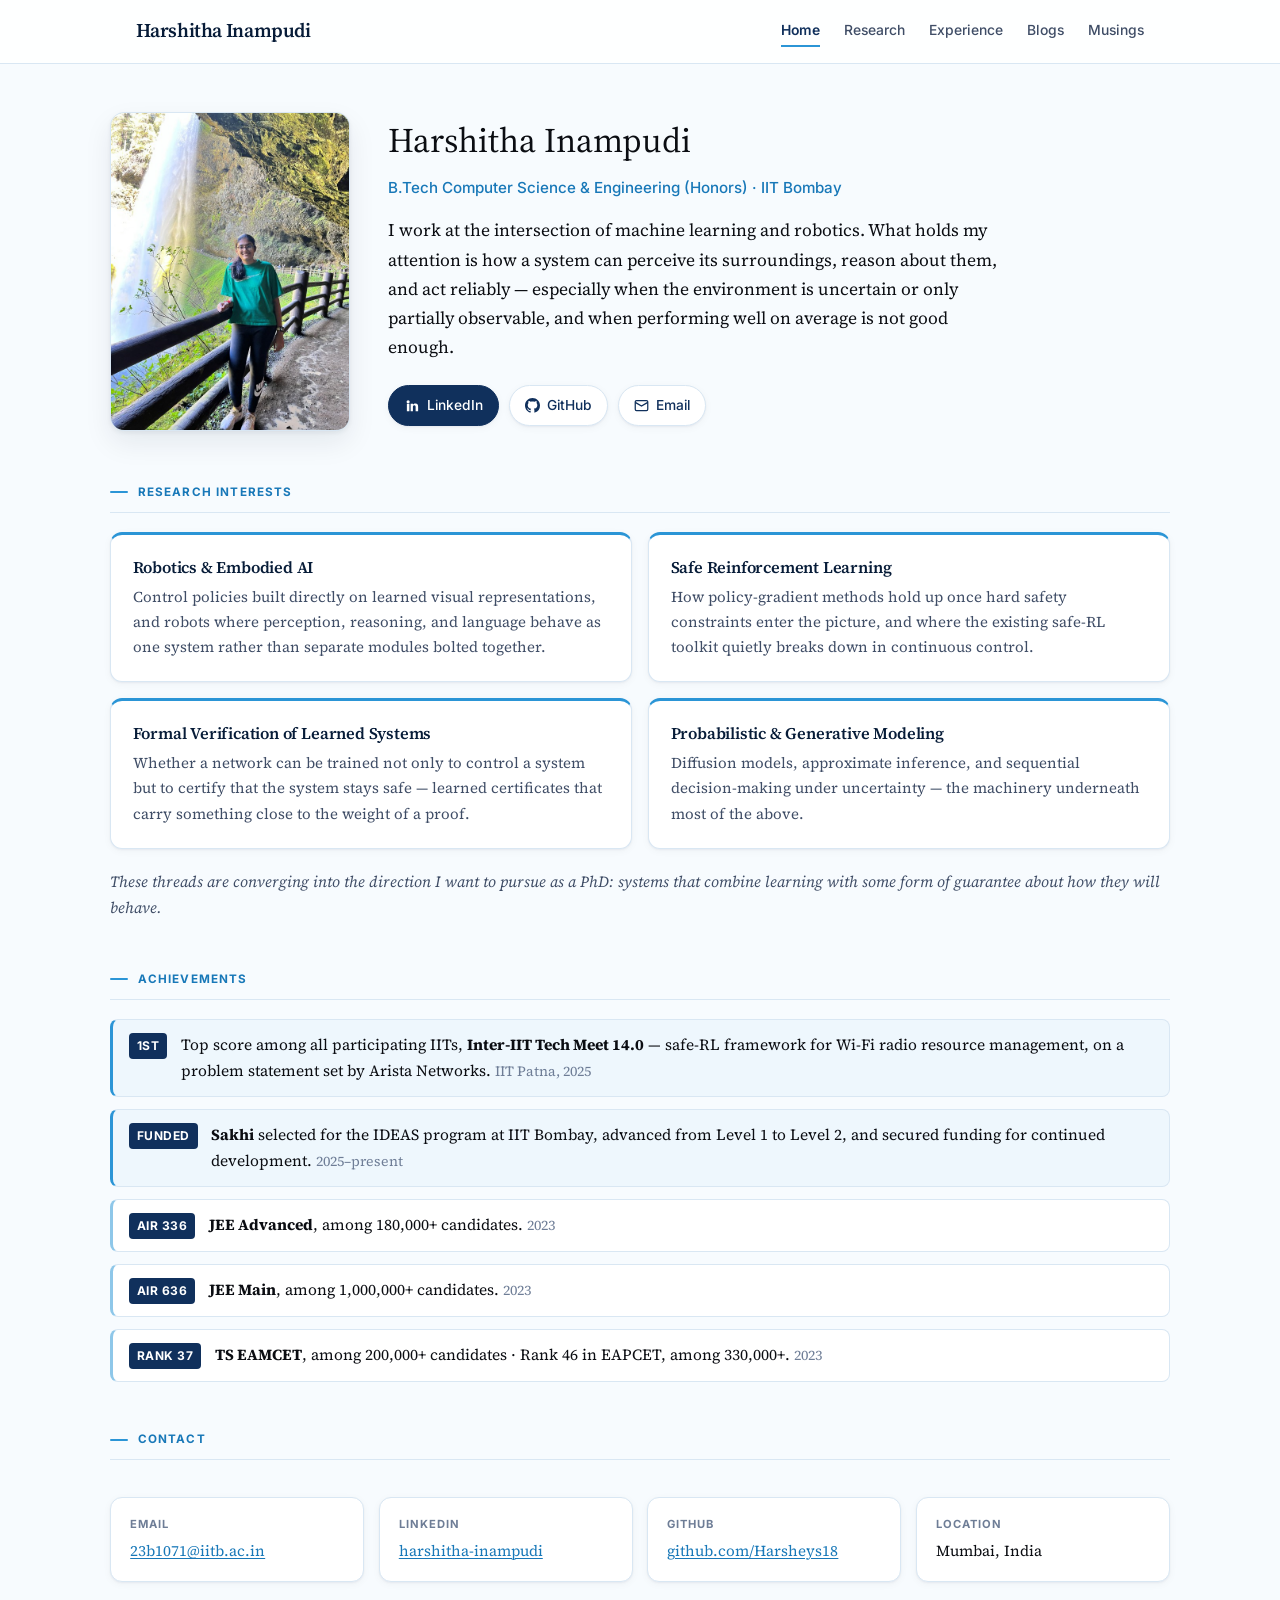
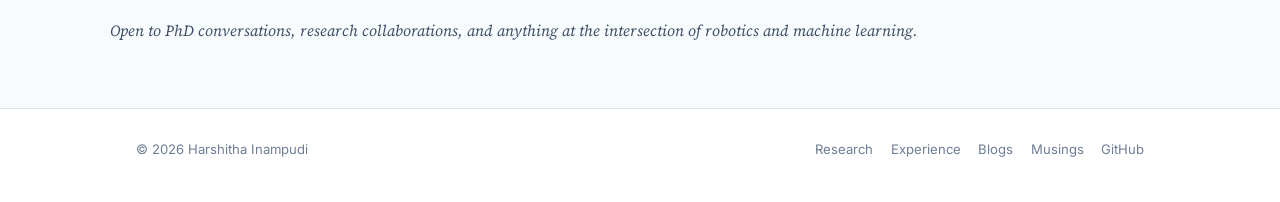
==== commit 00d2d0a9: "minor" ====
--- a/index.html
+++ b/index.html
@@ -2,7 +2,8 @@
 <html lang="en">
 <head>
     <meta charset="UTF-8">
-    <meta name="viewport" content="width=device-width, initial-scale=1.0">
+    <meta name="viewport" content="width=device-width, initial-scale=1.0, viewport-fit=cover">
+    <meta name="theme-color" content="#f7fbfe">
     <meta name="description" content="Harshitha Inampudi - undergraduate researcher at IIT Bombay working on robotics, safe reinforcement learning, and formal verification of learned systems.">
     <title>Harshitha Inampudi</title>
     <link rel="preconnect" href="https://fonts.googleapis.com">
@@ -117,21 +118,6 @@
                     <span><strong>TS EAMCET</strong>, among 200,000+ candidates &middot; Rank 46 in EAPCET, among 330,000+.
                         <span class="achieve-detail">2023</span></span>
                 </li>
-                <li>
-                    <span class="achieve-rank">Top 5</span>
-                    <span>Of all submissions for the <strong>plagiarism detection engine</strong> in Data Structures and Algorithms.
-                        <span class="achieve-detail">IIT Bombay, 2024</span></span>
-                </li>
-                <li>
-                    <span class="achieve-rank">Finalist</span>
-                    <span>Top 10 of 100+ teams at the <strong>EnB Buzz</strong> startup competition, for a supply-chain concept aimed at the Global South.
-                        <span class="achieve-detail">2023</span></span>
-                </li>
-                <li>
-                    <span class="achieve-rank">Gold</span>
-                    <span><strong>Table Tennis</strong>, Freshie-sta &middot; Silver, Inter-Hostel General Championship.
-                        <span class="achieve-detail">2023, 2024</span></span>
-                </li>
             </ul>
         </section>
 
--- a/styles.css
+++ b/styles.css
@@ -54,6 +54,9 @@
     color: var(--ink);
     background: var(--paper);
     -webkit-font-smoothing: antialiased;
+    /* stop iOS inflating body text when the phone is turned sideways */
+    -webkit-text-size-adjust: 100%;
+    text-size-adjust: 100%;
 }
 
 a { color: var(--sky-deep); text-decoration-thickness: 1px; text-underline-offset: 2px; }
@@ -73,8 +76,18 @@
 ul, ol { margin: 0; padding: 0; }
 img { max-width: 100%; display: block; }
 
-.page { width: 100%; max-width: 880px; margin: 0 auto; padding: 0 1.5rem; }
-.page-narrow { max-width: 720px; }
+.page { width: 100%; max-width: 1060px; margin: 0 auto; padding: 0 1.6rem; }
+
+/* Blog posts keep a short measure - long lines are hard to read as prose. */
+.page-narrow { max-width: 740px; }
+
+/* Keep content clear of the rounded corners / notch in landscape. */
+@supports (padding: max(0px)) {
+    .page {
+        padding-left: max(1.6rem, env(safe-area-inset-left));
+        padding-right: max(1.6rem, env(safe-area-inset-right));
+    }
+}
 
 .sr-only {
     position: absolute; width: 1px; height: 1px; padding: 0; margin: -1px;
@@ -150,7 +163,7 @@
 
 .page-title { font-size: 2rem; margin-bottom: 0.6rem; }
 
-.page-intro { color: var(--ink-soft); font-size: 1.04rem; margin-bottom: 0; max-width: 62ch; }
+.page-intro { color: var(--ink-soft); font-size: 1.04rem; margin-bottom: 0; max-width: 74ch; }
 
 section + section { margin-top: 3rem; }
 
@@ -189,23 +202,26 @@
 /* ---------- Home hero ---------- */
 .hero {
     display: grid;
-    grid-template-columns: 200px 1fr;
-    gap: 2.2rem;
+    grid-template-columns: 240px 1fr;
+    gap: 2.4rem;
     align-items: start;
-    margin-bottom: 3rem;
-}
-
+    margin-bottom: 3.2rem;
+}
+
+/* No fixed height: the photo sets its own, so this needs no aspect-ratio
+   support and never crops. */
 .hero-photo {
-    width: 200px;
-    aspect-ratio: 3 / 4;
+    width: 100%;
+    max-width: 240px;
     border-radius: 14px;
     overflow: hidden;
-    background: linear-gradient(150deg, var(--sky-100), var(--sky-200));
+    background: var(--sky-100);
     border: 1px solid var(--rule);
     box-shadow: var(--shadow-md);
-}
-
-.hero-photo img { width: 100%; height: 100%; object-fit: cover; }
+    line-height: 0;
+}
+
+.hero-photo img { width: 100%; height: auto; }
 
 .hero-name { font-size: 2.15rem; margin-bottom: 0.3rem; }
 
@@ -217,7 +233,7 @@
     margin-bottom: 1rem;
 }
 
-.hero-lede { font-size: 1.09rem; color: var(--ink); }
+.hero-lede { font-size: 1.09rem; color: var(--ink); max-width: 68ch; }
 
 /* ---------- Link row / buttons ---------- */
 .link-row {
@@ -264,7 +280,9 @@
 /* ---------- Interest cards ---------- */
 .interest-grid {
     display: grid;
-    grid-template-columns: repeat(auto-fit, minmax(240px, 1fr));
+    /* 380px min keeps this at two columns on desktop, so four cards form a
+       tidy 2x2 instead of a row of three plus one orphan. */
+    grid-template-columns: repeat(auto-fit, minmax(min(380px, 100%), 1fr));
     gap: 1rem;
 }
 
@@ -272,7 +290,7 @@
     background: var(--white);
     border: 1px solid var(--rule);
     border-radius: 12px;
-    padding: 1.15rem 1.25rem;
+    padding: 1.35rem;
     box-shadow: var(--shadow-sm);
     border-top: 3px solid var(--sky);
     transition: transform 0.15s ease, box-shadow 0.15s ease;
@@ -320,15 +338,15 @@
 /* ---------- Contact ---------- */
 .contact-grid {
     display: grid;
-    grid-template-columns: repeat(auto-fit, minmax(210px, 1fr));
+    grid-template-columns: repeat(auto-fit, minmax(min(220px, 100%), 1fr));
     gap: 0.9rem;
 }
 
 .contact-item {
     background: var(--white);
     border: 1px solid var(--rule);
-    border-radius: 10px;
-    padding: 0.9rem 1.1rem;
+    border-radius: 12px;
+    padding: 1.1rem 1.2rem;
     box-shadow: var(--shadow-sm);
 }
 
@@ -345,24 +363,29 @@
 .contact-item dd { margin: 0; font-size: 0.95rem; word-break: break-word; }
 
 /* ---------- Project rows (Research / Experience) ---------- */
-.project-list { display: grid; gap: 1.6rem; }
+.project-list { display: grid; gap: 1.5rem; }
 
 .project {
     display: grid;
-    grid-template-columns: 268px 1fr;
-    gap: 1.6rem;
+    grid-template-columns: 340px minmax(0, 1fr);
+    gap: 1.8rem;
     align-items: start;
     background: var(--white);
     border: 1px solid var(--rule);
     border-radius: 14px;
-    padding: 1.35rem;
+    padding: 1.6rem;
     box-shadow: var(--shadow-sm);
     transition: box-shadow 0.18s ease, border-color 0.18s ease;
 }
 
 .project:hover { box-shadow: var(--shadow-md); border-color: var(--sky-200); }
 
+/* minmax(0, 1fr) above and min-width here stop a long URL in the text column
+   from stretching the whole card past the viewport. */
+.project > div { min-width: 0; }
+
 .project-figure {
+    margin: 0;
     border-radius: 10px;
     overflow: hidden;
     background: var(--sky-50);
@@ -406,10 +429,13 @@
     font-size: 0.84rem;
 }
 
+/* Inline, not inline-flex: repo URLs are long unbreakable strings, and a flex
+   item will not wrap one. Inline + overflow-wrap lets them break on narrow
+   screens instead of widening the whole card. */
 .repo-link {
-    display: inline-flex;
-    align-items: center;
-    gap: 0.4rem;
+    display: inline;
+    overflow-wrap: anywhere;
+    word-break: break-word;
     text-decoration: none;
     color: var(--navy);
     font-weight: 500;
@@ -419,15 +445,20 @@
 
 .repo-link:hover { color: var(--sky-deep); border-bottom-color: var(--sky); }
 
-/* GitHub mark, drawn once here instead of inlined at every link. */
-.repo-link::before {
-    content: "";
-    width: 15px;
-    height: 15px;
-    flex: none;
-    background: currentColor;
-    -webkit-mask: var(--gh-mark) center / contain no-repeat;
-    mask: var(--gh-mark) center / contain no-repeat;
+/* GitHub mark, drawn once here instead of inlined at every link. Guarded so
+   browsers without mask support get no icon rather than a solid square. */
+@supports ((-webkit-mask-image: none) or (mask-image: none)) {
+    .repo-link::before {
+        content: "";
+        display: inline-block;
+        width: 15px;
+        height: 15px;
+        margin-right: 0.4rem;
+        vertical-align: -2px;
+        background: currentColor;
+        -webkit-mask: var(--gh-mark) center / contain no-repeat;
+        mask: var(--gh-mark) center / contain no-repeat;
+    }
 }
 
 .repo-none { color: var(--ink-faint); font-style: italic; font-family: var(--serif); font-size: 0.88rem; }
@@ -460,7 +491,7 @@
 /* ---------- Compact cards (other relevant projects) ---------- */
 .compact-grid {
     display: grid;
-    grid-template-columns: repeat(auto-fill, minmax(260px, 1fr));
+    grid-template-columns: repeat(auto-fill, minmax(min(290px, 100%), 1fr));
     gap: 1rem;
 }
 
@@ -468,7 +499,7 @@
     background: var(--white);
     border: 1px solid var(--rule);
     border-radius: 12px;
-    padding: 1.05rem 1.15rem;
+    padding: 1.35rem;
     box-shadow: var(--shadow-sm);
     display: flex;
     flex-direction: column;
@@ -514,7 +545,7 @@
     background: var(--white);
     border: 1px solid var(--rule);
     border-radius: 14px;
-    padding: 1.5rem 1.6rem;
+    padding: 1.6rem;
     box-shadow: var(--shadow-sm);
     transition: box-shadow 0.18s ease, border-color 0.18s ease;
 }
@@ -654,7 +685,7 @@
 
 .travel-grid {
     display: grid;
-    grid-template-columns: repeat(auto-fill, minmax(290px, 1fr));
+    grid-template-columns: repeat(auto-fill, minmax(min(300px, 100%), 1fr));
     gap: 1.4rem;
 }
 
@@ -691,7 +722,7 @@
     padding: 0.22rem 0.62rem;
 }
 
-.postcard-body { padding: 1.1rem 1.2rem 1.3rem; flex: 1; display: flex; flex-direction: column; }
+.postcard-body { padding: 1.25rem 1.35rem 1.4rem; flex: 1; display: flex; flex-direction: column; }
 
 .postcard-place { font-size: 1.08rem; margin-bottom: 0.15rem; }
 
@@ -747,25 +778,52 @@
 .footer-links { display: flex; flex-wrap: wrap; gap: 1.1rem; }
 
 /* ---------- Responsive ---------- */
-@media (max-width: 760px) {
-    .project { grid-template-columns: 1fr; gap: 1.1rem; }
-    .project-figure { max-width: 420px; }
-    .hero { grid-template-columns: 1fr; gap: 1.5rem; }
-    .hero-photo { width: 160px; }
-}
-
+
+/* Tablet: shrink the figure before the text column gets too narrow to read. */
+@media (max-width: 980px) {
+    .project { grid-template-columns: 280px minmax(0, 1fr); gap: 1.5rem; }
+}
+
+/* Stack the figure above the text once side-by-side stops working. */
+@media (max-width: 840px) {
+    .project { grid-template-columns: minmax(0, 1fr); gap: 1.2rem; }
+    .project-figure { max-width: 460px; }
+    .hero { grid-template-columns: minmax(0, 1fr); gap: 1.6rem; }
+    .hero-photo { max-width: 210px; }
+}
+
+/* Phone. */
 @media (max-width: 560px) {
     body { font-size: 16px; }
-    .page { padding: 0 1rem; }
+    .page { padding: 0 1.1rem; }
     .page-title { font-size: 1.7rem; }
     .hero-name { font-size: 1.8rem; }
-    .post-title { font-size: 1.65rem; }
+    .post-title { font-size: 1.62rem; }
     .main { padding: 2.2rem 0 3rem; }
-    .site-nav { gap: 0.2rem 1.1rem; font-size: 0.83rem; }
-    .musings-hero { padding: 1.4rem 1.2rem; }
-    .project, .blog-card { padding: 1.1rem; }
+    .musings-hero { padding: 1.5rem 1.3rem; }
+    .project, .blog-card { padding: 1.25rem; }
+    .interest-card, .compact-card { padding: 1.2rem; }
     .achieve-list li { grid-template-columns: 1fr; gap: 0.35rem; }
     .achieve-rank { justify-self: start; }
+    .post-body { font-size: 1.02rem; }
+
+    /* Roomier tap targets - 0.2rem padding is hard to hit with a thumb. */
+    .site-nav { gap: 0.1rem 1.15rem; font-size: 0.85rem; }
+    .site-nav a { padding: 0.45rem 0; }
+    .header-row { padding-top: 0.7rem; padding-bottom: 0.7rem; }
+    .btn { padding: 0.6rem 1.05rem; }
+    .jump-nav a { padding: 0.42rem 0.85rem; }
+    .footer-links { gap: 0.9rem 1.2rem; }
+    .footer-links a { padding: 0.25rem 0; }
+}
+
+@supports (padding: max(0px)) {
+    @media (max-width: 560px) {
+        .page {
+            padding-left: max(1.1rem, env(safe-area-inset-left));
+            padding-right: max(1.1rem, env(safe-area-inset-right));
+        }
+    }
 }
 
 @media (prefers-reduced-motion: reduce) {
